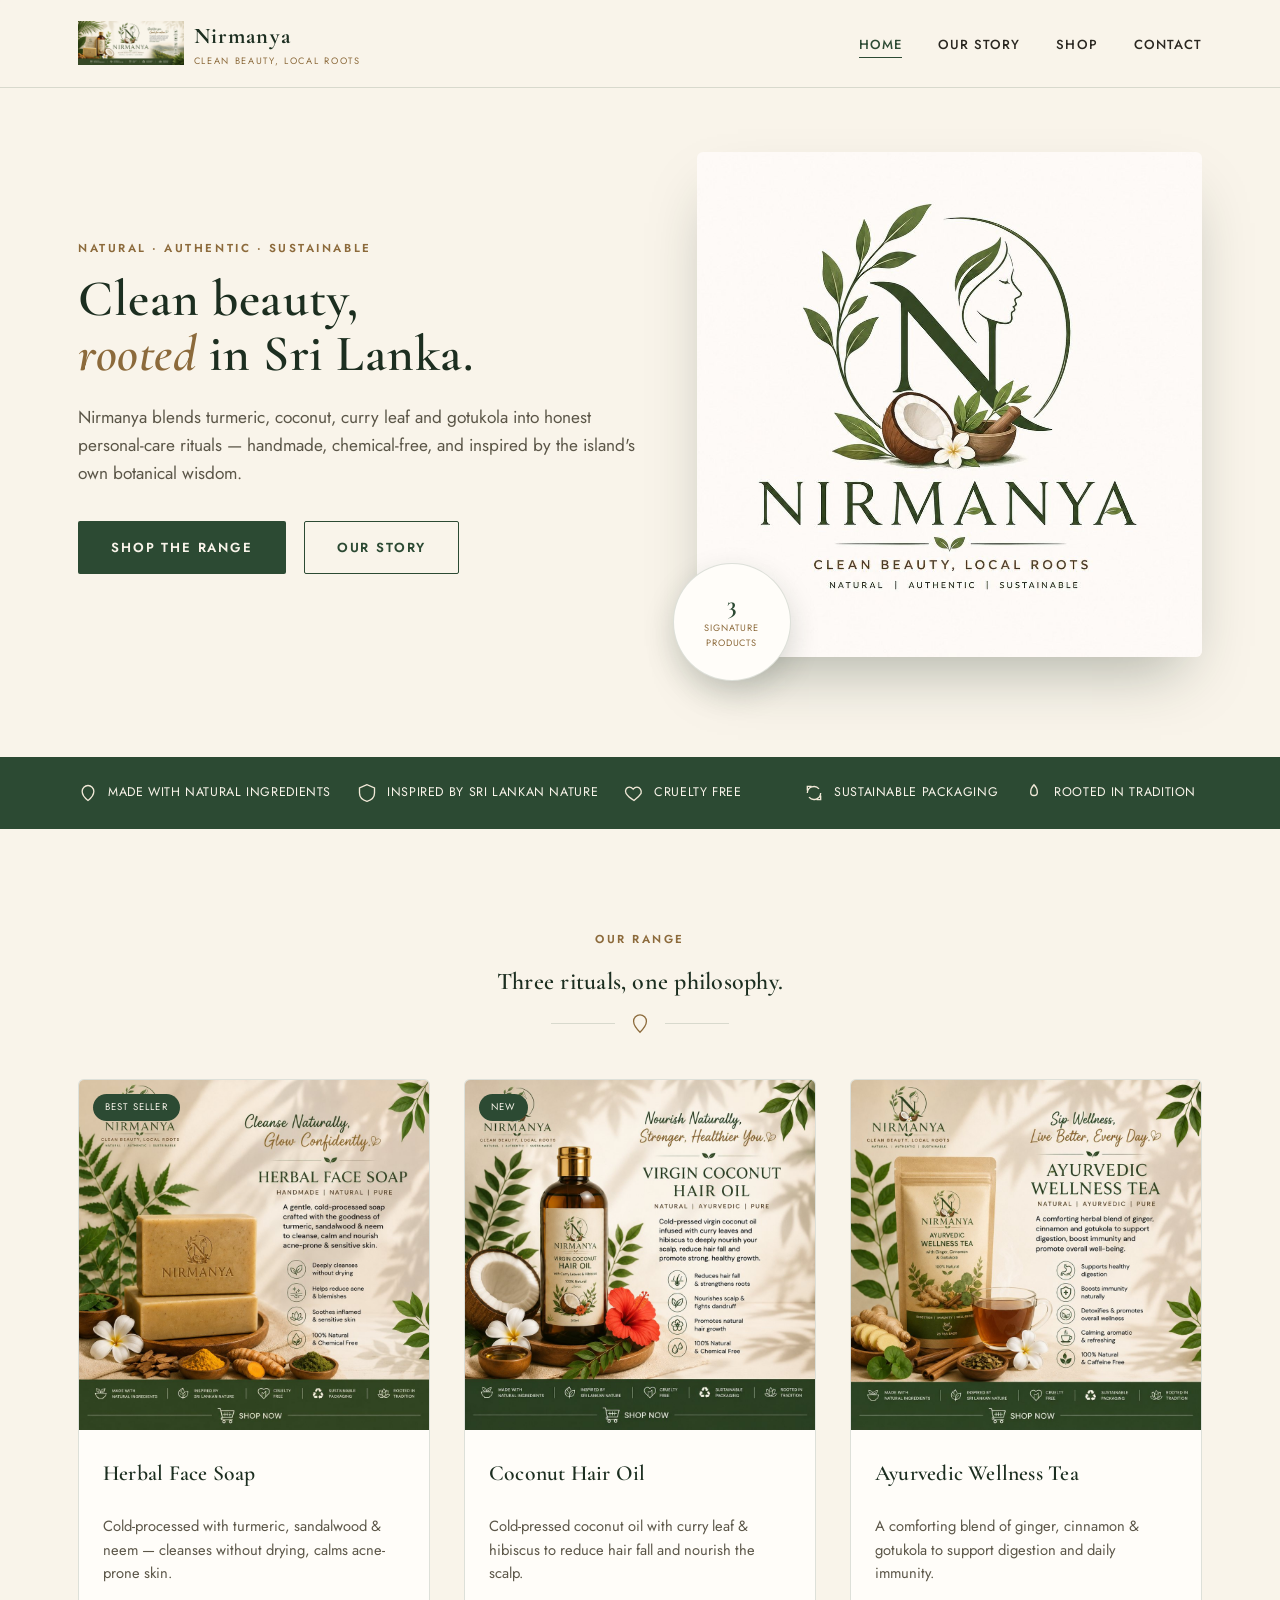
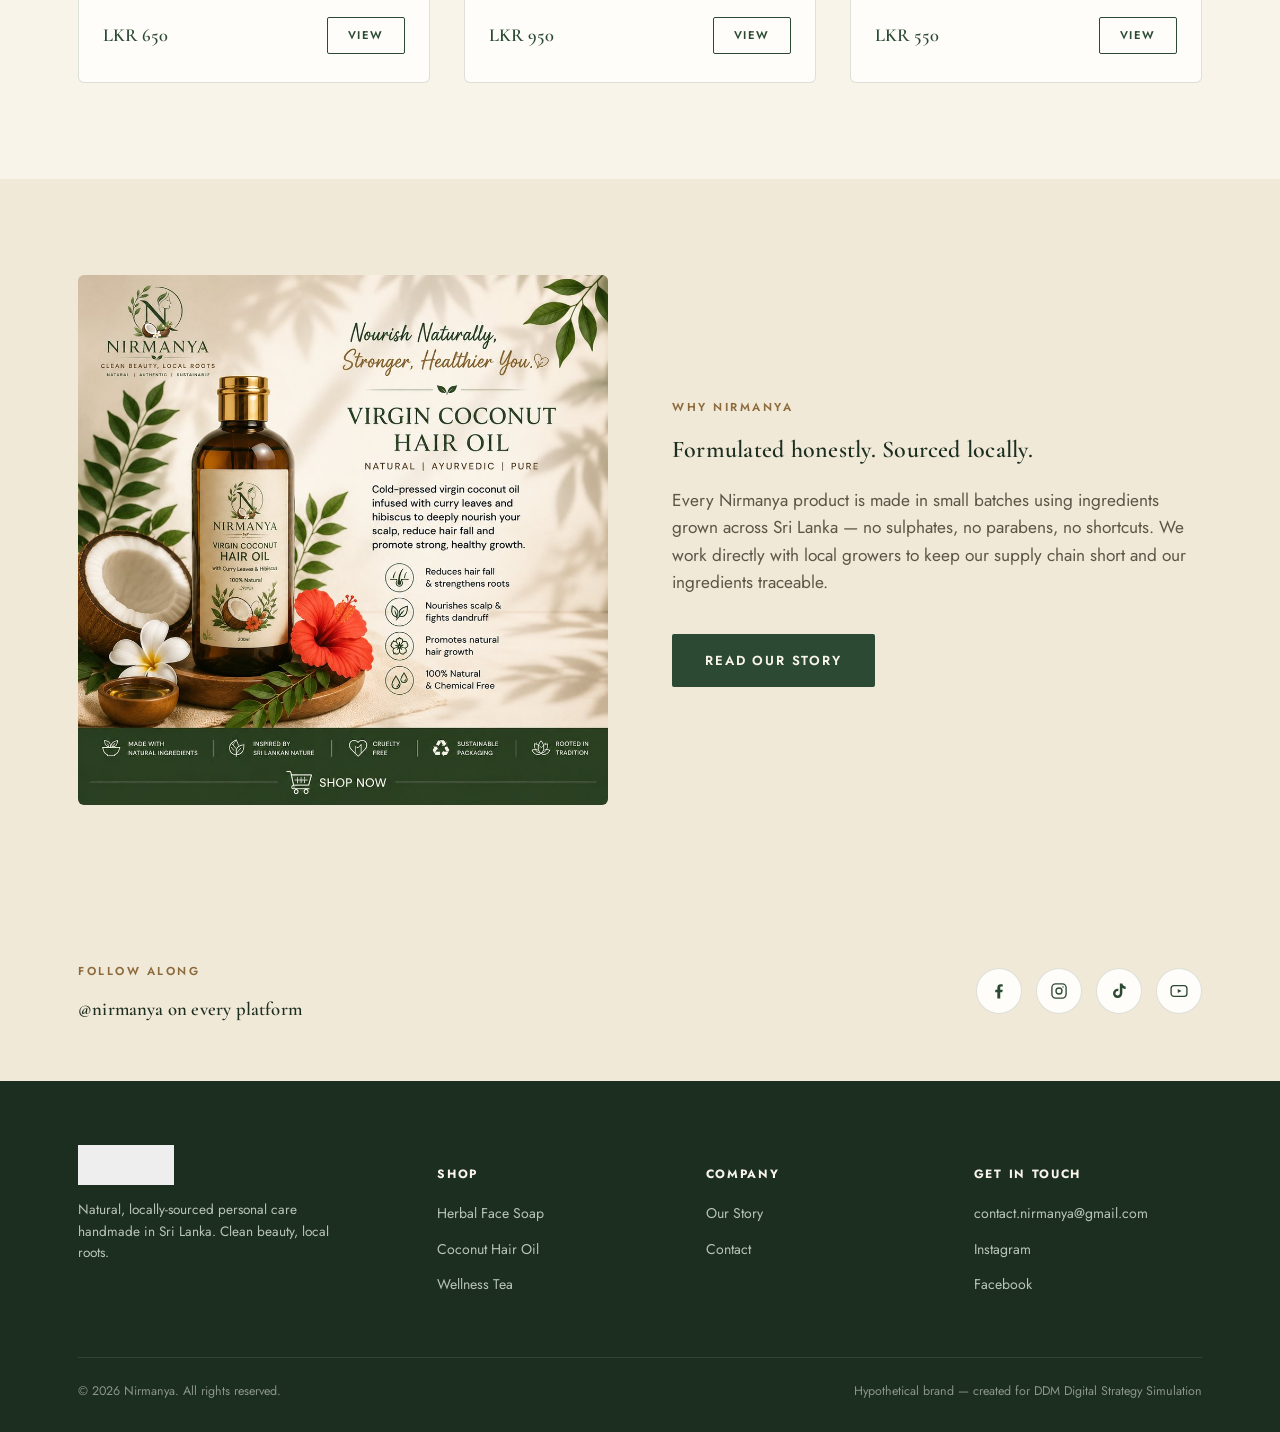
==== index.html @ 74e4efd9 "Add initial Nirmanya website and assets Add a complete starter site for the Nirmanya brand: new page" ====
<!DOCTYPE html>
<html lang="en">
<head>
<meta charset="UTF-8">
<meta name="viewport" content="width=device-width, initial-scale=1.0">
<title>Nirmanya — Clean Beauty, Local Roots</title>
<meta name="description" content="Nirmanya crafts natural, locally-sourced skincare and wellness products — herbal soap, coconut hair oil and ayurvedic wellness tea — made in Sri Lanka.">
<link rel="preconnect" href="https://fonts.googleapis.com">
<link href="https://fonts.googleapis.com/css2?family=Cormorant+Garamond:wght@500;600;700&family=Jost:wght@400;500;600&display=swap" rel="stylesheet">
<link rel="stylesheet" href="assets/styles.css">
</head>
<body>

<header class="site-header">
  <div class="header-inner">
    <a href="index.html" class="brand">
      <img src="assets/images/logo.jpg" alt="Nirmanya logo">
      <span>
        <span class="brand-name">Nirmanya</span>
        <span class="brand-tag">Clean Beauty, Local Roots</span>
      </span>
    </a>
    <nav class="main-nav">
      <ul>
        <li><a href="index.html">Home</a></li>
        <li><a href="about.html">Our Story</a></li>
        <li><a href="shop.html">Shop</a></li>
        <li><a href="contact.html">Contact</a></li>
      </ul>
    </nav>
    <button class="nav-toggle" aria-label="Toggle menu" aria-expanded="false">
      <span></span><span></span><span></span>
    </button>
  </div>
</header>

<main>

  <!-- HERO -->
  <section class="hero">
    <div class="container hero-grid">
      <div class="hero-copy" data-reveal>
        <span class="eyebrow">Natural · Authentic · Sustainable</span>
        <h1>Clean beauty,<br><em>rooted</em> in Sri Lanka.</h1>
        <p class="lede">Nirmanya blends turmeric, coconut, curry leaf and gotukola into honest personal-care rituals — handmade, chemical-free, and inspired by the island's own botanical wisdom.</p>
        <div class="hero-actions">
          <a href="shop.html" class="btn btn-primary">Shop the Range</a>
          <a href="about.html" class="btn btn-outline">Our Story</a>
        </div>
      </div>
      <div class="hero-media" data-reveal>
        <img src="assets/images/hero-banner.jpg" alt="Nirmanya herbal soap, coconut hair oil and wellness tea arranged with tropical leaves">
        <div class="hero-badge"><strong>3</strong><span>Signature<br>Products</span></div>
      </div>
    </div>
  </section>

  <!-- TRUST BAR -->
  <section class="trust-bar">
    <div class="trust-inner">
      <div class="trust-item"><svg viewBox="0 0 24 24" fill="none" stroke="currentColor" stroke-width="1.6"><path d="M12 21c-4-3-7-6.5-7-11a7 7 0 0 1 14 0c0 4.5-3 8-7 11Z"/></svg> Made with natural ingredients</div>
      <div class="trust-item"><svg viewBox="0 0 24 24" fill="none" stroke="currentColor" stroke-width="1.6"><path d="M12 2 3 6v6c0 5 4 8.5 9 10 5-1.5 9-5 9-10V6Z"/></svg> Inspired by Sri Lankan nature</div>
      <div class="trust-item"><svg viewBox="0 0 24 24" fill="none" stroke="currentColor" stroke-width="1.6"><path d="M12 21s-7-4.35-9.5-8.5C.5 8.5 3 5 6.5 5c2 0 3.5 1.2 4.5 2.4C12 6.2 13.5 5 15.5 5 19 5 21.5 8.5 20.5 12.5 18 16.65 12 21 12 21Z"/></svg> Cruelty free</div>
      <div class="trust-item"><svg viewBox="0 0 24 24" fill="none" stroke="currentColor" stroke-width="1.6"><path d="M4 12a8 8 0 0 1 14-5M20 12a8 8 0 0 1-14 5M9 4H4v5M15 20h5v-5"/></svg> Sustainable packaging</div>
      <div class="trust-item"><svg viewBox="0 0 24 24" fill="none" stroke="currentColor" stroke-width="1.6"><path d="M12 2c3 3 4 6 4 9a4 4 0 0 1-8 0c0-3 1-6 4-9Z"/></svg> Rooted in tradition</div>
    </div>
  </section>

  <!-- FEATURED PRODUCTS -->
  <section class="section" id="products">
    <div class="container">
      <div class="center" data-reveal>
        <span class="eyebrow">Our Range</span>
        <h2>Three rituals, one philosophy.</h2>
        <div class="leaf-divider">
          <svg viewBox="0 0 24 24" fill="none" stroke="currentColor" stroke-width="1.4"><path d="M12 21C8 17 5 13 5 9a7 7 0 0 1 14 0c0 4-3 8-7 12Z"/></svg>
        </div>
      </div>

      <div class="product-grid">
        <article class="product-card" data-reveal>
          <div class="product-media"><span class="product-tag">Best seller</span>
            <img src="assets/images/product-soap.jpg" alt="Nirmanya Herbal Face Soap with turmeric, sandalwood and neem"></div>
          <div class="product-body">
            <h3>Herbal Face Soap</h3>
            <p>Cold-processed with turmeric, sandalwood &amp; neem — cleanses without drying, calms acne-prone skin.</p>
            <div class="product-foot"><span class="price">LKR 650</span><a href="shop.html#soap" class="btn btn-outline" style="padding:9px 20px;font-size:.7rem;">View</a></div>
          </div>
        </article>

        <article class="product-card" data-reveal>
          <div class="product-media"><span class="product-tag">New</span>
            <img src="assets/images/product-hairoil.jpg" alt="Nirmanya Virgin Coconut Hair Oil with curry leaves and hibiscus"></div>
          <div class="product-body">
            <h3>Coconut Hair Oil</h3>
            <p>Cold-pressed coconut oil with curry leaf &amp; hibiscus to reduce hair fall and nourish the scalp.</p>
            <div class="product-foot"><span class="price">LKR 950</span><a href="shop.html#hairoil" class="btn btn-outline" style="padding:9px 20px;font-size:.7rem;">View</a></div>
          </div>
        </article>

        <article class="product-card" data-reveal>
          <div class="product-media">
            <img src="assets/images/product-tea.jpg" alt="Nirmanya Ayurvedic Wellness Tea with ginger, cinnamon and gotukola"></div>
          <div class="product-body">
            <h3>Ayurvedic Wellness Tea</h3>
            <p>A comforting blend of ginger, cinnamon &amp; gotukola to support digestion and daily immunity.</p>
            <div class="product-foot"><span class="price">LKR 550</span><a href="shop.html#tea" class="btn btn-outline" style="padding:9px 20px;font-size:.7rem;">View</a></div>
          </div>
        </article>
      </div>
    </div>
  </section>

  <!-- ABOUT TEASER -->
  <section class="section" style="background:var(--cream-2);">
    <div class="container split">
      <div data-reveal>
        <img src="assets/images/product-hairoil.jpg" alt="Nirmanya ingredients — coconut, hibiscus and curry leaf">
      </div>
      <div data-reveal>
        <span class="eyebrow">Why Nirmanya</span>
        <h2>Formulated honestly. Sourced locally.</h2>
        <p class="lede">Every Nirmanya product is made in small batches using ingredients grown across Sri Lanka — no sulphates, no parabens, no shortcuts. We work directly with local growers to keep our supply chain short and our ingredients traceable.</p>
        <a href="about.html" class="btn btn-primary" style="margin-top:20px;">Read Our Story</a>
      </div>
    </div>
  </section>

  <!-- SOCIAL STRIP -->
  <section class="section-tight social-strip">
    <div class="container social-inner">
      <div data-reveal>
        <span class="eyebrow">Follow Along</span>
        <h3 style="margin-bottom:0;">@nirmanya on every platform</h3>
      </div>
      <div class="social-icons" data-reveal>
        <a href="https://www.facebook.com/share/1JqNuU6xGh/?mibextid=wwXIfr" target="_blank" rel="noopener" aria-label="Facebook">
          <svg viewBox="0 0 24 24" fill="currentColor"><path d="M13.5 21v-7.5h2.5l.5-3H13.5V8.2c0-.9.3-1.5 1.6-1.5H16.5V4.1C16.1 4 15 4 13.9 4 11.5 4 10 5.4 10 8v2.5H7.5v3H10V21h3.5Z"/></svg>
        </a>
        <a href="https://www.instagram.com/nirmanya._/" target="_blank" rel="noopener" aria-label="Instagram">
          <svg viewBox="0 0 24 24" fill="none" stroke="currentColor" stroke-width="1.6"><rect x="3.5" y="3.5" width="17" height="17" rx="4.5"/><circle cx="12" cy="12" r="3.6"/><circle cx="16.8" cy="7.2" r="0.9" fill="currentColor" stroke="none"/></svg>
        </a>
        <a href="https://www.tiktok.com/@nirmanya_26?is_from_webapp=1&sender_device=pc" target="_blank" rel="noopener" aria-label="TikTok">
          <svg viewBox="0 0 24 24" fill="currentColor"><path d="M16 3c.4 2 1.9 3.4 4 3.7v2.9c-1.4 0-2.8-.4-4-1.2v6.4a5.6 5.6 0 1 1-4.8-5.5v3a2.6 2.6 0 1 0 1.8 2.5V3H16Z"/></svg>
        </a>
        <a href="https://youtube.com/@nirmanya-26?si=c9C-gRKAN6bcCjfH" target="_blank" rel="noopener" aria-label="YouTube">
          <svg viewBox="0 0 24 24" fill="none" stroke="currentColor" stroke-width="1.6"><rect x="2.5" y="5.5" width="19" height="13" rx="3.5"/><path d="M10.5 9.5v5l4.5-2.5Z" fill="currentColor" stroke="none"/></svg>
        </a>
      </div>
    </div>
  </section>

</main>

<footer class="site-footer">
  <div class="container">
    <div class="footer-grid">
      <div class="footer-brand">
        <img src="assets/images/logo.jpg" alt="Nirmanya logo">
        <p>Natural, locally-sourced personal care handmade in Sri Lanka. Clean beauty, local roots.</p>
      </div>
      <div class="footer-col">
        <h5>Shop</h5>
        <ul>
          <li><a href="shop.html#soap">Herbal Face Soap</a></li>
          <li><a href="shop.html#hairoil">Coconut Hair Oil</a></li>
          <li><a href="shop.html#tea">Wellness Tea</a></li>
        </ul>
      </div>
      <div class="footer-col">
        <h5>Company</h5>
        <ul>
          <li><a href="about.html">Our Story</a></li>
          <li><a href="contact.html">Contact</a></li>
        </ul>
      </div>
      <div class="footer-col">
        <h5>Get in Touch</h5>
        <ul>
          <li><a href="mailto:contact.nirmanya@gmail.com">contact.nirmanya@gmail.com</a></li>
          <li><a href="https://www.instagram.com/nirmanya._/" target="_blank" rel="noopener">Instagram</a></li>
          <li><a href="https://www.facebook.com/share/1JqNuU6xGh/?mibextid=wwXIfr" target="_blank" rel="noopener">Facebook</a></li>
        </ul>
      </div>
    </div>
    <div class="footer-bottom">
      <span>© <span id="year"></span> Nirmanya. All rights reserved.</span>
      <span>Hypothetical brand — created for DDM Digital Strategy Simulation</span>
    </div>
  </div>
</footer>

<script src="assets/script.js"></script>
</body>
</html>
---- assets/styles.css ----
/* =========================================================
   NIRMANYA — Clean Beauty, Local Roots
   Design tokens
   ========================================================= */
:root{
  --cream:      #F9F4EA;
  --cream-2:    #F1E9D8;
  --forest:     #2C4A33;
  --forest-deep:#1C2E20;
  --gold:       #8C6A3B;
  --terracotta: #B85C2E;
  --ink:        #2A2721;
  --paper:      #FFFDF9;
  --line:       rgba(44,74,51,0.16);

  --serif: "Cormorant Garamond", "Playfair Display", Georgia, serif;
  --sans:  "Jost", "Segoe UI", sans-serif;

  --radius: 2px;
  --container: 1180px;
}

*,*::before,*::after{ box-sizing:border-box; }
html{ scroll-behavior:smooth; }
body{
  margin:0;
  font-family:var(--sans);
  color:var(--ink);
  background:var(--cream);
  line-height:1.6;
  -webkit-font-smoothing:antialiased;
}
img{ max-width:100%; display:block; }
a{ color:inherit; text-decoration:none; }
ul{ list-style:none; margin:0; padding:0; }
h1,h2,h3,h4{
  font-family:var(--serif);
  font-weight:600;
  color:var(--forest-deep);
  margin:0 0 .5em;
  letter-spacing:.01em;
}
.container{ max-width:var(--container); margin:0 auto; padding:0 28px; }
.eyebrow{
  font-family:var(--sans);
  font-size:.72rem;
  letter-spacing:.22em;
  text-transform:uppercase;
  color:var(--gold);
  font-weight:600;
  display:inline-block;
  margin-bottom:14px;
}
.section{ padding:96px 0; }
.section-tight{ padding:56px 0; }
.center{ text-align:center; }
.lede{
  font-size:1.08rem;
  color:#5b5648;
  max-width:640px;
}
.center .lede{ margin-left:auto; margin-right:auto; }

/* Leaf-ring divider — signature motif echoing the logo's circular leaf mark */
.leaf-divider{
  display:flex; align-items:center; justify-content:center;
  gap:14px; margin:0 auto 44px; width:100%;
}
.leaf-divider::before, .leaf-divider::after{
  content:""; height:1px; width:64px; background:var(--line);
}
.leaf-divider svg{ width:22px; height:22px; color:var(--gold); }

/* Buttons */
.btn{
  display:inline-flex; align-items:center; gap:10px;
  padding:15px 32px;
  font-family:var(--sans);
  font-size:.82rem;
  letter-spacing:.14em;
  text-transform:uppercase;
  font-weight:600;
  border-radius:var(--radius);
  border:1px solid transparent;
  cursor:pointer;
  transition:transform .25s ease, background .25s ease, color .25s ease, border-color .25s ease;
}
.btn-primary{ background:var(--forest); color:var(--cream); }
.btn-primary:hover{ background:var(--forest-deep); transform:translateY(-2px); }
.btn-outline{ background:transparent; color:var(--forest); border-color:var(--forest); }
.btn-outline:hover{ background:var(--forest); color:var(--cream); transform:translateY(-2px); }
.btn-terracotta{ background:var(--terracotta); color:var(--cream); }
.btn-terracotta:hover{ background:#96471f; transform:translateY(-2px); }
.btn[disabled]{ opacity:.5; cursor:default; transform:none !important; }

/* =========== HEADER =========== */
.site-header{
  position:sticky; top:0; z-index:100;
  background:rgba(249,244,234,.92);
  backdrop-filter:blur(6px);
  border-bottom:1px solid var(--line);
  transition:padding .3s ease;
}
.header-inner{
  display:flex; align-items:center; justify-content:space-between;
  padding:18px 28px;
  max-width:var(--container); margin:0 auto;
}
.brand{ display:flex; align-items:center; gap:10px; }
.brand img{ height:44px; width:auto; }
.brand-name{
  font-family:var(--serif); font-size:1.4rem; font-weight:700;
  letter-spacing:.06em; color:var(--forest-deep);
}
.brand-tag{ display:block; font-family:var(--sans); font-size:.58rem; letter-spacing:.18em; color:var(--gold); text-transform:uppercase; }

.main-nav ul{ display:flex; gap:36px; }
.main-nav a{
  font-size:.82rem; letter-spacing:.08em; text-transform:uppercase;
  font-weight:500; color:var(--ink); position:relative; padding:4px 0;
}
.main-nav a::after{
  content:""; position:absolute; left:0; bottom:0; height:1px; width:0;
  background:var(--forest); transition:width .25s ease;
}
.main-nav a:hover::after, .main-nav a.active::after{ width:100%; }
.main-nav a.active{ color:var(--forest); }

.nav-toggle{
  display:none; flex-direction:column; gap:5px; background:none; border:0; cursor:pointer; padding:6px;
}
.nav-toggle span{ width:24px; height:2px; background:var(--forest-deep); display:block; }

/* =========== HERO =========== */
.hero{
  padding:64px 0 100px;
  position:relative;
  overflow:hidden;
}
.hero-grid{
  display:grid; grid-template-columns:1.05fr .95fr; gap:60px; align-items:center;
}
.hero-copy h1{ font-size:3.2rem; line-height:1.08; margin-bottom:22px; }
.hero-copy h1 em{ font-style:italic; color:var(--gold); }
.hero-actions{ display:flex; gap:18px; margin-top:34px; flex-wrap:wrap; }
.hero-media{ position:relative; }
.hero-media img{
  border-radius:6px;
  box-shadow:0 30px 60px -20px rgba(28,46,32,.35);
}
.hero-badge{
  position:absolute; bottom:-24px; left:-24px;
  background:var(--paper);
  border:1px solid var(--line);
  border-radius:50%;
  width:118px; height:118px;
  display:flex; align-items:center; justify-content:center;
  text-align:center; flex-direction:column;
  box-shadow:0 12px 30px rgba(28,46,32,.18);
}
.hero-badge strong{ font-family:var(--serif); font-size:1.5rem; color:var(--forest); line-height:1; }
.hero-badge span{ font-size:.58rem; letter-spacing:.1em; text-transform:uppercase; color:var(--gold); margin-top:4px; }

/* =========== TRUST BAR =========== */
.trust-bar{ background:var(--forest); color:var(--cream); }
.trust-inner{
  display:flex; flex-wrap:wrap; justify-content:space-between; gap:20px;
  padding:26px 28px; max-width:var(--container); margin:0 auto;
}
.trust-item{ display:flex; align-items:center; gap:10px; font-size:.78rem; letter-spacing:.05em; text-transform:uppercase; flex:1 1 auto; min-width:160px; }
.trust-item svg{ width:20px; height:20px; flex-shrink:0; color:var(--cream-2); }

/* =========== PRODUCT CARDS =========== */
.product-grid{ display:grid; grid-template-columns:repeat(3,1fr); gap:34px; }
.product-card{
  background:var(--paper);
  border:1px solid var(--line);
  border-radius:6px;
  overflow:hidden;
  transition:transform .35s ease, box-shadow .35s ease;
  display:flex; flex-direction:column;
}
.product-card:hover{ transform:translateY(-8px); box-shadow:0 24px 48px -18px rgba(28,46,32,.28); }
.product-media{ position:relative; aspect-ratio:1/1; overflow:hidden; }
.product-media img{ width:100%; height:100%; object-fit:cover; transition:transform .6s ease; }
.product-card:hover .product-media img{ transform:scale(1.06); }
.product-tag{
  position:absolute; top:14px; left:14px;
  background:var(--forest); color:var(--cream);
  font-size:.6rem; letter-spacing:.12em; text-transform:uppercase;
  padding:6px 12px; border-radius:20px;
}
.product-body{ padding:26px 24px 28px; display:flex; flex-direction:column; gap:10px; flex:1; }
.product-body h3{ font-size:1.35rem; margin-bottom:0; }
.product-body p{ font-size:.92rem; color:#5b5648; flex:1; }
.product-foot{ display:flex; align-items:center; justify-content:space-between; margin-top:6px; }
.price{ font-family:var(--serif); font-size:1.15rem; color:var(--forest); font-weight:600; }

/* =========== ABOUT / STORY BLOCKS =========== */
.split{ display:grid; grid-template-columns:1fr 1fr; gap:64px; align-items:center; }
.split img{ border-radius:6px; }
.values-grid{ display:grid; grid-template-columns:repeat(4,1fr); gap:26px; margin-top:20px; }
.value-card{ text-align:center; padding:28px 18px; border:1px solid var(--line); border-radius:6px; background:var(--paper); }
.value-card svg{ width:30px; height:30px; color:var(--terracotta); margin-bottom:14px; }
.value-card h4{ font-size:1.05rem; margin-bottom:6px; }
.value-card p{ font-size:.85rem; color:#5b5648; margin:0; }

/* =========== TIMELINE (about page) =========== */
.timeline{ position:relative; margin-top:50px; padding-left:34px; border-left:1px solid var(--line); }
.timeline-item{ position:relative; padding-bottom:44px; }
.timeline-item:last-child{ padding-bottom:0; }
.timeline-item::before{
  content:""; position:absolute; left:-40px; top:4px;
  width:11px; height:11px; border-radius:50%;
  background:var(--gold); border:3px solid var(--cream);
  box-shadow:0 0 0 1px var(--gold);
}
.timeline-item h4{ margin-bottom:6px; }
.timeline-item span{ font-size:.72rem; letter-spacing:.1em; text-transform:uppercase; color:var(--gold); }

/* =========== SOCIAL STRIP =========== */
.social-strip{ background:var(--cream-2); }
.social-inner{ display:flex; align-items:center; justify-content:space-between; flex-wrap:wrap; gap:24px; }
.social-icons{ display:flex; gap:14px; }
.social-icons a{
  width:46px; height:46px; border-radius:50%;
  display:flex; align-items:center; justify-content:center;
  background:var(--paper); border:1px solid var(--line);
  color:var(--forest); transition:all .25s ease;
}
.social-icons a:hover{ background:var(--forest); color:var(--cream); transform:translateY(-4px); }
.social-icons svg{ width:20px; height:20px; }

/* =========== FOOTER =========== */
.site-footer{ background:var(--forest-deep); color:var(--cream-2); padding:64px 0 30px; }
.footer-grid{ display:grid; grid-template-columns:1.4fr 1fr 1fr 1fr; gap:40px; margin-bottom:50px; }
.footer-brand img{ height:40px; margin-bottom:14px; filter:brightness(0) invert(1); opacity:.92; }
.footer-brand p{ font-size:.85rem; color:#B9C4B9; max-width:280px; }
.footer-col h5{ font-family:var(--sans); font-size:.75rem; letter-spacing:.14em; text-transform:uppercase; color:var(--cream); margin-bottom:16px; }
.footer-col li{ margin-bottom:10px; }
.footer-col a{ font-size:.88rem; color:#B9C4B9; transition:color .2s; }
.footer-col a:hover{ color:var(--cream); }
.footer-bottom{
  border-top:1px solid rgba(255,255,255,.1); padding-top:24px;
  display:flex; justify-content:space-between; flex-wrap:wrap; gap:12px;
  font-size:.78rem; color:#8a9689;
}

/* =========== REVEAL ANIMATION =========== */
[data-reveal]{ opacity:0; transform:translateY(24px); transition:opacity .7s ease, transform .7s ease; }
[data-reveal].is-visible{ opacity:1; transform:none; }
@media (prefers-reduced-motion: reduce){
  [data-reveal]{ opacity:1; transform:none; transition:none; }
  html{ scroll-behavior:auto; }
}

/* =========== PAGE HERO (inner pages) =========== */
.page-hero{ padding:64px 0 40px; text-align:center; border-bottom:1px solid var(--line); }
.page-hero .eyebrow{ margin-bottom:10px; }

/* =========== SHOP PAGE =========== */
.shop-detail{ display:grid; grid-template-columns:.9fr 1.1fr; gap:56px; align-items:center; padding:70px 0; border-bottom:1px solid var(--line); }
.shop-detail:last-of-type{ border-bottom:none; }
.shop-detail.reverse{ direction:rtl; }
.shop-detail.reverse > *{ direction:ltr; }
.benefit-list{ margin:22px 0; }
.benefit-list li{ display:flex; align-items:flex-start; gap:12px; margin-bottom:12px; font-size:.95rem; }
.benefit-list svg{ width:18px; height:18px; color:var(--terracotta); flex-shrink:0; margin-top:3px; }
.qty-row{ display:flex; align-items:center; gap:18px; margin:26px 0; }
.qty-control{ display:flex; align-items:center; border:1px solid var(--line); border-radius:30px; overflow:hidden; }
.qty-control button{ width:38px; height:38px; border:none; background:var(--paper); cursor:pointer; font-size:1.1rem; color:var(--forest); }
.qty-control button:hover{ background:var(--cream-2); }
.qty-control span{ width:36px; text-align:center; font-weight:600; }

/* Toast */
.toast{
  position:fixed; bottom:28px; left:50%; transform:translate(-50%,120%);
  background:var(--forest-deep); color:var(--cream);
  padding:16px 26px; border-radius:30px; font-size:.88rem;
  display:flex; align-items:center; gap:10px;
  box-shadow:0 16px 40px rgba(0,0,0,.28);
  transition:transform .4s cubic-bezier(.2,.9,.3,1.2); z-index:999;
}
.toast.show{ transform:translate(-50%,0); }
.toast svg{ width:18px; height:18px; color:#9FD8A9; }

/* =========== CONTACT PAGE =========== */
.contact-grid{ display:grid; grid-template-columns:1fr 1fr; gap:64px; }
.contact-info-item{ display:flex; gap:16px; margin-bottom:26px; }
.contact-info-item svg{ width:22px; height:22px; color:var(--terracotta); flex-shrink:0; }
.contact-info-item h4{ font-size:1rem; margin-bottom:2px; }
.contact-info-item p, .contact-info-item a{ font-size:.92rem; color:#5b5648; }
.form-group{ margin-bottom:20px; }
.form-group label{ display:block; font-size:.78rem; letter-spacing:.06em; text-transform:uppercase; margin-bottom:8px; color:var(--forest-deep); font-weight:600; }
.form-group input, .form-group textarea, .form-group select{
  width:100%; padding:13px 16px; font-family:var(--sans); font-size:.95rem;
  border:1px solid var(--line); border-radius:4px; background:var(--paper); color:var(--ink);
}
.form-group input:focus, .form-group textarea:focus, .form-group select:focus{
  outline:2px solid var(--forest); outline-offset:1px;
}
.form-error{ font-size:.78rem; color:var(--terracotta); margin-top:6px; display:none; }
.form-group.error input, .form-group.error textarea{ border-color:var(--terracotta); }
.form-group.error .form-error{ display:block; }
.form-success{
  display:none; background:#EAF1E8; border:1px solid #BFDABF; color:var(--forest-deep);
  padding:18px 22px; border-radius:6px; align-items:center; gap:12px; margin-bottom:24px;
}
.form-success.show{ display:flex; }
.form-success svg{ width:22px; height:22px; color:var(--forest); flex-shrink:0; }

/* =========== ABOUT PAGE MAP-ISH SOURCING STRIP =========== */
.sourcing-strip{ display:grid; grid-template-columns:repeat(3,1fr); gap:0; border:1px solid var(--line); border-radius:6px; overflow:hidden; margin-top:40px; }
.sourcing-strip > div{ padding:34px 28px; border-right:1px solid var(--line); }
.sourcing-strip > div:last-child{ border-right:none; }
.sourcing-strip h4{ font-size:1rem; margin-bottom:8px; }
.sourcing-strip p{ font-size:.85rem; color:#5b5648; margin:0; }

/* =========== RESPONSIVE =========== */
@media (max-width:900px){
  .hero-grid{ grid-template-columns:1fr; }
  .hero-copy h1{ font-size:2.4rem; }
  .split{ grid-template-columns:1fr; }
  .product-grid{ grid-template-columns:1fr; }
  .values-grid{ grid-template-columns:repeat(2,1fr); }
  .footer-grid{ grid-template-columns:1fr 1fr; }
  .shop-detail, .shop-detail.reverse{ grid-template-columns:1fr; direction:ltr; }
  .contact-grid{ grid-template-columns:1fr; }
  .sourcing-strip{ grid-template-columns:1fr; }
  .sourcing-strip > div{ border-right:none; border-bottom:1px solid var(--line); }
}
@media (max-width:720px){
  .main-nav{ position:fixed; top:80px; left:0; right:0; bottom:0; background:var(--cream);
    transform:translateX(100%); transition:transform .35s ease; padding:30px 28px; overflow-y:auto; }
  .main-nav.open{ transform:translateX(0); }
  .main-nav ul{ flex-direction:column; gap:22px; }
  .main-nav a{ font-size:1rem; }
  .nav-toggle{ display:flex; }
  .trust-inner{ flex-direction:column; align-items:flex-start; }
  section.hero{ padding-top:30px; }
  .hero-badge{ display:none; }
}
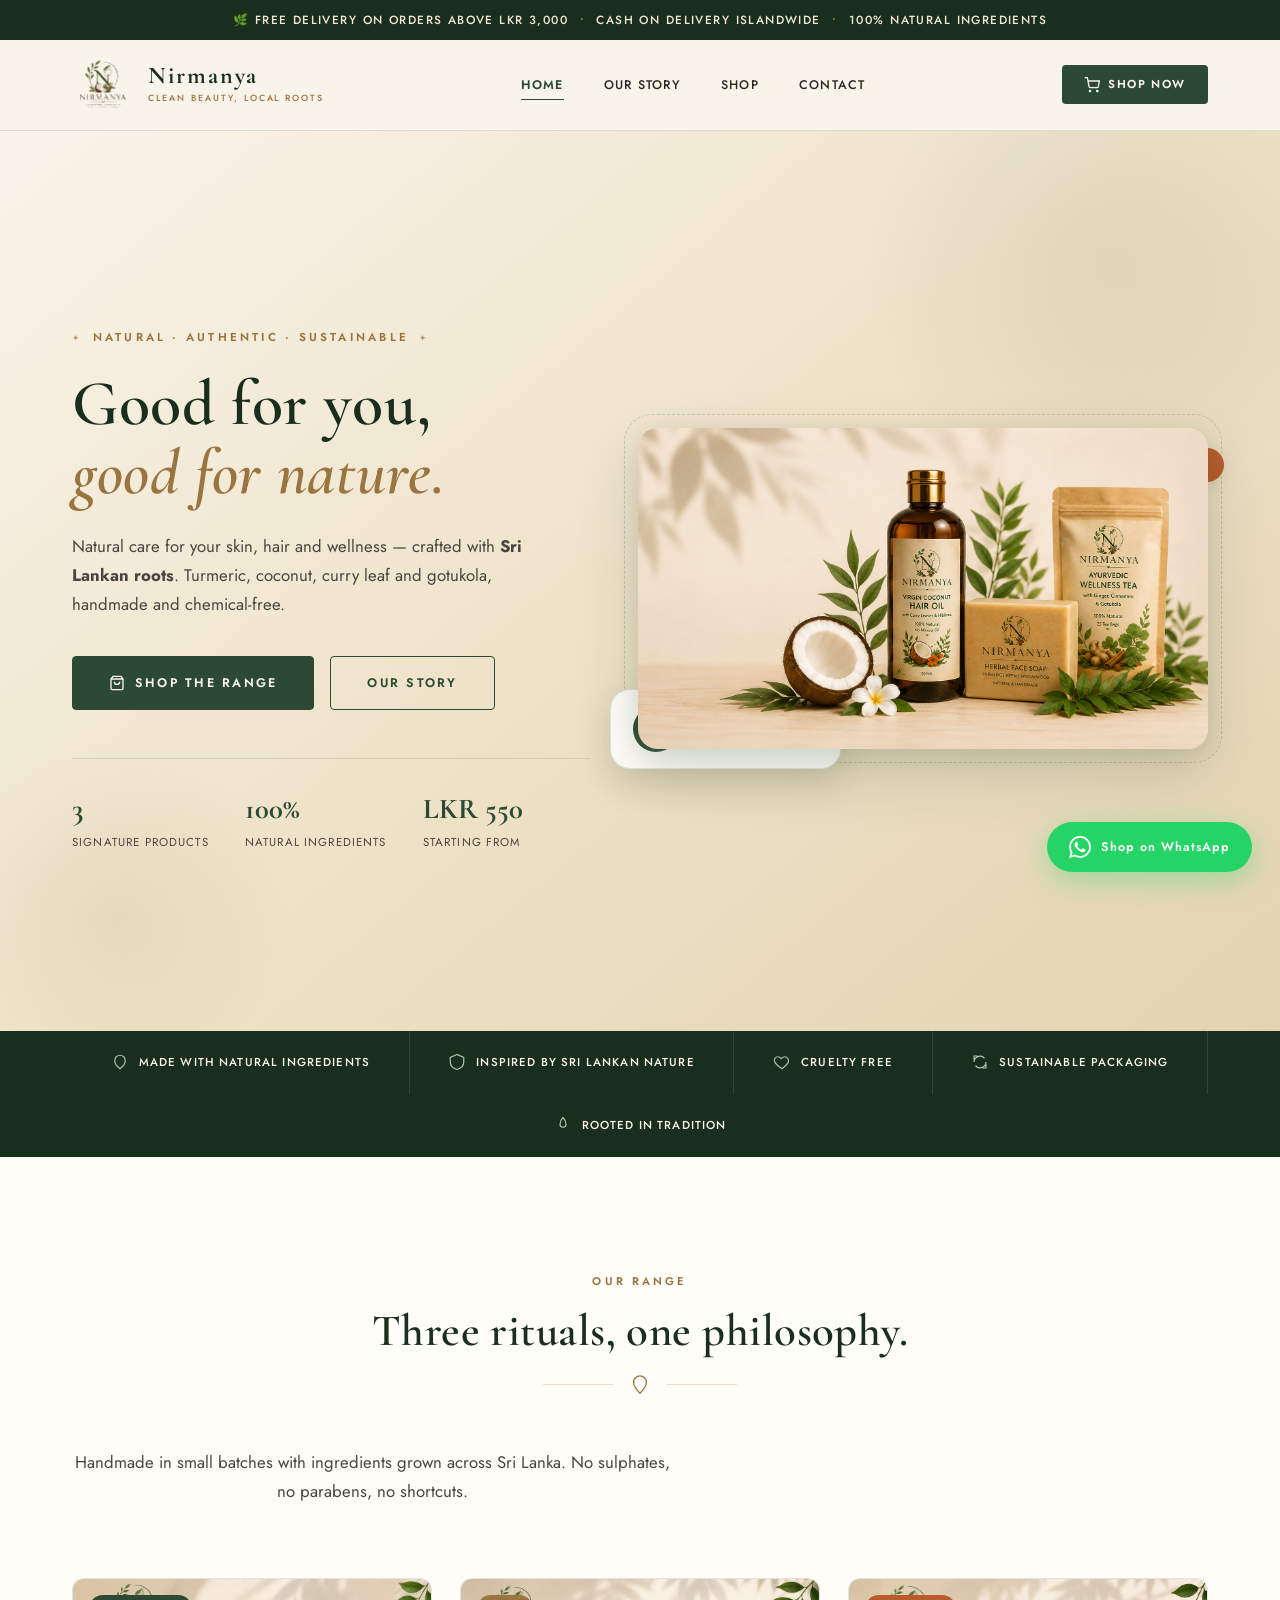
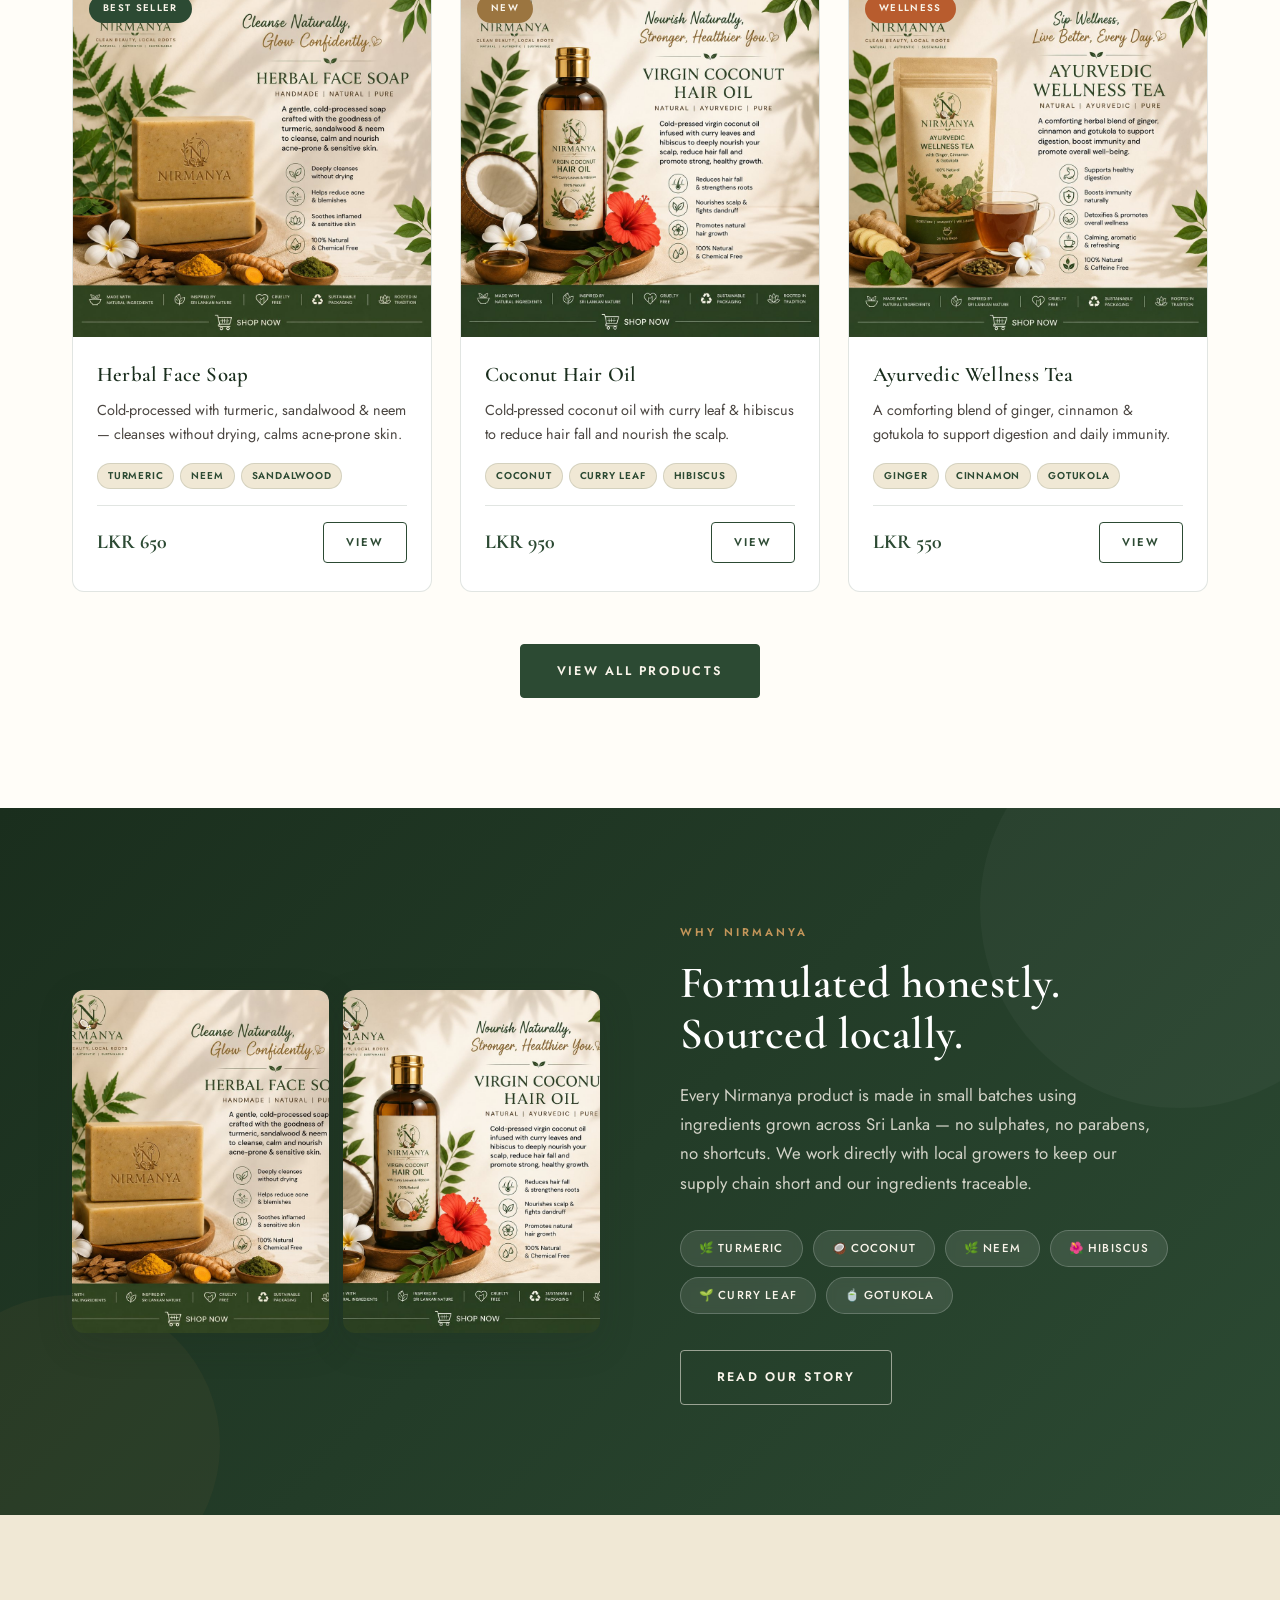
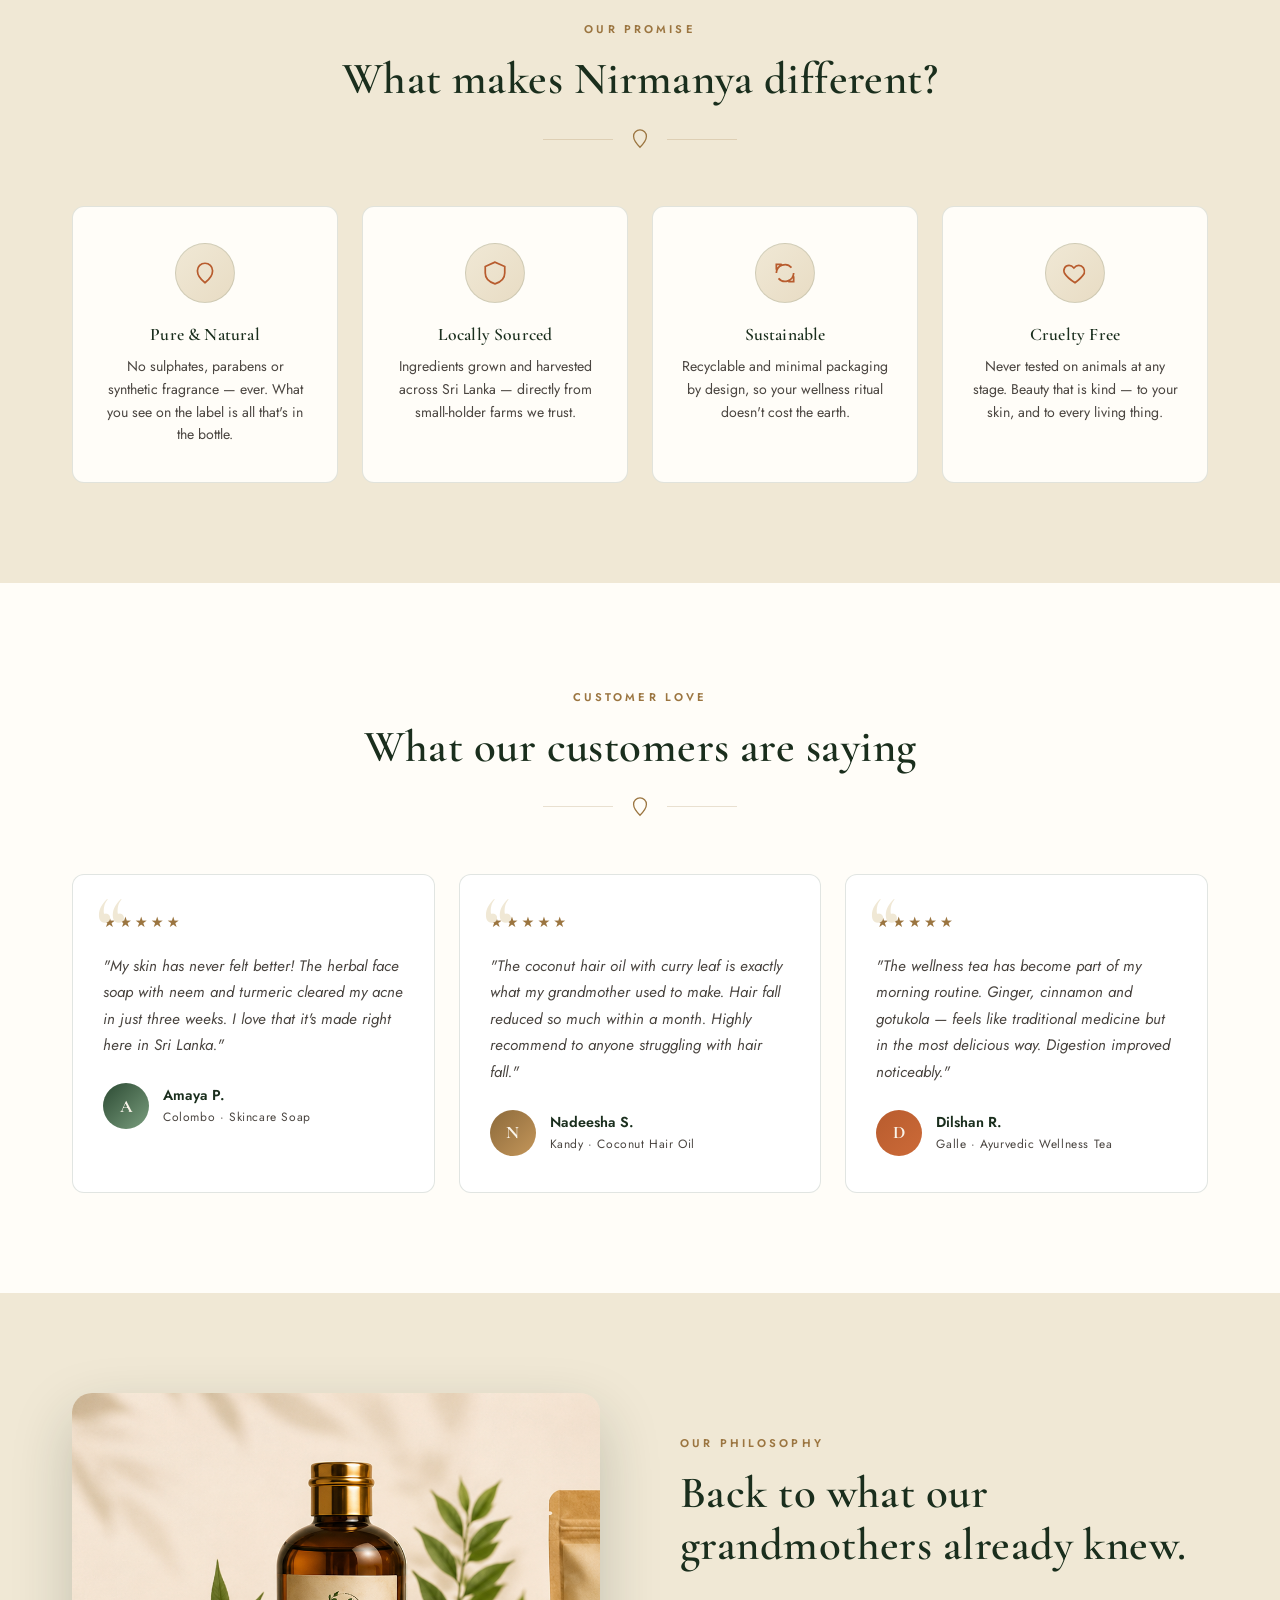
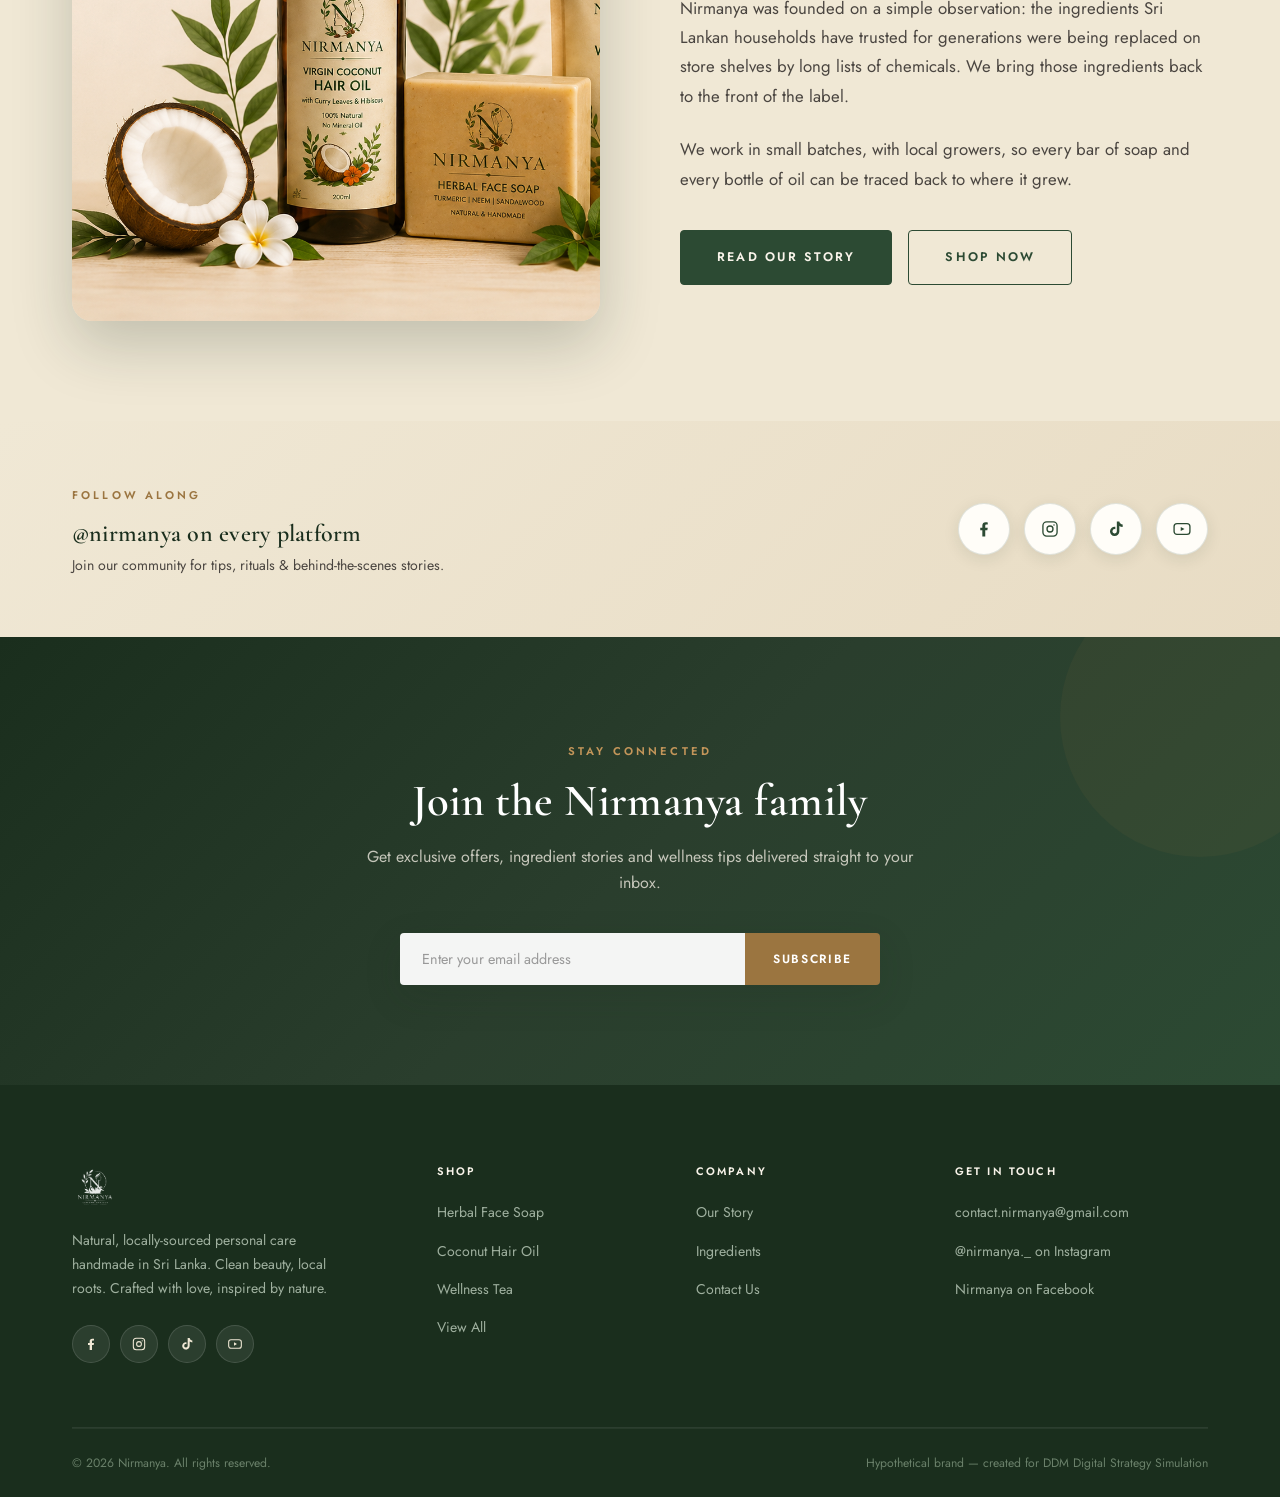
==== commit 2bb1fa13: "Revamp home and shop pages with richer UX Reworked `index.html` and `shop.html` into a fuller market" ====
--- a/index.html
+++ b/index.html
@@ -1,195 +1,611 @@
 <!DOCTYPE html>
 <html lang="en">
+
 <head>
-<meta charset="UTF-8">
-<meta name="viewport" content="width=device-width, initial-scale=1.0">
-<title>Nirmanya — Clean Beauty, Local Roots</title>
-<meta name="description" content="Nirmanya crafts natural, locally-sourced skincare and wellness products — herbal soap, coconut hair oil and ayurvedic wellness tea — made in Sri Lanka.">
-<link rel="preconnect" href="https://fonts.googleapis.com">
-<link href="https://fonts.googleapis.com/css2?family=Cormorant+Garamond:wght@500;600;700&family=Jost:wght@400;500;600&display=swap" rel="stylesheet">
-<link rel="stylesheet" href="assets/styles.css">
+  <meta charset="UTF-8">
+  <meta name="viewport" content="width=device-width, initial-scale=1.0">
+  <title>Nirmanya — Clean Beauty, Local Roots | Natural Skincare Sri Lanka</title>
+  <meta name="description"
+    content="Nirmanya crafts natural, locally-sourced skincare and wellness products — herbal soap, coconut hair oil and ayurvedic wellness tea — handmade in Sri Lanka. Clean beauty, local roots.">
+  <meta name="keywords"
+    content="natural skincare Sri Lanka, organic skincare brand Sri Lanka, herbal face soap, coconut hair oil, ayurvedic wellness tea, clean beauty Sri Lanka">
+  <link rel="preconnect" href="https://fonts.googleapis.com">
+  <link
+    href="https://fonts.googleapis.com/css2?family=Cormorant+Garamond:ital,wght@0,400;0,500;0,600;0,700;1,400;1,600&family=Jost:wght@300;400;500;600;700&display=swap"
+    rel="stylesheet">
+  <link rel="stylesheet" href="assets/styles.css">
 </head>
+
 <body>
 
-<header class="site-header">
-  <div class="header-inner">
-    <a href="index.html" class="brand">
-      <img src="assets/images/logo.jpg" alt="Nirmanya logo">
-      <span>
-        <span class="brand-name">Nirmanya</span>
-        <span class="brand-tag">Clean Beauty, Local Roots</span>
-      </span>
-    </a>
-    <nav class="main-nav">
-      <ul>
-        <li><a href="index.html">Home</a></li>
-        <li><a href="about.html">Our Story</a></li>
-        <li><a href="shop.html">Shop</a></li>
-        <li><a href="contact.html">Contact</a></li>
-      </ul>
-    </nav>
-    <button class="nav-toggle" aria-label="Toggle menu" aria-expanded="false">
-      <span></span><span></span><span></span>
-    </button>
+  <!-- Announcement Bar -->
+  <div class="announce-bar">
+    🌿 Free delivery on orders above LKR 3,000 <span>•</span> Cash on Delivery islandwide <span>•</span> 100% Natural
+    Ingredients
   </div>
-</header>
-
-<main>
-
-  <!-- HERO -->
-  <section class="hero">
-    <div class="container hero-grid">
-      <div class="hero-copy" data-reveal>
-        <span class="eyebrow">Natural · Authentic · Sustainable</span>
-        <h1>Clean beauty,<br><em>rooted</em> in Sri Lanka.</h1>
-        <p class="lede">Nirmanya blends turmeric, coconut, curry leaf and gotukola into honest personal-care rituals — handmade, chemical-free, and inspired by the island's own botanical wisdom.</p>
-        <div class="hero-actions">
-          <a href="shop.html" class="btn btn-primary">Shop the Range</a>
-          <a href="about.html" class="btn btn-outline">Our Story</a>
-        </div>
-      </div>
-      <div class="hero-media" data-reveal>
-        <img src="assets/images/hero-banner.jpg" alt="Nirmanya herbal soap, coconut hair oil and wellness tea arranged with tropical leaves">
-        <div class="hero-badge"><strong>3</strong><span>Signature<br>Products</span></div>
-      </div>
-    </div>
-  </section>
-
-  <!-- TRUST BAR -->
-  <section class="trust-bar">
-    <div class="trust-inner">
-      <div class="trust-item"><svg viewBox="0 0 24 24" fill="none" stroke="currentColor" stroke-width="1.6"><path d="M12 21c-4-3-7-6.5-7-11a7 7 0 0 1 14 0c0 4.5-3 8-7 11Z"/></svg> Made with natural ingredients</div>
-      <div class="trust-item"><svg viewBox="0 0 24 24" fill="none" stroke="currentColor" stroke-width="1.6"><path d="M12 2 3 6v6c0 5 4 8.5 9 10 5-1.5 9-5 9-10V6Z"/></svg> Inspired by Sri Lankan nature</div>
-      <div class="trust-item"><svg viewBox="0 0 24 24" fill="none" stroke="currentColor" stroke-width="1.6"><path d="M12 21s-7-4.35-9.5-8.5C.5 8.5 3 5 6.5 5c2 0 3.5 1.2 4.5 2.4C12 6.2 13.5 5 15.5 5 19 5 21.5 8.5 20.5 12.5 18 16.65 12 21 12 21Z"/></svg> Cruelty free</div>
-      <div class="trust-item"><svg viewBox="0 0 24 24" fill="none" stroke="currentColor" stroke-width="1.6"><path d="M4 12a8 8 0 0 1 14-5M20 12a8 8 0 0 1-14 5M9 4H4v5M15 20h5v-5"/></svg> Sustainable packaging</div>
-      <div class="trust-item"><svg viewBox="0 0 24 24" fill="none" stroke="currentColor" stroke-width="1.6"><path d="M12 2c3 3 4 6 4 9a4 4 0 0 1-8 0c0-3 1-6 4-9Z"/></svg> Rooted in tradition</div>
-    </div>
-  </section>
-
-  <!-- FEATURED PRODUCTS -->
-  <section class="section" id="products">
-    <div class="container">
-      <div class="center" data-reveal>
-        <span class="eyebrow">Our Range</span>
-        <h2>Three rituals, one philosophy.</h2>
-        <div class="leaf-divider">
-          <svg viewBox="0 0 24 24" fill="none" stroke="currentColor" stroke-width="1.4"><path d="M12 21C8 17 5 13 5 9a7 7 0 0 1 14 0c0 4-3 8-7 12Z"/></svg>
-        </div>
-      </div>
-
-      <div class="product-grid">
-        <article class="product-card" data-reveal>
-          <div class="product-media"><span class="product-tag">Best seller</span>
-            <img src="assets/images/product-soap.jpg" alt="Nirmanya Herbal Face Soap with turmeric, sandalwood and neem"></div>
-          <div class="product-body">
-            <h3>Herbal Face Soap</h3>
-            <p>Cold-processed with turmeric, sandalwood &amp; neem — cleanses without drying, calms acne-prone skin.</p>
-            <div class="product-foot"><span class="price">LKR 650</span><a href="shop.html#soap" class="btn btn-outline" style="padding:9px 20px;font-size:.7rem;">View</a></div>
-          </div>
-        </article>
-
-        <article class="product-card" data-reveal>
-          <div class="product-media"><span class="product-tag">New</span>
-            <img src="assets/images/product-hairoil.jpg" alt="Nirmanya Virgin Coconut Hair Oil with curry leaves and hibiscus"></div>
-          <div class="product-body">
-            <h3>Coconut Hair Oil</h3>
-            <p>Cold-pressed coconut oil with curry leaf &amp; hibiscus to reduce hair fall and nourish the scalp.</p>
-            <div class="product-foot"><span class="price">LKR 950</span><a href="shop.html#hairoil" class="btn btn-outline" style="padding:9px 20px;font-size:.7rem;">View</a></div>
-          </div>
-        </article>
-
-        <article class="product-card" data-reveal>
-          <div class="product-media">
-            <img src="assets/images/product-tea.jpg" alt="Nirmanya Ayurvedic Wellness Tea with ginger, cinnamon and gotukola"></div>
-          <div class="product-body">
-            <h3>Ayurvedic Wellness Tea</h3>
-            <p>A comforting blend of ginger, cinnamon &amp; gotukola to support digestion and daily immunity.</p>
-            <div class="product-foot"><span class="price">LKR 550</span><a href="shop.html#tea" class="btn btn-outline" style="padding:9px 20px;font-size:.7rem;">View</a></div>
-          </div>
-        </article>
-      </div>
-    </div>
-  </section>
-
-  <!-- ABOUT TEASER -->
-  <section class="section" style="background:var(--cream-2);">
-    <div class="container split">
-      <div data-reveal>
-        <img src="assets/images/product-hairoil.jpg" alt="Nirmanya ingredients — coconut, hibiscus and curry leaf">
-      </div>
-      <div data-reveal>
-        <span class="eyebrow">Why Nirmanya</span>
-        <h2>Formulated honestly. Sourced locally.</h2>
-        <p class="lede">Every Nirmanya product is made in small batches using ingredients grown across Sri Lanka — no sulphates, no parabens, no shortcuts. We work directly with local growers to keep our supply chain short and our ingredients traceable.</p>
-        <a href="about.html" class="btn btn-primary" style="margin-top:20px;">Read Our Story</a>
-      </div>
-    </div>
-  </section>
-
-  <!-- SOCIAL STRIP -->
-  <section class="section-tight social-strip">
-    <div class="container social-inner">
-      <div data-reveal>
-        <span class="eyebrow">Follow Along</span>
-        <h3 style="margin-bottom:0;">@nirmanya on every platform</h3>
-      </div>
-      <div class="social-icons" data-reveal>
-        <a href="https://www.facebook.com/share/1JqNuU6xGh/?mibextid=wwXIfr" target="_blank" rel="noopener" aria-label="Facebook">
-          <svg viewBox="0 0 24 24" fill="currentColor"><path d="M13.5 21v-7.5h2.5l.5-3H13.5V8.2c0-.9.3-1.5 1.6-1.5H16.5V4.1C16.1 4 15 4 13.9 4 11.5 4 10 5.4 10 8v2.5H7.5v3H10V21h3.5Z"/></svg>
-        </a>
-        <a href="https://www.instagram.com/nirmanya._/" target="_blank" rel="noopener" aria-label="Instagram">
-          <svg viewBox="0 0 24 24" fill="none" stroke="currentColor" stroke-width="1.6"><rect x="3.5" y="3.5" width="17" height="17" rx="4.5"/><circle cx="12" cy="12" r="3.6"/><circle cx="16.8" cy="7.2" r="0.9" fill="currentColor" stroke="none"/></svg>
-        </a>
-        <a href="https://www.tiktok.com/@nirmanya_26?is_from_webapp=1&sender_device=pc" target="_blank" rel="noopener" aria-label="TikTok">
-          <svg viewBox="0 0 24 24" fill="currentColor"><path d="M16 3c.4 2 1.9 3.4 4 3.7v2.9c-1.4 0-2.8-.4-4-1.2v6.4a5.6 5.6 0 1 1-4.8-5.5v3a2.6 2.6 0 1 0 1.8 2.5V3H16Z"/></svg>
-        </a>
-        <a href="https://youtube.com/@nirmanya-26?si=c9C-gRKAN6bcCjfH" target="_blank" rel="noopener" aria-label="YouTube">
-          <svg viewBox="0 0 24 24" fill="none" stroke="currentColor" stroke-width="1.6"><rect x="2.5" y="5.5" width="19" height="13" rx="3.5"/><path d="M10.5 9.5v5l4.5-2.5Z" fill="currentColor" stroke="none"/></svg>
-        </a>
-      </div>
-    </div>
-  </section>
-
-</main>
-
-<footer class="site-footer">
-  <div class="container">
-    <div class="footer-grid">
-      <div class="footer-brand">
-        <img src="assets/images/logo.jpg" alt="Nirmanya logo">
-        <p>Natural, locally-sourced personal care handmade in Sri Lanka. Clean beauty, local roots.</p>
-      </div>
-      <div class="footer-col">
-        <h5>Shop</h5>
+
+  <!-- Header -->
+  <header class="site-header" id="site-header">
+    <div class="header-inner">
+      <a href="index.html" class="brand">
+        <img src="assets/images/logo.jpg" alt="Nirmanya — Natural Skincare Sri Lanka logo">
+        <div class="brand-text">
+          <span class="brand-name">Nirmanya</span>
+          <span class="brand-tag">Clean Beauty, Local Roots</span>
+        </div>
+      </a>
+      <nav class="main-nav" id="main-nav">
         <ul>
-          <li><a href="shop.html#soap">Herbal Face Soap</a></li>
-          <li><a href="shop.html#hairoil">Coconut Hair Oil</a></li>
-          <li><a href="shop.html#tea">Wellness Tea</a></li>
-        </ul>
-      </div>
-      <div class="footer-col">
-        <h5>Company</h5>
-        <ul>
+          <li><a href="index.html" class="active">Home</a></li>
           <li><a href="about.html">Our Story</a></li>
+          <li><a href="shop.html">Shop</a></li>
           <li><a href="contact.html">Contact</a></li>
         </ul>
-      </div>
-      <div class="footer-col">
-        <h5>Get in Touch</h5>
-        <ul>
-          <li><a href="mailto:contact.nirmanya@gmail.com">contact.nirmanya@gmail.com</a></li>
-          <li><a href="https://www.instagram.com/nirmanya._/" target="_blank" rel="noopener">Instagram</a></li>
-          <li><a href="https://www.facebook.com/share/1JqNuU6xGh/?mibextid=wwXIfr" target="_blank" rel="noopener">Facebook</a></li>
-        </ul>
+      </nav>
+      <div class="header-cta">
+        <a href="shop.html" class="header-shop-btn">
+          <svg width="16" height="16" viewBox="0 0 24 24" fill="none" stroke="currentColor" stroke-width="2">
+            <circle cx="9" cy="21" r="1" />
+            <circle cx="20" cy="21" r="1" />
+            <path d="M1 1h4l2.68 13.39a2 2 0 0 0 2 1.61h9.72a2 2 0 0 0 2-1.61L23 6H6" />
+          </svg>
+          Shop Now
+        </a>
+        <button class="nav-toggle" id="nav-toggle" aria-label="Toggle menu" aria-expanded="false">
+          <span></span><span></span><span></span>
+        </button>
       </div>
     </div>
-    <div class="footer-bottom">
-      <span>© <span id="year"></span> Nirmanya. All rights reserved.</span>
-      <span>Hypothetical brand — created for DDM Digital Strategy Simulation</span>
+  </header>
+
+  <main>
+
+    <!-- ══════════════ HERO ══════════════ -->
+    <section class="hero" id="hero">
+      <div class="hero-inner">
+
+        <div class="hero-copy" data-reveal>
+          <div class="hero-eyebrow">Natural · Authentic · Sustainable</div>
+          <h1>
+            Good for you,<br>
+            <em>good for nature.</em>
+          </h1>
+          <p class="hero-desc">
+            Natural care for your skin, hair and wellness — crafted with <strong>Sri Lankan roots</strong>.
+            Turmeric, coconut, curry leaf and gotukola, handmade and chemical-free.
+          </p>
+          <div class="hero-actions">
+            <a href="shop.html" class="btn btn-primary">
+              <svg width="16" height="16" viewBox="0 0 24 24" fill="none" stroke="currentColor" stroke-width="2">
+                <path d="M6 2 3 6v14a2 2 0 0 0 2 2h14a2 2 0 0 0 2-2V6l-3-4z" />
+                <line x1="3" y1="6" x2="21" y2="6" />
+                <path d="M16 10a4 4 0 0 1-8 0" />
+              </svg>
+              Shop the Range
+            </a>
+            <a href="about.html" class="btn btn-outline">Our Story</a>
+          </div>
+
+          <div class="hero-stats">
+            <div class="hero-stat">
+              <strong>3</strong>
+              <span>Signature Products</span>
+            </div>
+            <div class="hero-stat">
+              <strong>100%</strong>
+              <span>Natural Ingredients</span>
+            </div>
+            <div class="hero-stat">
+              <strong>LKR 550</strong>
+              <span>Starting From</span>
+            </div>
+          </div>
+        </div>
+
+        <div class="hero-media" data-reveal data-delay="200">
+          <div class="hero-float-tag">🌿 New Arrivals</div>
+          <div class="hero-img-wrap">
+            <img src="assets/images/products .png"
+              alt="Nirmanya herbal soap, coconut hair oil and ayurvedic wellness tea — natural personal care made in Sri Lanka">
+          </div>
+          <div class="hero-float-badge">
+            <div class="badge-icon">
+              <svg viewBox="0 0 24 24" fill="none" stroke="currentColor" stroke-width="1.8">
+                <path d="M12 21c-4-3-7-6.5-7-11a7 7 0 0 1 14 0c0 4.5-3 8-7 11Z" />
+              </svg>
+            </div>
+            <div class="badge-text">
+              <strong>Purely Natural</strong>
+              <span>No chemicals ever</span>
+            </div>
+          </div>
+        </div>
+
+      </div>
+    </section>
+
+    <!-- ══════════════ TRUST BAR ══════════════ -->
+    <section class="trust-bar">
+      <div class="trust-inner">
+        <div class="trust-item">
+          <svg viewBox="0 0 24 24" fill="none" stroke="currentColor" stroke-width="1.6">
+            <path d="M12 21c-4-3-7-6.5-7-11a7 7 0 0 1 14 0c0 4.5-3 8-7 11Z" />
+          </svg>
+          Made with natural ingredients
+        </div>
+        <div class="trust-item">
+          <svg viewBox="0 0 24 24" fill="none" stroke="currentColor" stroke-width="1.6">
+            <path d="M12 2 3 6v6c0 5 4 8.5 9 10 5-1.5 9-5 9-10V6Z" />
+          </svg>
+          Inspired by Sri Lankan nature
+        </div>
+        <div class="trust-item">
+          <svg viewBox="0 0 24 24" fill="none" stroke="currentColor" stroke-width="1.6">
+            <path
+              d="M12 21s-7-4.35-9.5-8.5C.5 8.5 3 5 6.5 5c2 0 3.5 1.2 4.5 2.4C12 6.2 13.5 5 15.5 5 19 5 21.5 8.5 20.5 12.5 18 16.65 12 21 12 21Z" />
+          </svg>
+          Cruelty free
+        </div>
+        <div class="trust-item">
+          <svg viewBox="0 0 24 24" fill="none" stroke="currentColor" stroke-width="1.6">
+            <path d="M4 12a8 8 0 0 1 14-5M20 12a8 8 0 0 1-14 5M9 4H4v5M15 20h5v-5" />
+          </svg>
+          Sustainable packaging
+        </div>
+        <div class="trust-item">
+          <svg viewBox="0 0 24 24" fill="none" stroke="currentColor" stroke-width="1.6">
+            <path d="M12 2c3 3 4 6 4 9a4 4 0 0 1-8 0c0-3 1-6 4-9Z" />
+          </svg>
+          Rooted in tradition
+        </div>
+      </div>
+    </section>
+
+    <!-- ══════════════ PRODUCTS ══════════════ -->
+    <section class="product-section" id="products">
+      <div class="container">
+        <div class="product-section-header" data-reveal>
+          <span class="eyebrow">Our Range</span>
+          <h2>Three rituals, one philosophy.</h2>
+          <div class="leaf-divider">
+            <svg viewBox="0 0 24 24" fill="none" stroke="currentColor" stroke-width="1.4">
+              <path d="M12 21C8 17 5 13 5 9a7 7 0 0 1 14 0c0 4-3 8-7 12Z" />
+            </svg>
+          </div>
+          <p class="lede">Handmade in small batches with ingredients grown across Sri Lanka. No sulphates, no parabens,
+            no shortcuts.</p>
+        </div>
+
+        <div class="product-grid">
+
+          <!-- Herbal Face Soap -->
+          <article class="product-card" data-reveal data-delay="100">
+            <div class="product-media">
+              <span class="product-tag">Best Seller</span>
+              <img src="assets/images/product-soap.jpg"
+                alt="Nirmanya Herbal Face Soap — turmeric, sandalwood and neem for acne-prone skin">
+              <div class="product-overlay">
+                <div class="product-overlay-actions">
+                  <a href="shop.html#soap" class="btn btn-outline-cream btn-sm">View Details</a>
+                  <button class="btn btn-gold btn-sm" data-add-to-cart="Herbal Face Soap">Add to Bag</button>
+                </div>
+              </div>
+            </div>
+            <div class="product-body">
+              <h3>Herbal Face Soap</h3>
+              <p>Cold-processed with turmeric, sandalwood &amp; neem — cleanses without drying, calms acne-prone skin.
+              </p>
+              <div class="product-ingredients">
+                <span class="ingredient-chip">Turmeric</span>
+                <span class="ingredient-chip">Neem</span>
+                <span class="ingredient-chip">Sandalwood</span>
+              </div>
+              <div class="product-foot">
+                <span class="price">LKR 650</span>
+                <a href="shop.html#soap" class="btn btn-outline btn-sm">View</a>
+              </div>
+            </div>
+          </article>
+
+          <!-- Coconut Hair Oil -->
+          <article class="product-card" data-reveal data-delay="200">
+            <div class="product-media">
+              <span class="product-tag gold">New</span>
+              <img src="assets/images/product-hairoil.jpg"
+                alt="Nirmanya Virgin Coconut Hair Oil — curry leaves and hibiscus for hair growth">
+              <div class="product-overlay">
+                <div class="product-overlay-actions">
+                  <a href="shop.html#hairoil" class="btn btn-outline-cream btn-sm">View Details</a>
+                  <button class="btn btn-gold btn-sm" data-add-to-cart="Coconut Hair Oil">Add to Bag</button>
+                </div>
+              </div>
+            </div>
+            <div class="product-body">
+              <h3>Coconut Hair Oil</h3>
+              <p>Cold-pressed coconut oil with curry leaf &amp; hibiscus to reduce hair fall and nourish the scalp.</p>
+              <div class="product-ingredients">
+                <span class="ingredient-chip">Coconut</span>
+                <span class="ingredient-chip">Curry Leaf</span>
+                <span class="ingredient-chip">Hibiscus</span>
+              </div>
+              <div class="product-foot">
+                <span class="price">LKR 950</span>
+                <a href="shop.html#hairoil" class="btn btn-outline btn-sm">View</a>
+              </div>
+            </div>
+          </article>
+
+          <!-- Wellness Tea -->
+          <article class="product-card" data-reveal data-delay="300">
+            <div class="product-media">
+              <span class="product-tag terracotta">Wellness</span>
+              <img src="assets/images/product-tea.jpg"
+                alt="Nirmanya Ayurvedic Wellness Tea — ginger, cinnamon and gotukola for immunity">
+              <div class="product-overlay">
+                <div class="product-overlay-actions">
+                  <a href="shop.html#tea" class="btn btn-outline-cream btn-sm">View Details</a>
+                  <button class="btn btn-gold btn-sm" data-add-to-cart="Ayurvedic Wellness Tea">Add to Bag</button>
+                </div>
+              </div>
+            </div>
+            <div class="product-body">
+              <h3>Ayurvedic Wellness Tea</h3>
+              <p>A comforting blend of ginger, cinnamon &amp; gotukola to support digestion and daily immunity.</p>
+              <div class="product-ingredients">
+                <span class="ingredient-chip">Ginger</span>
+                <span class="ingredient-chip">Cinnamon</span>
+                <span class="ingredient-chip">Gotukola</span>
+              </div>
+              <div class="product-foot">
+                <span class="price">LKR 550</span>
+                <a href="shop.html#tea" class="btn btn-outline btn-sm">View</a>
+              </div>
+            </div>
+          </article>
+
+        </div>
+
+        <div class="center" style="margin-top: 52px;" data-reveal data-delay="400">
+          <a href="shop.html" class="btn btn-primary">View All Products</a>
+        </div>
+      </div>
+    </section>
+
+    <!-- ══════════════ STORY FEATURE ══════════════ -->
+    <section class="story-feature">
+      <div class="container">
+        <div class="story-inner">
+
+          <div class="story-img-grid" data-reveal>
+            <img src="assets/images/product-soap.jpg" alt="Nirmanya Herbal Face Soap — natural ingredients">
+            <img src="assets/images/product-hairoil.jpg" alt="Nirmanya Coconut Hair Oil — natural care">
+          </div>
+
+          <div class="story-copy" data-reveal data-delay="200">
+            <span class="eyebrow">Why Nirmanya</span>
+            <h2>Formulated honestly. Sourced locally.</h2>
+            <p class="lede">Every Nirmanya product is made in small batches using ingredients grown across Sri Lanka —
+              no sulphates, no parabens, no shortcuts. We work directly with local growers to keep our supply chain
+              short and our ingredients traceable.</p>
+
+            <div class="ingredient-tags">
+              <span class="ingredient-tag">🌿 Turmeric</span>
+              <span class="ingredient-tag">🥥 Coconut</span>
+              <span class="ingredient-tag">🌿 Neem</span>
+              <span class="ingredient-tag">🌺 Hibiscus</span>
+              <span class="ingredient-tag">🌱 Curry Leaf</span>
+              <span class="ingredient-tag">🍵 Gotukola</span>
+            </div>
+
+            <a href="about.html" class="btn btn-outline-cream" style="margin-top: 8px;">Read Our Story</a>
+          </div>
+
+        </div>
+      </div>
+    </section>
+
+    <!-- ══════════════ VALUES ══════════════ -->
+    <section class="values-section">
+      <div class="container">
+        <div class="center" data-reveal>
+          <span class="eyebrow">Our Promise</span>
+          <h2>What makes Nirmanya different?</h2>
+          <div class="leaf-divider">
+            <svg viewBox="0 0 24 24" fill="none" stroke="currentColor" stroke-width="1.4">
+              <path d="M12 21C8 17 5 13 5 9a7 7 0 0 1 14 0c0 4-3 8-7 12Z" />
+            </svg>
+          </div>
+        </div>
+
+        <div class="values-grid">
+          <div class="value-card" data-reveal data-delay="100">
+            <div class="value-icon">
+              <svg viewBox="0 0 24 24" fill="none" stroke="currentColor" stroke-width="1.6">
+                <path d="M12 21c-4-3-7-6.5-7-11a7 7 0 0 1 14 0c0 4.5-3 8-7 11Z" />
+              </svg>
+            </div>
+            <h4>Pure &amp; Natural</h4>
+            <p>No sulphates, parabens or synthetic fragrance — ever. What you see on the label is all that's in the
+              bottle.</p>
+          </div>
+          <div class="value-card" data-reveal data-delay="200">
+            <div class="value-icon">
+              <svg viewBox="0 0 24 24" fill="none" stroke="currentColor" stroke-width="1.6">
+                <path d="M12 2 3 6v6c0 5 4 8.5 9 10 5-1.5 9-5 9-10V6Z" />
+              </svg>
+            </div>
+            <h4>Locally Sourced</h4>
+            <p>Ingredients grown and harvested across Sri Lanka — directly from small-holder farms we trust.</p>
+          </div>
+          <div class="value-card" data-reveal data-delay="300">
+            <div class="value-icon">
+              <svg viewBox="0 0 24 24" fill="none" stroke="currentColor" stroke-width="1.6">
+                <path d="M4 12a8 8 0 0 1 14-5M20 12a8 8 0 0 1-14 5M9 4H4v5M15 20h5v-5" />
+              </svg>
+            </div>
+            <h4>Sustainable</h4>
+            <p>Recyclable and minimal packaging by design, so your wellness ritual doesn't cost the earth.</p>
+          </div>
+          <div class="value-card" data-reveal data-delay="400">
+            <div class="value-icon">
+              <svg viewBox="0 0 24 24" fill="none" stroke="currentColor" stroke-width="1.6">
+                <path
+                  d="M12 21s-7-4.35-9.5-8.5C.5 8.5 3 5 6.5 5c2 0 3.5 1.2 4.5 2.4C12 6.2 13.5 5 15.5 5 19 5 21.5 8.5 20.5 12.5 18 16.65 12 21 12 21Z" />
+              </svg>
+            </div>
+            <h4>Cruelty Free</h4>
+            <p>Never tested on animals at any stage. Beauty that is kind — to your skin, and to every living thing.</p>
+          </div>
+        </div>
+      </div>
+    </section>
+
+    <!-- ══════════════ TESTIMONIALS ══════════════ -->
+    <section class="testimonials-section">
+      <div class="container">
+        <div class="center" data-reveal>
+          <span class="eyebrow">Customer Love</span>
+          <h2>What our customers are saying</h2>
+          <div class="leaf-divider">
+            <svg viewBox="0 0 24 24" fill="none" stroke="currentColor" stroke-width="1.4">
+              <path d="M12 21C8 17 5 13 5 9a7 7 0 0 1 14 0c0 4-3 8-7 12Z" />
+            </svg>
+          </div>
+        </div>
+        <div class="testimonials-grid">
+          <div class="testimonial-card" data-reveal data-delay="100">
+            <div class="testimonial-stars">
+              <span class="star">★</span><span class="star">★</span><span class="star">★</span><span
+                class="star">★</span><span class="star">★</span>
+            </div>
+            <p class="testimonial-text">"My skin has never felt better! The herbal face soap with neem and turmeric
+              cleared my acne in just three weeks. I love that it's made right here in Sri Lanka."</p>
+            <div class="testimonial-author">
+              <div class="testimonial-avatar">A</div>
+              <div>
+                <div class="testimonial-name">Amaya P.</div>
+                <div class="testimonial-role">Colombo · Skincare Soap</div>
+              </div>
+            </div>
+          </div>
+          <div class="testimonial-card" data-reveal data-delay="200">
+            <div class="testimonial-stars">
+              <span class="star">★</span><span class="star">★</span><span class="star">★</span><span
+                class="star">★</span><span class="star">★</span>
+            </div>
+            <p class="testimonial-text">"The coconut hair oil with curry leaf is exactly what my grandmother used to
+              make. Hair fall reduced so much within a month. Highly recommend to anyone struggling with hair fall."</p>
+            <div class="testimonial-author">
+              <div class="testimonial-avatar" style="background: linear-gradient(135deg, #8C6A3B, #C4965A);">N</div>
+              <div>
+                <div class="testimonial-name">Nadeesha S.</div>
+                <div class="testimonial-role">Kandy · Coconut Hair Oil</div>
+              </div>
+            </div>
+          </div>
+          <div class="testimonial-card" data-reveal data-delay="300">
+            <div class="testimonial-stars">
+              <span class="star">★</span><span class="star">★</span><span class="star">★</span><span
+                class="star">★</span><span class="star">★</span>
+            </div>
+            <p class="testimonial-text">"The wellness tea has become part of my morning routine. Ginger, cinnamon and
+              gotukola — feels like traditional medicine but in the most delicious way. Digestion improved noticeably."
+            </p>
+            <div class="testimonial-author">
+              <div class="testimonial-avatar" style="background: linear-gradient(135deg, #B85C2E, #CC6A38);">D</div>
+              <div>
+                <div class="testimonial-name">Dilshan R.</div>
+                <div class="testimonial-role">Galle · Ayurvedic Wellness Tea</div>
+              </div>
+            </div>
+          </div>
+        </div>
+      </div>
+    </section>
+
+    <!-- ══════════════ ABOUT TEASER ══════════════ -->
+    <section class="section" style="background: var(--cream-2);">
+      <div class="container">
+        <div class="split">
+          <div class="split-img-wrap" data-reveal>
+            <img src="assets/images/products .png"
+              alt="Nirmanya natural products — coconut hair oil, herbal soap and wellness tea made in Sri Lanka">
+
+          </div>
+          <div data-reveal data-delay="200">
+            <span class="eyebrow">Our Philosophy</span>
+            <h2>Back to what our grandmothers already knew.</h2>
+            <p class="lede" style="margin-bottom: 24px;">Nirmanya was founded on a simple observation: the ingredients
+              Sri Lankan households have trusted for generations were being replaced on store shelves by long lists of
+              chemicals. We bring those ingredients back to the front of the label.</p>
+            <p class="lede" style="margin-bottom: 36px;">We work in small batches, with local growers, so every bar of
+              soap and every bottle of oil can be traced back to where it grew.</p>
+            <div style="display: flex; gap: 16px; flex-wrap: wrap;">
+              <a href="about.html" class="btn btn-primary">Read Our Story</a>
+              <a href="shop.html" class="btn btn-outline">Shop Now</a>
+            </div>
+          </div>
+        </div>
+      </div>
+    </section>
+
+    <!-- ══════════════ SOCIAL STRIP ══════════════ -->
+    <section class="social-strip">
+      <div class="container">
+        <div class="social-inner">
+          <div class="social-copy" data-reveal>
+            <span class="eyebrow">Follow Along</span>
+            <h3>@nirmanya on every platform</h3>
+            <p>Join our community for tips, rituals &amp; behind-the-scenes stories.</p>
+          </div>
+          <div class="social-icons" data-reveal data-delay="200">
+            <a href="https://www.facebook.com/share/1JqNuU6xGh/?mibextid=wwXIfr" target="_blank" rel="noopener"
+              aria-label="Facebook — Nirmanya">
+              <svg viewBox="0 0 24 24" fill="currentColor">
+                <path
+                  d="M13.5 21v-7.5h2.5l.5-3H13.5V8.2c0-.9.3-1.5 1.6-1.5H16.5V4.1C16.1 4 15 4 13.9 4 11.5 4 10 5.4 10 8v2.5H7.5v3H10V21h3.5Z" />
+              </svg>
+            </a>
+            <a href="https://www.instagram.com/nirmanya._/" target="_blank" rel="noopener"
+              aria-label="Instagram — @nirmanya._">
+              <svg viewBox="0 0 24 24" fill="none" stroke="currentColor" stroke-width="1.6">
+                <rect x="3.5" y="3.5" width="17" height="17" rx="4.5" />
+                <circle cx="12" cy="12" r="3.6" />
+                <circle cx="16.8" cy="7.2" r="0.9" fill="currentColor" stroke="none" />
+              </svg>
+            </a>
+            <a href="https://www.tiktok.com/@nirmanya_26?is_from_webapp=1&sender_device=pc" target="_blank"
+              rel="noopener" aria-label="TikTok — @nirmanya_26">
+              <svg viewBox="0 0 24 24" fill="currentColor">
+                <path
+                  d="M16 3c.4 2 1.9 3.4 4 3.7v2.9c-1.4 0-2.8-.4-4-1.2v6.4a5.6 5.6 0 1 1-4.8-5.5v3a2.6 2.6 0 1 0 1.8 2.5V3H16Z" />
+              </svg>
+            </a>
+            <a href="https://youtube.com/@nirmanya-26?si=c9C-gRKAN6bcCjfH" target="_blank" rel="noopener"
+              aria-label="YouTube — Nirmanya">
+              <svg viewBox="0 0 24 24" fill="none" stroke="currentColor" stroke-width="1.6">
+                <rect x="2.5" y="5.5" width="19" height="13" rx="3.5" />
+                <path d="M10.5 9.5v5l4.5-2.5Z" fill="currentColor" stroke="none" />
+              </svg>
+            </a>
+          </div>
+        </div>
+      </div>
+    </section>
+
+    <!-- ══════════════ NEWSLETTER ══════════════ -->
+    <section class="newsletter-section">
+      <div class="container">
+        <div class="newsletter-inner" data-reveal>
+          <span class="eyebrow">Stay Connected</span>
+          <h2>Join the Nirmanya family</h2>
+          <p>Get exclusive offers, ingredient stories and wellness tips delivered straight to your inbox.</p>
+          <form class="newsletter-form" id="newsletter-form" onsubmit="handleNewsletter(event)">
+            <input type="email" placeholder="Enter your email address" aria-label="Email address" required>
+            <button type="submit">Subscribe</button>
+          </form>
+        </div>
+      </div>
+    </section>
+
+  </main>
+
+  <!-- Footer -->
+  <footer class="site-footer">
+    <div class="container">
+      <div class="footer-top">
+        <div class="footer-brand">
+          <img src="assets/images/logo.jpg" alt="Nirmanya logo">
+          <p>Natural, locally-sourced personal care handmade in Sri Lanka. Clean beauty, local roots. Crafted with love,
+            inspired by nature.</p>
+          <div class="footer-social">
+            <a href="https://www.facebook.com/share/1JqNuU6xGh/?mibextid=wwXIfr" target="_blank" rel="noopener"
+              aria-label="Facebook">
+              <svg viewBox="0 0 24 24" fill="currentColor" width="16" height="16">
+                <path
+                  d="M13.5 21v-7.5h2.5l.5-3H13.5V8.2c0-.9.3-1.5 1.6-1.5H16.5V4.1C16.1 4 15 4 13.9 4 11.5 4 10 5.4 10 8v2.5H7.5v3H10V21h3.5Z" />
+              </svg>
+            </a>
+            <a href="https://www.instagram.com/nirmanya._/" target="_blank" rel="noopener" aria-label="Instagram">
+              <svg viewBox="0 0 24 24" fill="none" stroke="currentColor" stroke-width="1.6" width="16" height="16">
+                <rect x="3.5" y="3.5" width="17" height="17" rx="4.5" />
+                <circle cx="12" cy="12" r="3.6" />
+                <circle cx="16.8" cy="7.2" r="0.9" fill="currentColor" stroke="none" />
+              </svg>
+            </a>
+            <a href="https://www.tiktok.com/@nirmanya_26" target="_blank" rel="noopener" aria-label="TikTok">
+              <svg viewBox="0 0 24 24" fill="currentColor" width="16" height="16">
+                <path
+                  d="M16 3c.4 2 1.9 3.4 4 3.7v2.9c-1.4 0-2.8-.4-4-1.2v6.4a5.6 5.6 0 1 1-4.8-5.5v3a2.6 2.6 0 1 0 1.8 2.5V3H16Z" />
+              </svg>
+            </a>
+            <a href="https://youtube.com/@nirmanya-26" target="_blank" rel="noopener" aria-label="YouTube">
+              <svg viewBox="0 0 24 24" fill="none" stroke="currentColor" stroke-width="1.6" width="16" height="16">
+                <rect x="2.5" y="5.5" width="19" height="13" rx="3.5" />
+                <path d="M10.5 9.5v5l4.5-2.5Z" fill="currentColor" stroke="none" />
+              </svg>
+            </a>
+          </div>
+        </div>
+        <div class="footer-col">
+          <h5>Shop</h5>
+          <ul>
+            <li><a href="shop.html#soap">Herbal Face Soap</a></li>
+            <li><a href="shop.html#hairoil">Coconut Hair Oil</a></li>
+            <li><a href="shop.html#tea">Wellness Tea</a></li>
+            <li><a href="shop.html">View All</a></li>
+          </ul>
+        </div>
+        <div class="footer-col">
+          <h5>Company</h5>
+          <ul>
+            <li><a href="about.html">Our Story</a></li>
+            <li><a href="about.html#ingredients">Ingredients</a></li>
+            <li><a href="contact.html">Contact Us</a></li>
+          </ul>
+        </div>
+        <div class="footer-col footer-newsletter-col">
+          <h5>Get in Touch</h5>
+          <ul>
+            <li><a href="mailto:contact.nirmanya@gmail.com">contact.nirmanya@gmail.com</a></li>
+            <li><a href="https://www.instagram.com/nirmanya._/" target="_blank" rel="noopener">@nirmanya._ on
+                Instagram</a></li>
+            <li><a href="https://www.facebook.com/share/1JqNuU6xGh/" target="_blank" rel="noopener">Nirmanya on
+                Facebook</a></li>
+          </ul>
+        </div>
+      </div>
+      <div class="footer-bottom">
+        <span>© <span id="year"></span> Nirmanya. All rights reserved.</span>
+        <span>Hypothetical brand — created for DDM Digital Strategy Simulation</span>
+      </div>
     </div>
-  </div>
-</footer>
-
-<script src="assets/script.js"></script>
+  </footer>
+
+  <!-- WhatsApp Sticky Button -->
+  <a href="https://wa.me/94000000000?text=Hi%20Nirmanya!%20I%27d%20like%20to%20order%20a%20product."
+    class="whatsapp-btn" target="_blank" rel="noopener" aria-label="Chat on WhatsApp">
+    <svg viewBox="0 0 24 24" fill="currentColor">
+      <path
+        d="M17.472 14.382c-.297-.149-1.758-.867-2.03-.967-.273-.099-.471-.148-.67.15-.197.297-.767.966-.94 1.164-.173.199-.347.223-.644.075-.297-.15-1.255-.463-2.39-1.475-.883-.788-1.48-1.761-1.653-2.059-.173-.297-.018-.458.13-.606.134-.133.298-.347.446-.52.149-.174.198-.298.298-.497.099-.198.05-.371-.025-.52-.075-.149-.669-1.612-.916-2.207-.242-.579-.487-.5-.669-.51-.173-.008-.371-.01-.57-.01-.198 0-.52.074-.792.372-.272.297-1.04 1.016-1.04 2.479 0 1.462 1.065 2.875 1.213 3.074.149.198 2.096 3.2 5.077 4.487.709.306 1.262.489 1.694.625.712.227 1.36.195 1.871.118.571-.085 1.758-.719 2.006-1.413.248-.694.248-1.289.173-1.413-.074-.124-.272-.198-.57-.347m-5.421 7.403h-.004a9.87 9.87 0 0 1-5.031-1.378l-.361-.214-3.741.982.998-3.648-.235-.374a9.86 9.86 0 0 1-1.51-5.26c.001-5.45 4.436-9.884 9.888-9.884 2.64 0 5.122 1.03 6.988 2.898a9.825 9.825 0 0 1 2.893 6.994c-.003 5.45-4.437 9.884-9.885 9.884m8.413-18.297A11.815 11.815 0 0 0 12.05 0C5.495 0 .16 5.335.157 11.892c0 2.096.547 4.142 1.588 5.945L.057 24l6.305-1.654a11.882 11.882 0 0 0 5.683 1.448h.005c6.554 0 11.89-5.335 11.893-11.893a11.821 11.821 0 0 0-3.48-8.413Z" />
+    </svg>
+    <span class="wa-text">Shop on WhatsApp</span>
+  </a>
+
+  <script src="assets/script.js"></script>
+  <script>
+    function handleNewsletter(e) {
+      e.preventDefault();
+      const btn = e.target.querySelector('button');
+      btn.textContent = '✓ Subscribed!';
+      btn.style.background = '#4D7A58';
+      setTimeout(() => {
+        btn.textContent = 'Subscribe';
+        btn.style.background = '';
+        e.target.reset();
+      }, 3000);
+    }
+  </script>
 </body>
-</html>
+
+</html>
--- a/assets/styles.css
+++ b/assets/styles.css
@@ -1,342 +1,1864 @@
 /* =========================================================
    NIRMANYA — Clean Beauty, Local Roots
-   Design tokens
-   ========================================================= */
-:root{
-  --cream:      #F9F4EA;
-  --cream-2:    #F1E9D8;
-  --forest:     #2C4A33;
-  --forest-deep:#1C2E20;
-  --gold:       #8C6A3B;
-  --terracotta: #B85C2E;
-  --ink:        #2A2721;
-  --paper:      #FFFDF9;
-  --line:       rgba(44,74,51,0.16);
-
+   Premium Redesign v2.0
+   ========================================================= */
+
+/* ---------- Google Fonts ---------- */
+@import url('https://fonts.googleapis.com/css2?family=Cormorant+Garamond:ital,wght@0,400;0,500;0,600;0,700;1,400;1,600&family=Jost:wght@300;400;500;600;700&display=swap');
+
+/* ---------- Design Tokens ---------- */
+:root {
+  /* Palette — earthy, warm, premium */
+  --cream:        #F9F4EA;
+  --cream-2:      #F0E8D5;
+  --cream-3:      #E8DCC4;
+  --forest:       #2C4A33;
+  --forest-mid:   #3A5E42;
+  --forest-light: #4D7A58;
+  --forest-deep:  #1A2E1D;
+  --gold:         #9B7540;
+  --gold-light:   #C4965A;
+  --terracotta:   #B85C2E;
+  --terracotta-2: #CC6A38;
+  --sage:         #7A9E7E;
+  --sage-light:   #A8C5AB;
+  --ink:          #2A2721;
+  --ink-mid:      #4A4540;
+  --paper:        #FFFDF8;
+  --white:        #FFFFFF;
+  --line:         rgba(44, 74, 51, 0.14);
+  --line-gold:    rgba(155, 117, 64, 0.22);
+
+  /* Typography */
   --serif: "Cormorant Garamond", "Playfair Display", Georgia, serif;
-  --sans:  "Jost", "Segoe UI", sans-serif;
-
-  --radius: 2px;
-  --container: 1180px;
-}
-
-*,*::before,*::after{ box-sizing:border-box; }
-html{ scroll-behavior:smooth; }
-body{
-  margin:0;
-  font-family:var(--sans);
-  color:var(--ink);
-  background:var(--cream);
-  line-height:1.6;
-  -webkit-font-smoothing:antialiased;
-}
-img{ max-width:100%; display:block; }
-a{ color:inherit; text-decoration:none; }
-ul{ list-style:none; margin:0; padding:0; }
-h1,h2,h3,h4{
-  font-family:var(--serif);
-  font-weight:600;
-  color:var(--forest-deep);
-  margin:0 0 .5em;
-  letter-spacing:.01em;
-}
-.container{ max-width:var(--container); margin:0 auto; padding:0 28px; }
-.eyebrow{
-  font-family:var(--sans);
-  font-size:.72rem;
-  letter-spacing:.22em;
-  text-transform:uppercase;
-  color:var(--gold);
-  font-weight:600;
-  display:inline-block;
-  margin-bottom:14px;
-}
-.section{ padding:96px 0; }
-.section-tight{ padding:56px 0; }
-.center{ text-align:center; }
-.lede{
-  font-size:1.08rem;
-  color:#5b5648;
-  max-width:640px;
-}
-.center .lede{ margin-left:auto; margin-right:auto; }
-
-/* Leaf-ring divider — signature motif echoing the logo's circular leaf mark */
-.leaf-divider{
-  display:flex; align-items:center; justify-content:center;
-  gap:14px; margin:0 auto 44px; width:100%;
-}
-.leaf-divider::before, .leaf-divider::after{
-  content:""; height:1px; width:64px; background:var(--line);
-}
-.leaf-divider svg{ width:22px; height:22px; color:var(--gold); }
-
-/* Buttons */
-.btn{
-  display:inline-flex; align-items:center; gap:10px;
-  padding:15px 32px;
-  font-family:var(--sans);
-  font-size:.82rem;
-  letter-spacing:.14em;
-  text-transform:uppercase;
-  font-weight:600;
-  border-radius:var(--radius);
-  border:1px solid transparent;
-  cursor:pointer;
-  transition:transform .25s ease, background .25s ease, color .25s ease, border-color .25s ease;
-}
-.btn-primary{ background:var(--forest); color:var(--cream); }
-.btn-primary:hover{ background:var(--forest-deep); transform:translateY(-2px); }
-.btn-outline{ background:transparent; color:var(--forest); border-color:var(--forest); }
-.btn-outline:hover{ background:var(--forest); color:var(--cream); transform:translateY(-2px); }
-.btn-terracotta{ background:var(--terracotta); color:var(--cream); }
-.btn-terracotta:hover{ background:#96471f; transform:translateY(-2px); }
-.btn[disabled]{ opacity:.5; cursor:default; transform:none !important; }
-
-/* =========== HEADER =========== */
-.site-header{
-  position:sticky; top:0; z-index:100;
-  background:rgba(249,244,234,.92);
-  backdrop-filter:blur(6px);
-  border-bottom:1px solid var(--line);
-  transition:padding .3s ease;
-}
-.header-inner{
-  display:flex; align-items:center; justify-content:space-between;
-  padding:18px 28px;
-  max-width:var(--container); margin:0 auto;
-}
-.brand{ display:flex; align-items:center; gap:10px; }
-.brand img{ height:44px; width:auto; }
-.brand-name{
-  font-family:var(--serif); font-size:1.4rem; font-weight:700;
-  letter-spacing:.06em; color:var(--forest-deep);
-}
-.brand-tag{ display:block; font-family:var(--sans); font-size:.58rem; letter-spacing:.18em; color:var(--gold); text-transform:uppercase; }
-
-.main-nav ul{ display:flex; gap:36px; }
-.main-nav a{
-  font-size:.82rem; letter-spacing:.08em; text-transform:uppercase;
-  font-weight:500; color:var(--ink); position:relative; padding:4px 0;
-}
-.main-nav a::after{
-  content:""; position:absolute; left:0; bottom:0; height:1px; width:0;
-  background:var(--forest); transition:width .25s ease;
-}
-.main-nav a:hover::after, .main-nav a.active::after{ width:100%; }
-.main-nav a.active{ color:var(--forest); }
-
-.nav-toggle{
-  display:none; flex-direction:column; gap:5px; background:none; border:0; cursor:pointer; padding:6px;
-}
-.nav-toggle span{ width:24px; height:2px; background:var(--forest-deep); display:block; }
-
-/* =========== HERO =========== */
-.hero{
-  padding:64px 0 100px;
-  position:relative;
-  overflow:hidden;
-}
-.hero-grid{
-  display:grid; grid-template-columns:1.05fr .95fr; gap:60px; align-items:center;
-}
-.hero-copy h1{ font-size:3.2rem; line-height:1.08; margin-bottom:22px; }
-.hero-copy h1 em{ font-style:italic; color:var(--gold); }
-.hero-actions{ display:flex; gap:18px; margin-top:34px; flex-wrap:wrap; }
-.hero-media{ position:relative; }
-.hero-media img{
-  border-radius:6px;
-  box-shadow:0 30px 60px -20px rgba(28,46,32,.35);
-}
-.hero-badge{
-  position:absolute; bottom:-24px; left:-24px;
-  background:var(--paper);
-  border:1px solid var(--line);
-  border-radius:50%;
-  width:118px; height:118px;
-  display:flex; align-items:center; justify-content:center;
-  text-align:center; flex-direction:column;
-  box-shadow:0 12px 30px rgba(28,46,32,.18);
-}
-.hero-badge strong{ font-family:var(--serif); font-size:1.5rem; color:var(--forest); line-height:1; }
-.hero-badge span{ font-size:.58rem; letter-spacing:.1em; text-transform:uppercase; color:var(--gold); margin-top:4px; }
-
-/* =========== TRUST BAR =========== */
-.trust-bar{ background:var(--forest); color:var(--cream); }
-.trust-inner{
-  display:flex; flex-wrap:wrap; justify-content:space-between; gap:20px;
-  padding:26px 28px; max-width:var(--container); margin:0 auto;
-}
-.trust-item{ display:flex; align-items:center; gap:10px; font-size:.78rem; letter-spacing:.05em; text-transform:uppercase; flex:1 1 auto; min-width:160px; }
-.trust-item svg{ width:20px; height:20px; flex-shrink:0; color:var(--cream-2); }
-
-/* =========== PRODUCT CARDS =========== */
-.product-grid{ display:grid; grid-template-columns:repeat(3,1fr); gap:34px; }
-.product-card{
-  background:var(--paper);
-  border:1px solid var(--line);
-  border-radius:6px;
-  overflow:hidden;
-  transition:transform .35s ease, box-shadow .35s ease;
-  display:flex; flex-direction:column;
-}
-.product-card:hover{ transform:translateY(-8px); box-shadow:0 24px 48px -18px rgba(28,46,32,.28); }
-.product-media{ position:relative; aspect-ratio:1/1; overflow:hidden; }
-.product-media img{ width:100%; height:100%; object-fit:cover; transition:transform .6s ease; }
-.product-card:hover .product-media img{ transform:scale(1.06); }
-.product-tag{
-  position:absolute; top:14px; left:14px;
-  background:var(--forest); color:var(--cream);
-  font-size:.6rem; letter-spacing:.12em; text-transform:uppercase;
-  padding:6px 12px; border-radius:20px;
-}
-.product-body{ padding:26px 24px 28px; display:flex; flex-direction:column; gap:10px; flex:1; }
-.product-body h3{ font-size:1.35rem; margin-bottom:0; }
-.product-body p{ font-size:.92rem; color:#5b5648; flex:1; }
-.product-foot{ display:flex; align-items:center; justify-content:space-between; margin-top:6px; }
-.price{ font-family:var(--serif); font-size:1.15rem; color:var(--forest); font-weight:600; }
-
-/* =========== ABOUT / STORY BLOCKS =========== */
-.split{ display:grid; grid-template-columns:1fr 1fr; gap:64px; align-items:center; }
-.split img{ border-radius:6px; }
-.values-grid{ display:grid; grid-template-columns:repeat(4,1fr); gap:26px; margin-top:20px; }
-.value-card{ text-align:center; padding:28px 18px; border:1px solid var(--line); border-radius:6px; background:var(--paper); }
-.value-card svg{ width:30px; height:30px; color:var(--terracotta); margin-bottom:14px; }
-.value-card h4{ font-size:1.05rem; margin-bottom:6px; }
-.value-card p{ font-size:.85rem; color:#5b5648; margin:0; }
-
-/* =========== TIMELINE (about page) =========== */
-.timeline{ position:relative; margin-top:50px; padding-left:34px; border-left:1px solid var(--line); }
-.timeline-item{ position:relative; padding-bottom:44px; }
-.timeline-item:last-child{ padding-bottom:0; }
-.timeline-item::before{
-  content:""; position:absolute; left:-40px; top:4px;
-  width:11px; height:11px; border-radius:50%;
-  background:var(--gold); border:3px solid var(--cream);
-  box-shadow:0 0 0 1px var(--gold);
-}
-.timeline-item h4{ margin-bottom:6px; }
-.timeline-item span{ font-size:.72rem; letter-spacing:.1em; text-transform:uppercase; color:var(--gold); }
-
-/* =========== SOCIAL STRIP =========== */
-.social-strip{ background:var(--cream-2); }
-.social-inner{ display:flex; align-items:center; justify-content:space-between; flex-wrap:wrap; gap:24px; }
-.social-icons{ display:flex; gap:14px; }
-.social-icons a{
-  width:46px; height:46px; border-radius:50%;
-  display:flex; align-items:center; justify-content:center;
-  background:var(--paper); border:1px solid var(--line);
-  color:var(--forest); transition:all .25s ease;
-}
-.social-icons a:hover{ background:var(--forest); color:var(--cream); transform:translateY(-4px); }
-.social-icons svg{ width:20px; height:20px; }
-
-/* =========== FOOTER =========== */
-.site-footer{ background:var(--forest-deep); color:var(--cream-2); padding:64px 0 30px; }
-.footer-grid{ display:grid; grid-template-columns:1.4fr 1fr 1fr 1fr; gap:40px; margin-bottom:50px; }
-.footer-brand img{ height:40px; margin-bottom:14px; filter:brightness(0) invert(1); opacity:.92; }
-.footer-brand p{ font-size:.85rem; color:#B9C4B9; max-width:280px; }
-.footer-col h5{ font-family:var(--sans); font-size:.75rem; letter-spacing:.14em; text-transform:uppercase; color:var(--cream); margin-bottom:16px; }
-.footer-col li{ margin-bottom:10px; }
-.footer-col a{ font-size:.88rem; color:#B9C4B9; transition:color .2s; }
-.footer-col a:hover{ color:var(--cream); }
-.footer-bottom{
-  border-top:1px solid rgba(255,255,255,.1); padding-top:24px;
-  display:flex; justify-content:space-between; flex-wrap:wrap; gap:12px;
-  font-size:.78rem; color:#8a9689;
-}
-
-/* =========== REVEAL ANIMATION =========== */
-[data-reveal]{ opacity:0; transform:translateY(24px); transition:opacity .7s ease, transform .7s ease; }
-[data-reveal].is-visible{ opacity:1; transform:none; }
-@media (prefers-reduced-motion: reduce){
-  [data-reveal]{ opacity:1; transform:none; transition:none; }
-  html{ scroll-behavior:auto; }
-}
-
-/* =========== PAGE HERO (inner pages) =========== */
-.page-hero{ padding:64px 0 40px; text-align:center; border-bottom:1px solid var(--line); }
-.page-hero .eyebrow{ margin-bottom:10px; }
-
-/* =========== SHOP PAGE =========== */
-.shop-detail{ display:grid; grid-template-columns:.9fr 1.1fr; gap:56px; align-items:center; padding:70px 0; border-bottom:1px solid var(--line); }
-.shop-detail:last-of-type{ border-bottom:none; }
-.shop-detail.reverse{ direction:rtl; }
-.shop-detail.reverse > *{ direction:ltr; }
-.benefit-list{ margin:22px 0; }
-.benefit-list li{ display:flex; align-items:flex-start; gap:12px; margin-bottom:12px; font-size:.95rem; }
-.benefit-list svg{ width:18px; height:18px; color:var(--terracotta); flex-shrink:0; margin-top:3px; }
-.qty-row{ display:flex; align-items:center; gap:18px; margin:26px 0; }
-.qty-control{ display:flex; align-items:center; border:1px solid var(--line); border-radius:30px; overflow:hidden; }
-.qty-control button{ width:38px; height:38px; border:none; background:var(--paper); cursor:pointer; font-size:1.1rem; color:var(--forest); }
-.qty-control button:hover{ background:var(--cream-2); }
-.qty-control span{ width:36px; text-align:center; font-weight:600; }
-
-/* Toast */
-.toast{
-  position:fixed; bottom:28px; left:50%; transform:translate(-50%,120%);
-  background:var(--forest-deep); color:var(--cream);
-  padding:16px 26px; border-radius:30px; font-size:.88rem;
-  display:flex; align-items:center; gap:10px;
-  box-shadow:0 16px 40px rgba(0,0,0,.28);
-  transition:transform .4s cubic-bezier(.2,.9,.3,1.2); z-index:999;
-}
-.toast.show{ transform:translate(-50%,0); }
-.toast svg{ width:18px; height:18px; color:#9FD8A9; }
-
-/* =========== CONTACT PAGE =========== */
-.contact-grid{ display:grid; grid-template-columns:1fr 1fr; gap:64px; }
-.contact-info-item{ display:flex; gap:16px; margin-bottom:26px; }
-.contact-info-item svg{ width:22px; height:22px; color:var(--terracotta); flex-shrink:0; }
-.contact-info-item h4{ font-size:1rem; margin-bottom:2px; }
-.contact-info-item p, .contact-info-item a{ font-size:.92rem; color:#5b5648; }
-.form-group{ margin-bottom:20px; }
-.form-group label{ display:block; font-size:.78rem; letter-spacing:.06em; text-transform:uppercase; margin-bottom:8px; color:var(--forest-deep); font-weight:600; }
-.form-group input, .form-group textarea, .form-group select{
-  width:100%; padding:13px 16px; font-family:var(--sans); font-size:.95rem;
-  border:1px solid var(--line); border-radius:4px; background:var(--paper); color:var(--ink);
-}
-.form-group input:focus, .form-group textarea:focus, .form-group select:focus{
-  outline:2px solid var(--forest); outline-offset:1px;
-}
-.form-error{ font-size:.78rem; color:var(--terracotta); margin-top:6px; display:none; }
-.form-group.error input, .form-group.error textarea{ border-color:var(--terracotta); }
-.form-group.error .form-error{ display:block; }
-.form-success{
-  display:none; background:#EAF1E8; border:1px solid #BFDABF; color:var(--forest-deep);
-  padding:18px 22px; border-radius:6px; align-items:center; gap:12px; margin-bottom:24px;
-}
-.form-success.show{ display:flex; }
-.form-success svg{ width:22px; height:22px; color:var(--forest); flex-shrink:0; }
-
-/* =========== ABOUT PAGE MAP-ISH SOURCING STRIP =========== */
-.sourcing-strip{ display:grid; grid-template-columns:repeat(3,1fr); gap:0; border:1px solid var(--line); border-radius:6px; overflow:hidden; margin-top:40px; }
-.sourcing-strip > div{ padding:34px 28px; border-right:1px solid var(--line); }
-.sourcing-strip > div:last-child{ border-right:none; }
-.sourcing-strip h4{ font-size:1rem; margin-bottom:8px; }
-.sourcing-strip p{ font-size:.85rem; color:#5b5648; margin:0; }
-
-/* =========== RESPONSIVE =========== */
-@media (max-width:900px){
-  .hero-grid{ grid-template-columns:1fr; }
-  .hero-copy h1{ font-size:2.4rem; }
-  .split{ grid-template-columns:1fr; }
-  .product-grid{ grid-template-columns:1fr; }
-  .values-grid{ grid-template-columns:repeat(2,1fr); }
-  .footer-grid{ grid-template-columns:1fr 1fr; }
-  .shop-detail, .shop-detail.reverse{ grid-template-columns:1fr; direction:ltr; }
-  .contact-grid{ grid-template-columns:1fr; }
-  .sourcing-strip{ grid-template-columns:1fr; }
-  .sourcing-strip > div{ border-right:none; border-bottom:1px solid var(--line); }
-}
-@media (max-width:720px){
-  .main-nav{ position:fixed; top:80px; left:0; right:0; bottom:0; background:var(--cream);
-    transform:translateX(100%); transition:transform .35s ease; padding:30px 28px; overflow-y:auto; }
-  .main-nav.open{ transform:translateX(0); }
-  .main-nav ul{ flex-direction:column; gap:22px; }
-  .main-nav a{ font-size:1rem; }
-  .nav-toggle{ display:flex; }
-  .trust-inner{ flex-direction:column; align-items:flex-start; }
-  section.hero{ padding-top:30px; }
-  .hero-badge{ display:none; }
-}
+  --sans:  "Jost", "Segoe UI", system-ui, sans-serif;
+
+  /* Layout */
+  --radius:    4px;
+  --radius-lg: 12px;
+  --radius-xl: 20px;
+  --container: 1200px;
+
+  /* Shadows */
+  --shadow-sm:  0 4px 16px rgba(28, 46, 32, 0.10);
+  --shadow-md:  0 12px 36px rgba(28, 46, 32, 0.16);
+  --shadow-lg:  0 24px 60px rgba(28, 46, 32, 0.22);
+  --shadow-xl:  0 40px 80px rgba(28, 46, 32, 0.28);
+
+  /* Transitions */
+  --ease: cubic-bezier(0.22, 1, 0.36, 1);
+}
+
+/* ---------- Reset ---------- */
+*, *::before, *::after { box-sizing: border-box; margin: 0; padding: 0; }
+html { scroll-behavior: smooth; font-size: 16px; }
+body {
+  font-family: var(--sans);
+  color: var(--ink);
+  background: var(--cream);
+  line-height: 1.65;
+  -webkit-font-smoothing: antialiased;
+  -moz-osx-font-smoothing: grayscale;
+  overflow-x: hidden;
+}
+img { max-width: 100%; display: block; }
+a { color: inherit; text-decoration: none; }
+ul { list-style: none; }
+button { font-family: var(--sans); }
+
+/* ---------- Typography ---------- */
+h1, h2, h3, h4, h5 {
+  font-family: var(--serif);
+  font-weight: 600;
+  color: var(--forest-deep);
+  line-height: 1.15;
+  letter-spacing: 0.01em;
+}
+h1 { font-size: clamp(2.4rem, 5vw, 3.8rem); margin-bottom: 0.5em; }
+h2 { font-size: clamp(1.8rem, 3.5vw, 2.8rem); margin-bottom: 0.5em; }
+h3 { font-size: clamp(1.3rem, 2.5vw, 1.7rem); margin-bottom: 0.4em; }
+h4 { font-size: 1.1rem; margin-bottom: 0.35em; }
+
+/* ---------- Layout ---------- */
+.container {
+  max-width: var(--container);
+  margin: 0 auto;
+  padding: 0 32px;
+}
+.section        { padding: 100px 0; }
+.section-tight  { padding: 60px 0; }
+.section-slim   { padding: 40px 0; }
+.center         { text-align: center; }
+.flex           { display: flex; }
+.grid           { display: grid; }
+
+/* ---------- Eyebrow / Label ---------- */
+.eyebrow {
+  font-family: var(--sans);
+  font-size: 0.7rem;
+  letter-spacing: 0.28em;
+  text-transform: uppercase;
+  color: var(--gold);
+  font-weight: 600;
+  display: inline-block;
+  margin-bottom: 16px;
+}
+.eyebrow-forest { color: var(--forest-light); }
+
+/* ---------- Lead paragraph ---------- */
+.lede {
+  font-size: 1.05rem;
+  color: var(--ink-mid);
+  line-height: 1.75;
+  max-width: 600px;
+}
+.center .lede { margin-left: auto; margin-right: auto; }
+
+/* ---------- Divider ---------- */
+.leaf-divider {
+  display: flex;
+  align-items: center;
+  justify-content: center;
+  gap: 16px;
+  margin: 0 auto 52px;
+}
+.leaf-divider::before,
+.leaf-divider::after {
+  content: "";
+  height: 1px;
+  width: 70px;
+  background: var(--line-gold);
+}
+.leaf-divider svg { width: 22px; height: 22px; color: var(--gold); }
+
+/* =========================================================
+   BUTTONS
+   ========================================================= */
+.btn {
+  display: inline-flex;
+  align-items: center;
+  justify-content: center;
+  gap: 10px;
+  padding: 16px 36px;
+  font-family: var(--sans);
+  font-size: 0.78rem;
+  letter-spacing: 0.18em;
+  text-transform: uppercase;
+  font-weight: 600;
+  border-radius: var(--radius);
+  border: 1.5px solid transparent;
+  cursor: pointer;
+  transition: all 0.3s var(--ease);
+  position: relative;
+  overflow: hidden;
+}
+.btn::before {
+  content: "";
+  position: absolute;
+  inset: 0;
+  background: rgba(255,255,255,0.08);
+  opacity: 0;
+  transition: opacity 0.2s;
+}
+.btn:hover::before { opacity: 1; }
+
+.btn-primary {
+  background: var(--forest);
+  color: var(--cream);
+  border-color: var(--forest);
+}
+.btn-primary:hover {
+  background: var(--forest-mid);
+  transform: translateY(-3px);
+  box-shadow: var(--shadow-md);
+}
+
+.btn-outline {
+  background: transparent;
+  color: var(--forest);
+  border-color: var(--forest);
+}
+.btn-outline:hover {
+  background: var(--forest);
+  color: var(--cream);
+  transform: translateY(-3px);
+  box-shadow: var(--shadow-sm);
+}
+
+.btn-gold {
+  background: var(--gold);
+  color: var(--white);
+  border-color: var(--gold);
+}
+.btn-gold:hover {
+  background: var(--gold-light);
+  transform: translateY(-3px);
+  box-shadow: var(--shadow-md);
+}
+
+.btn-terracotta {
+  background: var(--terracotta);
+  color: var(--white);
+  border-color: var(--terracotta);
+}
+.btn-terracotta:hover {
+  background: var(--terracotta-2);
+  transform: translateY(-3px);
+  box-shadow: var(--shadow-md);
+}
+
+.btn-outline-cream {
+  background: transparent;
+  color: var(--cream);
+  border-color: rgba(249, 244, 234, 0.55);
+}
+.btn-outline-cream:hover {
+  background: rgba(249, 244, 234, 0.15);
+  border-color: var(--cream);
+  transform: translateY(-3px);
+}
+
+.btn-sm { padding: 10px 22px; font-size: 0.7rem; }
+
+/* =========================================================
+   ANNOUNCEMENT BAR
+   ========================================================= */
+.announce-bar {
+  background: var(--forest-deep);
+  color: var(--cream-2);
+  text-align: center;
+  padding: 10px 20px;
+  font-size: 0.74rem;
+  letter-spacing: 0.12em;
+  text-transform: uppercase;
+  font-weight: 500;
+  position: relative;
+  z-index: 200;
+}
+.announce-bar span { color: var(--gold-light); margin: 0 6px; }
+
+/* =========================================================
+   HEADER / NAV
+   ========================================================= */
+.site-header {
+  position: sticky;
+  top: 0;
+  z-index: 100;
+  background: rgba(249, 244, 234, 0.94);
+  backdrop-filter: blur(12px);
+  -webkit-backdrop-filter: blur(12px);
+  border-bottom: 1px solid var(--line);
+  transition: all 0.3s ease;
+}
+.site-header.scrolled {
+  box-shadow: var(--shadow-sm);
+}
+.header-inner {
+  display: flex;
+  align-items: center;
+  justify-content: space-between;
+  padding: 14px 32px;
+  max-width: var(--container);
+  margin: 0 auto;
+}
+
+/* Brand */
+.brand { display: flex; align-items: center; gap: 14px; }
+.brand img { height: 62px; width: auto; border-radius: 2px; }
+.brand-text { display: flex; flex-direction: column; }
+.brand-name {
+  font-family: var(--serif);
+  font-size: 1.5rem;
+  font-weight: 700;
+  letter-spacing: 0.08em;
+  color: var(--forest-deep);
+  line-height: 1;
+}
+.brand-tag {
+  font-family: var(--sans);
+  font-size: 0.56rem;
+  letter-spacing: 0.22em;
+  color: var(--gold);
+  text-transform: uppercase;
+  font-weight: 500;
+  margin-top: 3px;
+}
+
+/* Nav */
+.main-nav ul {
+  display: flex;
+  gap: 40px;
+  align-items: center;
+}
+.main-nav a {
+  font-size: 0.78rem;
+  letter-spacing: 0.1em;
+  text-transform: uppercase;
+  font-weight: 500;
+  color: var(--ink);
+  position: relative;
+  padding: 4px 0;
+  transition: color 0.2s;
+}
+.main-nav a::after {
+  content: "";
+  position: absolute;
+  left: 0;
+  bottom: -2px;
+  height: 1.5px;
+  width: 0;
+  background: var(--forest);
+  transition: width 0.3s var(--ease);
+}
+.main-nav a:hover { color: var(--forest); }
+.main-nav a:hover::after,
+.main-nav a.active::after { width: 100%; }
+.main-nav a.active { color: var(--forest); font-weight: 600; }
+
+/* Header CTA */
+.header-cta {
+  display: flex;
+  align-items: center;
+  gap: 16px;
+}
+.header-shop-btn {
+  background: var(--forest);
+  color: var(--cream);
+  border: none;
+  border-radius: var(--radius);
+  padding: 10px 22px;
+  font-family: var(--sans);
+  font-size: 0.72rem;
+  font-weight: 600;
+  letter-spacing: 0.14em;
+  text-transform: uppercase;
+  cursor: pointer;
+  text-decoration: none;
+  display: inline-flex;
+  align-items: center;
+  gap: 8px;
+  transition: all 0.25s ease;
+}
+.header-shop-btn:hover {
+  background: var(--forest-mid);
+  transform: translateY(-2px);
+  box-shadow: var(--shadow-sm);
+}
+
+/* Hamburger */
+.nav-toggle {
+  display: none;
+  flex-direction: column;
+  gap: 5px;
+  background: none;
+  border: 0;
+  cursor: pointer;
+  padding: 6px;
+  border-radius: var(--radius);
+}
+.nav-toggle span {
+  width: 24px;
+  height: 2px;
+  background: var(--forest-deep);
+  display: block;
+  transition: all 0.3s ease;
+  border-radius: 2px;
+}
+
+/* =========================================================
+   HERO
+   ========================================================= */
+.hero {
+  position: relative;
+  overflow: hidden;
+  background: linear-gradient(140deg, #F9F4EA 0%, #EEE2C8 50%, #E4D3B0 100%);
+  min-height: 100vh;
+  display: flex;
+  align-items: center;
+}
+
+/* Organic blob background shapes */
+.hero::before {
+  content: "";
+  position: absolute;
+  top: -120px;
+  right: -80px;
+  width: 500px;
+  height: 500px;
+  background: radial-gradient(circle, rgba(44,74,51,0.08) 0%, transparent 70%);
+  border-radius: 50%;
+  pointer-events: none;
+}
+.hero::after {
+  content: "";
+  position: absolute;
+  bottom: -60px;
+  left: -60px;
+  width: 350px;
+  height: 350px;
+  background: radial-gradient(circle, rgba(155,117,64,0.1) 0%, transparent 70%);
+  border-radius: 50%;
+  pointer-events: none;
+}
+
+.hero-inner {
+  display: grid;
+  grid-template-columns: 1fr 1.1fr;
+  gap: 48px;
+  align-items: center;
+  padding: 88px 32px 72px;
+  max-width: var(--container);
+  margin: 0 auto;
+  width: 100%;
+  position: relative;
+  z-index: 1;
+}
+
+.hero-copy { max-width: 540px; }
+
+.hero-eyebrow {
+  display: inline-flex;
+  align-items: center;
+  gap: 10px;
+  font-size: 0.72rem;
+  letter-spacing: 0.28em;
+  text-transform: uppercase;
+  color: var(--gold);
+  font-weight: 600;
+  margin-bottom: 22px;
+}
+.hero-eyebrow::before,
+.hero-eyebrow::after {
+  content: "✦";
+  font-size: 0.55rem;
+  opacity: 0.7;
+}
+
+.hero-copy h1 {
+  font-size: clamp(2.6rem, 5vw, 4.2rem);
+  line-height: 1.08;
+  margin-bottom: 24px;
+  color: var(--forest-deep);
+}
+.hero-copy h1 em {
+  font-style: italic;
+  color: var(--gold);
+  display: block;
+}
+.hero-copy h1 .line-accent {
+  position: relative;
+  display: inline-block;
+}
+.hero-copy h1 .line-accent::after {
+  content: "";
+  position: absolute;
+  left: 0;
+  bottom: 4px;
+  width: 100%;
+  height: 3px;
+  background: var(--gold-light);
+  opacity: 0.4;
+  border-radius: 2px;
+}
+
+.hero-desc {
+  font-size: 1.05rem;
+  color: var(--ink-mid);
+  line-height: 1.75;
+  margin-bottom: 36px;
+  max-width: 500px;
+}
+
+.hero-actions {
+  display: flex;
+  gap: 16px;
+  flex-wrap: wrap;
+  margin-bottom: 48px;
+}
+
+.hero-stats {
+  display: flex;
+  gap: 36px;
+  padding-top: 36px;
+  border-top: 1px solid var(--line);
+}
+.hero-stat strong {
+  display: block;
+  font-family: var(--serif);
+  font-size: 1.8rem;
+  color: var(--forest);
+  line-height: 1;
+  margin-bottom: 4px;
+}
+.hero-stat span {
+  font-size: 0.72rem;
+  letter-spacing: 0.1em;
+  text-transform: uppercase;
+  color: var(--ink-mid);
+}
+
+/* Hero media */
+.hero-media {
+  position: relative;
+  display: flex;
+  align-items: center;
+  justify-content: center;
+  width: 100%;
+  max-width: 620px;
+  margin: 0 auto;
+}
+/* Decorative frame glow behind the landscape card */
+.hero-media::before {
+  content: "";
+  position: absolute;
+  inset: -14px;
+  border-radius: calc(var(--radius-xl) + 8px);
+  border: 1.5px dashed rgba(44,74,51,0.2);
+  z-index: 0;
+  pointer-events: none;
+}
+
+.hero-img-wrap {
+  position: relative;
+  border-radius: var(--radius-xl);
+  overflow: hidden;
+  box-shadow: 0 24px 60px rgba(44,74,51,0.18), 0 6px 24px rgba(44,74,51,0.1);
+  width: 100%;
+  aspect-ratio: 16 / 9;
+  z-index: 1;
+}
+.hero-img-wrap img {
+  width: 100%;
+  height: 100%;
+  object-fit: cover;
+  object-position: center;
+  display: block;
+  transition: transform 0.6s var(--ease);
+}
+.hero-img-wrap:hover img { transform: scale(1.03); }
+
+.hero-float-badge {
+  position: absolute;
+  bottom: -20px;
+  left: -28px;
+  background: var(--paper);
+  border: 1px solid var(--line);
+  border-radius: var(--radius-xl);
+  padding: 16px 22px;
+  box-shadow: var(--shadow-md);
+  display: flex;
+  align-items: center;
+  gap: 14px;
+  backdrop-filter: blur(8px);
+  min-width: 200px;
+}
+.hero-float-badge .badge-icon {
+  width: 46px;
+  height: 46px;
+  background: linear-gradient(135deg, var(--forest), var(--forest-mid));
+  border-radius: 50%;
+  display: flex;
+  align-items: center;
+  justify-content: center;
+  flex-shrink: 0;
+}
+.hero-float-badge .badge-icon svg { width: 22px; height: 22px; color: var(--cream); }
+.hero-float-badge .badge-text strong {
+  display: block;
+  font-family: var(--serif);
+  font-size: 1rem;
+  color: var(--forest-deep);
+  line-height: 1.2;
+}
+.hero-float-badge .badge-text span {
+  font-size: 0.68rem;
+  letter-spacing: 0.1em;
+  text-transform: uppercase;
+  color: var(--gold);
+}
+
+.hero-float-tag {
+  position: absolute;
+  top: 20px;
+  right: -16px;
+  background: var(--terracotta);
+  color: var(--white);
+  border-radius: 30px;
+  padding: 8px 18px;
+  font-size: 0.68rem;
+  font-weight: 600;
+  letter-spacing: 0.12em;
+  text-transform: uppercase;
+  box-shadow: var(--shadow-sm);
+  animation: float 3s ease-in-out infinite;
+}
+
+@keyframes float {
+  0%, 100% { transform: translateY(0); }
+  50% { transform: translateY(-8px); }
+}
+
+/* =========================================================
+   TRUST BAR
+   ========================================================= */
+.trust-bar {
+  background: var(--forest-deep);
+  color: var(--cream);
+  overflow: hidden;
+}
+.trust-inner {
+  display: flex;
+  flex-wrap: wrap;
+  justify-content: center;
+  gap: 0;
+  padding: 0 32px;
+  max-width: var(--container);
+  margin: 0 auto;
+}
+.trust-item {
+  display: flex;
+  align-items: center;
+  gap: 10px;
+  font-size: 0.72rem;
+  letter-spacing: 0.1em;
+  text-transform: uppercase;
+  font-weight: 500;
+  padding: 22px 32px;
+  border-right: 1px solid rgba(255,255,255,0.1);
+  flex: 1 1 auto;
+  min-width: 160px;
+  justify-content: center;
+  transition: background 0.2s;
+}
+.trust-item:last-child { border-right: none; }
+.trust-item:hover { background: rgba(255,255,255,0.05); }
+.trust-item svg {
+  width: 18px;
+  height: 18px;
+  flex-shrink: 0;
+  color: var(--sage-light);
+}
+
+/* =========================================================
+   PRODUCT SHOWCASE SECTION
+   ========================================================= */
+.product-section {
+  background: var(--paper);
+  padding: 110px 0;
+}
+.product-section-header {
+  text-align: center;
+  margin-bottom: 72px;
+}
+.product-section-header h2 { margin-bottom: 16px; }
+
+/* Product grid */
+.product-grid {
+  display: grid;
+  grid-template-columns: repeat(3, 1fr);
+  gap: 28px;
+}
+
+.product-card {
+  background: var(--white);
+  border: 1px solid var(--line);
+  border-radius: var(--radius-lg);
+  overflow: hidden;
+  display: flex;
+  flex-direction: column;
+  transition: all 0.4s var(--ease);
+  position: relative;
+}
+.product-card::before {
+  content: "";
+  position: absolute;
+  inset: 0;
+  border-radius: var(--radius-lg);
+  border: 2px solid transparent;
+  transition: border-color 0.3s ease;
+  pointer-events: none;
+  z-index: 1;
+}
+.product-card:hover {
+  transform: translateY(-10px);
+  box-shadow: var(--shadow-lg);
+}
+.product-card:hover::before { border-color: rgba(44,74,51,0.15); }
+
+.product-media {
+  position: relative;
+  aspect-ratio: 1 / 1;
+  overflow: hidden;
+  background: var(--cream-2);
+}
+.product-media img {
+  width: 100%;
+  height: 100%;
+  object-fit: cover;
+  transition: transform 0.7s var(--ease);
+}
+.product-card:hover .product-media img { transform: scale(1.08); }
+
+.product-tag {
+  position: absolute;
+  top: 16px;
+  left: 16px;
+  background: var(--forest);
+  color: var(--cream);
+  font-size: 0.6rem;
+  letter-spacing: 0.14em;
+  text-transform: uppercase;
+  font-weight: 600;
+  padding: 6px 14px;
+  border-radius: 30px;
+  z-index: 2;
+}
+.product-tag.gold { background: var(--gold); }
+.product-tag.terracotta { background: var(--terracotta); }
+
+.product-overlay {
+  position: absolute;
+  inset: 0;
+  background: linear-gradient(to top, rgba(26,46,29,0.7) 0%, transparent 55%);
+  opacity: 0;
+  transition: opacity 0.4s ease;
+  display: flex;
+  align-items: flex-end;
+  padding: 22px;
+  z-index: 2;
+}
+.product-card:hover .product-overlay { opacity: 1; }
+.product-overlay-actions {
+  display: flex;
+  gap: 10px;
+  width: 100%;
+  transform: translateY(10px);
+  transition: transform 0.4s var(--ease);
+}
+.product-card:hover .product-overlay-actions { transform: translateY(0); }
+
+.product-body {
+  padding: 26px 24px 28px;
+  display: flex;
+  flex-direction: column;
+  gap: 12px;
+  flex: 1;
+}
+.product-body h3 {
+  font-size: 1.3rem;
+  margin-bottom: 0;
+  color: var(--forest-deep);
+}
+.product-body p {
+  font-size: 0.9rem;
+  color: var(--ink-mid);
+  line-height: 1.65;
+  flex: 1;
+}
+.product-ingredients {
+  display: flex;
+  flex-wrap: wrap;
+  gap: 6px;
+  margin-top: 4px;
+}
+.ingredient-chip {
+  background: var(--cream-2);
+  color: var(--forest);
+  font-size: 0.62rem;
+  font-weight: 600;
+  letter-spacing: 0.08em;
+  text-transform: uppercase;
+  padding: 4px 10px;
+  border-radius: 20px;
+  border: 1px solid var(--line);
+}
+.product-foot {
+  display: flex;
+  align-items: center;
+  justify-content: space-between;
+  margin-top: 4px;
+  padding-top: 16px;
+  border-top: 1px solid var(--line);
+}
+.price {
+  font-family: var(--serif);
+  font-size: 1.25rem;
+  color: var(--forest);
+  font-weight: 700;
+}
+
+/* =========================================================
+   INGREDIENTS / STORY FEATURE
+   ========================================================= */
+.story-feature {
+  background: linear-gradient(135deg, var(--forest-deep) 0%, var(--forest) 100%);
+  padding: 110px 0;
+  position: relative;
+  overflow: hidden;
+}
+.story-feature::before {
+  content: "";
+  position: absolute;
+  top: -100px;
+  right: -100px;
+  width: 400px;
+  height: 400px;
+  border-radius: 50%;
+  background: rgba(255,255,255,0.03);
+}
+.story-feature::after {
+  content: "";
+  position: absolute;
+  bottom: -80px;
+  left: -80px;
+  width: 300px;
+  height: 300px;
+  border-radius: 50%;
+  background: rgba(155,117,64,0.08);
+}
+.story-inner {
+  display: grid;
+  grid-template-columns: 1fr 1fr;
+  gap: 80px;
+  align-items: center;
+  position: relative;
+  z-index: 1;
+}
+.story-img-grid {
+  display: grid;
+  grid-template-columns: 1fr 1fr;
+  gap: 14px;
+  align-items: start;
+}
+.story-img-grid img {
+  border-radius: var(--radius-lg);
+  object-fit: cover;
+  object-position: center top;
+  width: 100%;
+  box-shadow: var(--shadow-md);
+  aspect-ratio: 3 / 4;
+}
+.story-img-grid img:nth-child(2) { margin-top: 0; }
+
+.story-copy { color: var(--cream); }
+.story-copy .eyebrow { color: var(--gold-light); }
+.story-copy h2 { color: var(--white); margin-bottom: 20px; }
+.story-copy .lede { color: rgba(249,244,234,0.82); max-width: 480px; margin-bottom: 32px; }
+
+.ingredient-tags {
+  display: flex;
+  flex-wrap: wrap;
+  gap: 10px;
+  margin: 28px 0;
+}
+.ingredient-tag {
+  background: rgba(255,255,255,0.1);
+  border: 1px solid rgba(255,255,255,0.2);
+  color: var(--cream);
+  font-size: 0.72rem;
+  font-weight: 500;
+  letter-spacing: 0.1em;
+  text-transform: uppercase;
+  padding: 8px 18px;
+  border-radius: 30px;
+  backdrop-filter: blur(4px);
+  transition: all 0.25s ease;
+}
+.ingredient-tag:hover {
+  background: rgba(255,255,255,0.18);
+  transform: translateY(-2px);
+}
+
+/* =========================================================
+   VALUES / FEATURES GRID
+   ========================================================= */
+.values-section {
+  background: var(--cream-2);
+  padding: 100px 0;
+}
+.values-grid {
+  display: grid;
+  grid-template-columns: repeat(4, 1fr);
+  gap: 24px;
+  margin-top: 56px;
+}
+.value-card {
+  background: var(--paper);
+  border: 1px solid var(--line);
+  border-radius: var(--radius-lg);
+  padding: 36px 28px;
+  text-align: center;
+  transition: all 0.35s var(--ease);
+  position: relative;
+  overflow: hidden;
+}
+.value-card::before {
+  content: "";
+  position: absolute;
+  bottom: 0;
+  left: 0;
+  right: 0;
+  height: 3px;
+  background: linear-gradient(90deg, var(--forest), var(--gold));
+  transform: scaleX(0);
+  transition: transform 0.35s var(--ease);
+}
+.value-card:hover {
+  transform: translateY(-8px);
+  box-shadow: var(--shadow-md);
+  border-color: rgba(44,74,51,0.2);
+}
+.value-card:hover::before { transform: scaleX(1); }
+
+.value-icon {
+  width: 60px;
+  height: 60px;
+  background: linear-gradient(135deg, var(--cream-2), var(--cream-3));
+  border-radius: 50%;
+  display: flex;
+  align-items: center;
+  justify-content: center;
+  margin: 0 auto 22px;
+  border: 1px solid var(--line);
+}
+.value-icon svg { width: 26px; height: 26px; color: var(--terracotta); }
+
+.value-card h4 { font-size: 1.1rem; margin-bottom: 10px; color: var(--forest-deep); }
+.value-card p { font-size: 0.88rem; color: var(--ink-mid); line-height: 1.6; margin: 0; }
+
+/* =========================================================
+   TESTIMONIALS
+   ========================================================= */
+.testimonials-section {
+  background: var(--paper);
+  padding: 100px 0;
+}
+.testimonials-grid {
+  display: grid;
+  grid-template-columns: repeat(3, 1fr);
+  gap: 24px;
+  margin-top: 56px;
+}
+.testimonial-card {
+  background: var(--white);
+  border: 1px solid var(--line);
+  border-radius: var(--radius-lg);
+  padding: 36px 30px;
+  transition: all 0.3s var(--ease);
+  position: relative;
+}
+.testimonial-card:hover {
+  transform: translateY(-6px);
+  box-shadow: var(--shadow-md);
+}
+.testimonial-card::before {
+  content: "\201C";
+  font-family: var(--serif);
+  font-size: 5rem;
+  color: var(--cream-2);
+  position: absolute;
+  top: 10px;
+  left: 24px;
+  line-height: 1;
+  font-weight: 700;
+}
+.testimonial-stars {
+  display: flex;
+  gap: 3px;
+  margin-bottom: 18px;
+}
+.star { color: var(--gold); font-size: 0.9rem; }
+.testimonial-text {
+  font-size: 0.95rem;
+  color: var(--ink-mid);
+  line-height: 1.75;
+  margin-bottom: 24px;
+  font-style: italic;
+}
+.testimonial-author {
+  display: flex;
+  align-items: center;
+  gap: 14px;
+}
+.testimonial-avatar {
+  width: 46px;
+  height: 46px;
+  border-radius: 50%;
+  background: linear-gradient(135deg, var(--forest), var(--sage));
+  display: flex;
+  align-items: center;
+  justify-content: center;
+  color: var(--cream);
+  font-family: var(--serif);
+  font-size: 1.1rem;
+  font-weight: 700;
+  flex-shrink: 0;
+}
+.testimonial-name { font-weight: 600; font-size: 0.9rem; color: var(--forest-deep); }
+.testimonial-role { font-size: 0.75rem; color: var(--ink-mid); letter-spacing: 0.05em; }
+
+/* =========================================================
+   ABOUT TEASER (split)
+   ========================================================= */
+.split {
+  display: grid;
+  grid-template-columns: 1fr 1fr;
+  gap: 80px;
+  align-items: center;
+}
+.split.reverse > :first-child { order: 2; }
+.split.reverse > :last-child  { order: 1; }
+
+.split-img-wrap {
+  position: relative;
+  border-radius: var(--radius-xl);
+  overflow: visible;
+  box-shadow: var(--shadow-lg);
+}
+.split-img-wrap > img {
+  border-radius: var(--radius-xl);
+  overflow: hidden;
+}
+.split-img-wrap img {
+  width: 100%;
+  aspect-ratio: 1 / 1;
+  object-fit: cover;
+  object-position: center top;
+  display: block;
+  transition: transform 0.6s var(--ease);
+}
+.split-img-badge {
+  position: absolute;
+  bottom: 24px;
+  right: -20px;
+  background: var(--paper);
+  border: 1px solid var(--line);
+  border-radius: var(--radius-lg);
+  padding: 16px 22px;
+  box-shadow: var(--shadow-md);
+  text-align: center;
+}
+.split-img-badge strong {
+  display: block;
+  font-family: var(--serif);
+  font-size: 1.6rem;
+  color: var(--forest);
+  line-height: 1;
+}
+.split-img-badge span {
+  font-size: 0.65rem;
+  letter-spacing: 0.12em;
+  text-transform: uppercase;
+  color: var(--gold);
+  font-weight: 600;
+}
+
+/* =========================================================
+   PROCESS TIMELINE
+   ========================================================= */
+.timeline { position: relative; margin-top: 50px; }
+.timeline::before {
+  content: "";
+  position: absolute;
+  left: 22px;
+  top: 0;
+  bottom: 0;
+  width: 1px;
+  background: var(--line);
+}
+.timeline-item {
+  display: flex;
+  gap: 28px;
+  padding-bottom: 44px;
+  position: relative;
+}
+.timeline-item:last-child { padding-bottom: 0; }
+.timeline-dot {
+  width: 46px;
+  height: 46px;
+  background: var(--paper);
+  border: 2px solid var(--gold);
+  border-radius: 50%;
+  display: flex;
+  align-items: center;
+  justify-content: center;
+  font-family: var(--serif);
+  font-size: 0.95rem;
+  font-weight: 700;
+  color: var(--gold);
+  flex-shrink: 0;
+  position: relative;
+  z-index: 1;
+  transition: all 0.3s ease;
+}
+.timeline-item:hover .timeline-dot {
+  background: var(--gold);
+  color: var(--white);
+}
+.timeline-content { padding-top: 10px; }
+.timeline-content h4 { margin-bottom: 8px; color: var(--forest-deep); }
+.timeline-content p { font-size: 0.92rem; color: var(--ink-mid); max-width: 440px; line-height: 1.65; }
+
+/* =========================================================
+   SOURCING STRIP
+   ========================================================= */
+.sourcing-strip {
+  display: grid;
+  grid-template-columns: repeat(3, 1fr);
+  gap: 0;
+  border: 1px solid var(--line);
+  border-radius: var(--radius-lg);
+  overflow: hidden;
+  margin-top: 48px;
+}
+.sourcing-item {
+  padding: 36px 30px;
+  border-right: 1px solid var(--line);
+  background: var(--paper);
+  transition: background 0.25s ease;
+}
+.sourcing-item:last-child { border-right: none; }
+.sourcing-item:hover { background: var(--cream-2); }
+.sourcing-item .sourcing-icon {
+  width: 44px;
+  height: 44px;
+  background: var(--cream-2);
+  border-radius: 50%;
+  display: flex;
+  align-items: center;
+  justify-content: center;
+  margin-bottom: 16px;
+}
+.sourcing-item .sourcing-icon svg { width: 20px; height: 20px; color: var(--forest); }
+.sourcing-item h4 { font-size: 1rem; margin-bottom: 8px; color: var(--forest-deep); }
+.sourcing-item p { font-size: 0.85rem; color: var(--ink-mid); margin: 0; line-height: 1.6; }
+
+/* =========================================================
+   SOCIAL STRIP
+   ========================================================= */
+.social-strip {
+  background: linear-gradient(135deg, var(--cream-2) 0%, var(--cream-3) 100%);
+  padding: 60px 0;
+}
+.social-inner {
+  display: flex;
+  align-items: center;
+  justify-content: space-between;
+  flex-wrap: wrap;
+  gap: 32px;
+}
+.social-copy h3 {
+  font-size: 1.5rem;
+  margin-bottom: 6px;
+  color: var(--forest-deep);
+}
+.social-copy p {
+  font-size: 0.88rem;
+  color: var(--ink-mid);
+  margin: 0;
+}
+.social-icons { display: flex; gap: 14px; }
+.social-icons a {
+  width: 52px;
+  height: 52px;
+  border-radius: 50%;
+  display: flex;
+  align-items: center;
+  justify-content: center;
+  background: var(--paper);
+  border: 1px solid var(--line);
+  color: var(--forest);
+  transition: all 0.3s var(--ease);
+  box-shadow: var(--shadow-sm);
+}
+.social-icons a:hover {
+  background: var(--forest);
+  color: var(--cream);
+  transform: translateY(-5px);
+  box-shadow: var(--shadow-md);
+  border-color: var(--forest);
+}
+.social-icons svg { width: 20px; height: 20px; }
+
+/* =========================================================
+   NEWSLETTER SECTION
+   ========================================================= */
+.newsletter-section {
+  background: linear-gradient(135deg, var(--forest-deep) 0%, #2A3E2D 50%, var(--forest) 100%);
+  padding: 100px 0;
+  text-align: center;
+  position: relative;
+  overflow: hidden;
+}
+.newsletter-section::before {
+  content: "";
+  position: absolute;
+  top: -60px;
+  right: -60px;
+  width: 280px;
+  height: 280px;
+  background: rgba(155,117,64,0.08);
+  border-radius: 50%;
+}
+.newsletter-inner { position: relative; z-index: 1; max-width: 580px; margin: 0 auto; }
+.newsletter-inner .eyebrow { color: var(--gold-light); }
+.newsletter-inner h2 { color: var(--white); margin-bottom: 16px; }
+.newsletter-inner p { color: rgba(249,244,234,0.75); margin-bottom: 36px; font-size: 1rem; }
+
+.newsletter-form {
+  display: flex;
+  gap: 0;
+  max-width: 480px;
+  margin: 0 auto;
+  border-radius: var(--radius);
+  overflow: hidden;
+  box-shadow: var(--shadow-md);
+}
+.newsletter-form input {
+  flex: 1;
+  padding: 16px 22px;
+  font-family: var(--sans);
+  font-size: 0.9rem;
+  border: none;
+  background: rgba(255,255,255,0.95);
+  color: var(--ink);
+  outline: none;
+}
+.newsletter-form input::placeholder { color: #999; }
+.newsletter-form button {
+  background: var(--gold);
+  color: var(--white);
+  border: none;
+  padding: 16px 28px;
+  font-family: var(--sans);
+  font-size: 0.75rem;
+  font-weight: 600;
+  letter-spacing: 0.14em;
+  text-transform: uppercase;
+  cursor: pointer;
+  transition: background 0.25s;
+  white-space: nowrap;
+}
+.newsletter-form button:hover { background: var(--gold-light); }
+
+/* =========================================================
+   CTA BANNER
+   ========================================================= */
+.cta-banner {
+  background: var(--terracotta);
+  color: var(--white);
+  text-align: center;
+  padding: 72px 0;
+}
+.cta-banner h2 { color: var(--white); margin-bottom: 14px; }
+.cta-banner p { color: rgba(255,255,255,0.85); margin-bottom: 32px; font-size: 1.05rem; }
+
+/* =========================================================
+   SHOP DETAIL (shop page)
+   ========================================================= */
+.shop-detail {
+  display: grid;
+  grid-template-columns: 0.9fr 1.1fr;
+  gap: 72px;
+  align-items: center;
+  padding: 88px 0;
+  border-bottom: 1px solid var(--line);
+}
+.shop-detail:last-of-type { border-bottom: none; }
+.shop-detail.reverse { direction: rtl; }
+.shop-detail.reverse > * { direction: ltr; }
+
+.shop-img-wrap {
+  position: relative;
+  border-radius: var(--radius-xl);
+  overflow: hidden;
+  box-shadow: var(--shadow-lg);
+}
+.shop-img-wrap img {
+  width: 100%;
+  aspect-ratio: 1 / 1;
+  object-fit: cover;
+  object-position: center top;
+  display: block;
+  transition: transform 0.6s var(--ease);
+}
+.shop-img-wrap:hover img { transform: scale(1.04); }
+
+.benefit-list { margin: 24px 0; }
+.benefit-list li {
+  display: flex;
+  align-items: flex-start;
+  gap: 14px;
+  margin-bottom: 14px;
+  font-size: 0.95rem;
+  color: var(--ink-mid);
+}
+.benefit-list .check-icon {
+  width: 22px;
+  height: 22px;
+  background: linear-gradient(135deg, var(--forest), var(--forest-mid));
+  border-radius: 50%;
+  display: flex;
+  align-items: center;
+  justify-content: center;
+  flex-shrink: 0;
+  margin-top: 1px;
+}
+.benefit-list .check-icon svg { width: 12px; height: 12px; color: var(--cream); }
+
+.qty-row {
+  display: flex;
+  align-items: center;
+  gap: 22px;
+  margin: 28px 0;
+}
+.qty-control {
+  display: flex;
+  align-items: center;
+  border: 1.5px solid var(--line);
+  border-radius: 40px;
+  overflow: hidden;
+  background: var(--paper);
+}
+.qty-control button {
+  width: 42px;
+  height: 42px;
+  border: none;
+  background: transparent;
+  cursor: pointer;
+  font-size: 1.1rem;
+  color: var(--forest);
+  transition: background 0.2s;
+}
+.qty-control button:hover { background: var(--cream-2); }
+.qty-control span {
+  width: 40px;
+  text-align: center;
+  font-weight: 600;
+  font-size: 0.95rem;
+}
+
+/* =========================================================
+   CONTACT PAGE
+   ========================================================= */
+.contact-grid {
+  display: grid;
+  grid-template-columns: 1fr 1fr;
+  gap: 72px;
+  align-items: start;
+}
+.contact-info-item {
+  display: flex;
+  gap: 18px;
+  margin-bottom: 30px;
+}
+.contact-icon-wrap {
+  width: 48px;
+  height: 48px;
+  background: linear-gradient(135deg, var(--cream-2), var(--cream-3));
+  border-radius: 50%;
+  display: flex;
+  align-items: center;
+  justify-content: center;
+  flex-shrink: 0;
+  border: 1px solid var(--line);
+}
+.contact-icon-wrap svg { width: 20px; height: 20px; color: var(--terracotta); }
+.contact-info-item h4 { font-size: 0.95rem; margin-bottom: 4px; color: var(--forest-deep); }
+.contact-info-item p,
+.contact-info-item a { font-size: 0.9rem; color: var(--ink-mid); }
+
+/* Form */
+.form-group { margin-bottom: 22px; }
+.form-group label {
+  display: block;
+  font-size: 0.72rem;
+  letter-spacing: 0.1em;
+  text-transform: uppercase;
+  margin-bottom: 10px;
+  color: var(--forest-deep);
+  font-weight: 600;
+}
+.form-group input,
+.form-group textarea,
+.form-group select {
+  width: 100%;
+  padding: 14px 18px;
+  font-family: var(--sans);
+  font-size: 0.95rem;
+  border: 1.5px solid var(--line);
+  border-radius: var(--radius);
+  background: var(--paper);
+  color: var(--ink);
+  transition: border-color 0.2s;
+}
+.form-group input:focus,
+.form-group textarea:focus,
+.form-group select:focus {
+  outline: none;
+  border-color: var(--forest);
+  box-shadow: 0 0 0 3px rgba(44,74,51,0.08);
+}
+.form-error { font-size: 0.76rem; color: var(--terracotta); margin-top: 6px; display: none; }
+.form-group.error input,
+.form-group.error textarea { border-color: var(--terracotta); }
+.form-group.error .form-error { display: block; }
+.form-success {
+  display: none;
+  background: #EAF1E8;
+  border: 1px solid #BFDABF;
+  color: var(--forest-deep);
+  padding: 18px 22px;
+  border-radius: var(--radius);
+  align-items: center;
+  gap: 12px;
+  margin-bottom: 24px;
+}
+.form-success.show { display: flex; }
+
+/* =========================================================
+   PAGE HERO (inner pages)
+   ========================================================= */
+.page-hero {
+  background: linear-gradient(135deg, var(--forest-deep) 0%, var(--forest) 100%);
+  color: var(--cream);
+  padding: 90px 0 72px;
+  text-align: center;
+  position: relative;
+  overflow: hidden;
+}
+.page-hero::before {
+  content: "";
+  position: absolute;
+  top: -50px;
+  right: -50px;
+  width: 250px;
+  height: 250px;
+  background: rgba(255,255,255,0.03);
+  border-radius: 50%;
+}
+.page-hero .eyebrow { color: var(--gold-light); }
+.page-hero h1 { color: var(--white); margin-bottom: 14px; }
+.page-hero p { color: rgba(249,244,234,0.78); max-width: 520px; margin: 0 auto; }
+
+/* =========================================================
+   FOOTER
+   ========================================================= */
+.site-footer {
+  background: var(--forest-deep);
+  color: var(--cream-2);
+  padding: 80px 0 0;
+}
+.footer-top {
+  display: grid;
+  grid-template-columns: 1.5fr 1fr 1fr 1.2fr;
+  gap: 48px;
+  padding-bottom: 64px;
+  border-bottom: 1px solid rgba(255,255,255,0.08);
+}
+.footer-brand img {
+  height: 46px;
+  margin-bottom: 18px;
+  filter: brightness(0) invert(1);
+  opacity: 0.9;
+}
+.footer-brand p {
+  font-size: 0.88rem;
+  color: #9FB09F;
+  max-width: 280px;
+  line-height: 1.7;
+  margin-bottom: 24px;
+}
+.footer-social { display: flex; gap: 10px; }
+.footer-social a {
+  width: 38px;
+  height: 38px;
+  border-radius: 50%;
+  background: rgba(255,255,255,0.08);
+  border: 1px solid rgba(255,255,255,0.12);
+  display: flex;
+  align-items: center;
+  justify-content: center;
+  color: var(--cream-2);
+  transition: all 0.25s ease;
+}
+.footer-social a:hover {
+  background: var(--gold);
+  border-color: var(--gold);
+  transform: translateY(-3px);
+}
+.footer-social svg { width: 16px; height: 16px; }
+
+.footer-col h5 {
+  font-family: var(--sans);
+  font-size: 0.68rem;
+  letter-spacing: 0.2em;
+  text-transform: uppercase;
+  color: var(--cream);
+  font-weight: 600;
+  margin-bottom: 22px;
+}
+.footer-col ul li { margin-bottom: 12px; }
+.footer-col a {
+  font-size: 0.88rem;
+  color: #9FB09F;
+  transition: color 0.2s;
+  display: inline-flex;
+  align-items: center;
+  gap: 6px;
+}
+.footer-col a:hover { color: var(--cream); }
+
+.footer-newsletter p {
+  font-size: 0.85rem;
+  color: #9FB09F;
+  margin-bottom: 16px;
+  line-height: 1.6;
+}
+.footer-newsletter-form {
+  display: flex;
+  border-radius: var(--radius);
+  overflow: hidden;
+  border: 1px solid rgba(255,255,255,0.14);
+}
+.footer-newsletter-form input {
+  flex: 1;
+  background: rgba(255,255,255,0.06);
+  border: none;
+  padding: 12px 16px;
+  font-family: var(--sans);
+  font-size: 0.85rem;
+  color: var(--cream);
+  outline: none;
+}
+.footer-newsletter-form input::placeholder { color: #6A806A; }
+.footer-newsletter-form button {
+  background: var(--gold);
+  border: none;
+  padding: 12px 18px;
+  color: var(--white);
+  font-family: var(--sans);
+  font-size: 0.7rem;
+  font-weight: 600;
+  letter-spacing: 0.1em;
+  text-transform: uppercase;
+  cursor: pointer;
+  transition: background 0.2s;
+  white-space: nowrap;
+}
+.footer-newsletter-form button:hover { background: var(--gold-light); }
+
+.footer-bottom {
+  display: flex;
+  justify-content: space-between;
+  flex-wrap: wrap;
+  gap: 12px;
+  padding: 24px 0;
+  font-size: 0.76rem;
+  color: #6A806A;
+  border-top: 1px solid rgba(255,255,255,0.06);
+  margin-top: 0;
+}
+
+/* =========================================================
+   WHATSAPP STICKY BUTTON
+   ========================================================= */
+.whatsapp-btn {
+  position: fixed;
+  bottom: 28px;
+  right: 28px;
+  z-index: 500;
+  background: #25D366;
+  color: var(--white);
+  border-radius: 50px;
+  padding: 14px 22px;
+  display: flex;
+  align-items: center;
+  gap: 10px;
+  font-size: 0.78rem;
+  font-weight: 600;
+  letter-spacing: 0.08em;
+  box-shadow: 0 8px 30px rgba(37,211,102,0.38);
+  text-decoration: none;
+  transition: all 0.3s var(--ease);
+}
+.whatsapp-btn svg { width: 22px; height: 22px; flex-shrink: 0; }
+.whatsapp-btn:hover {
+  transform: translateY(-4px) scale(1.04);
+  box-shadow: 0 14px 40px rgba(37,211,102,0.5);
+}
+.whatsapp-btn .wa-text { display: inline; }
+@media (max-width: 480px) {
+  .whatsapp-btn { padding: 14px; border-radius: 50%; }
+  .whatsapp-btn .wa-text { display: none; }
+}
+
+/* =========================================================
+   TOAST
+   ========================================================= */
+.toast {
+  position: fixed;
+  bottom: 32px;
+  left: 50%;
+  transform: translate(-50%, 130%);
+  background: var(--forest-deep);
+  color: var(--cream);
+  padding: 16px 28px;
+  border-radius: 50px;
+  font-size: 0.88rem;
+  display: flex;
+  align-items: center;
+  gap: 12px;
+  box-shadow: var(--shadow-lg);
+  transition: transform 0.45s cubic-bezier(0.2, 0.9, 0.3, 1.2);
+  z-index: 600;
+  white-space: nowrap;
+}
+.toast.show { transform: translate(-50%, 0); }
+.toast svg { width: 18px; height: 18px; color: var(--sage-light); }
+
+/* =========================================================
+   SCROLL REVEAL
+   ========================================================= */
+[data-reveal] {
+  opacity: 0;
+  transform: translateY(28px);
+  transition: opacity 0.75s var(--ease), transform 0.75s var(--ease);
+}
+[data-reveal].is-visible { opacity: 1; transform: none; }
+[data-reveal][data-delay="100"] { transition-delay: 0.1s; }
+[data-reveal][data-delay="200"] { transition-delay: 0.2s; }
+[data-reveal][data-delay="300"] { transition-delay: 0.3s; }
+[data-reveal][data-delay="400"] { transition-delay: 0.4s; }
+[data-reveal][data-delay="500"] { transition-delay: 0.5s; }
+
+@media (prefers-reduced-motion: reduce) {
+  [data-reveal] { opacity: 1; transform: none; transition: none; }
+  html { scroll-behavior: auto; }
+  @keyframes float { from, to { transform: none; } }
+}
+
+/* =========================================================
+   RESPONSIVE
+   ========================================================= */
+/* =========================================================
+   RESPONSIVE — 1100px (Tablet landscape)
+   ========================================================= */
+@media (max-width: 1100px) {
+  .hero-inner { gap: 40px; padding: 80px 32px; }
+  .story-inner { gap: 48px; }
+  .values-grid { grid-template-columns: repeat(2, 1fr); }
+  .footer-top { grid-template-columns: 1fr 1fr; }
+  .shop-detail, .shop-detail.reverse { gap: 48px; }
+  .split { gap: 48px; }
+}
+
+/* =========================================================
+   RESPONSIVE — 900px (Tablet portrait)
+   ========================================================= */
+@media (max-width: 900px) {
+  /* Hero — show image stacked below text */
+  .hero-inner {
+    grid-template-columns: 1fr;
+    padding: 60px 32px 48px;
+    gap: 40px;
+  }
+  .hero-media {
+    display: flex;
+    max-width: 520px;
+    margin: 0 auto;
+    width: 100%;
+  }
+  .hero-media::before { display: none; }
+  .hero-img-wrap { aspect-ratio: 16 / 9; }
+  .hero-img-wrap img { width: 100%; height: 100%; object-fit: cover; object-position: center; }
+  .hero-copy { max-width: 100%; }
+  .hero-copy h1 { font-size: 2.8rem; }
+  .hero-float-tag { display: none; }
+
+  /* Splits */
+  .split { grid-template-columns: 1fr; gap: 40px; }
+  .split.reverse > :first-child { order: 2; }
+  .split.reverse > :last-child  { order: 1; }
+
+  /* Story feature */
+  .story-inner { grid-template-columns: 1fr; gap: 40px; }
+  .story-img-grid { display: none; }
+
+  /* Products */
+  .product-grid { grid-template-columns: repeat(2, 1fr); }
+
+  /* Testimonials */
+  .testimonials-grid { grid-template-columns: 1fr; max-width: 540px; margin: 0 auto; }
+
+  /* Shop detail */
+  .shop-detail,
+  .shop-detail.reverse {
+    grid-template-columns: 1fr;
+    direction: ltr;
+    gap: 36px;
+  }
+  .shop-img-wrap img { aspect-ratio: 4/3; }
+
+  /* Contact */
+  .contact-grid { grid-template-columns: 1fr; }
+
+  /* About sourcing */
+  .sourcing-strip { grid-template-columns: 1fr; }
+  .sourcing-item { border-right: none; border-bottom: 1px solid var(--line); padding: 28px 0; }
+  .sourcing-item:last-child { border-bottom: none; }
+
+  /* About values */
+  .values-grid { grid-template-columns: repeat(2, 1fr); }
+
+  /* Page hero */
+  .page-hero { padding: 80px 32px 60px; }
+  .page-hero h1 { font-size: clamp(2rem, 6vw, 3rem); }
+}
+
+/* =========================================================
+   RESPONSIVE — 720px (Mobile)
+   ========================================================= */
+@media (max-width: 720px) {
+  /* Navigation */
+  .main-nav {
+    position: fixed;
+    top: 92px;
+    left: 0;
+    right: 0;
+    bottom: 0;
+    background: var(--cream);
+    transform: translateX(100%);
+    transition: transform 0.35s var(--ease);
+    padding: 36px 24px;
+    overflow-y: auto;
+    border-top: 1px solid var(--line);
+    z-index: 99;
+    box-shadow: -8px 0 32px rgba(44,74,51,0.08);
+  }
+  .main-nav.open { transform: translateX(0); }
+  .main-nav ul {
+    flex-direction: column;
+    gap: 0;
+    align-items: flex-start;
+  }
+  .main-nav ul li { width: 100%; border-bottom: 1px solid var(--line); }
+  .main-nav a {
+    font-size: 1.1rem;
+    padding: 18px 0;
+    display: block;
+    letter-spacing: 0.06em;
+  }
+  .nav-toggle { display: flex; }
+  .header-shop-btn { display: none; }
+  .header-inner { padding: 12px 20px; }
+  .brand img { height: 52px; }
+
+  /* Layout */
+  .container { padding: 0 20px; }
+  .section { padding: 60px 0; }
+  .section-tight { padding: 36px 0; }
+  .section-slim { padding: 16px 0; }
+
+  /* Announcement bar */
+  .announce-bar {
+    font-size: 0.68rem;
+    padding: 8px 16px;
+    letter-spacing: 0.06em;
+  }
+  .announce-bar span { display: none; }
+
+  /* Hero */
+  .hero { min-height: auto; }
+  .hero-inner { padding: 40px 20px 36px; gap: 32px; }
+  .hero-copy h1 { font-size: 2.1rem; line-height: 1.1; }
+  .hero-desc { font-size: 0.96rem; }
+  .hero-actions { gap: 12px; }
+  .hero-stats { gap: 20px; flex-wrap: wrap; padding-top: 24px; }
+  .hero-stat strong { font-size: 1.5rem; }
+  .hero-float-badge { display: none; }
+  .hero-float-tag { display: none; }
+  .hero-media { max-width: 100%; display: flex; }
+  .hero-img-wrap { aspect-ratio: 16 / 9; }
+  .hero-img-wrap img { width: 100%; height: 100%; object-fit: cover; object-position: center; }
+
+  /* Trust bar */
+  .trust-inner { flex-direction: column; }
+  .trust-item {
+    width: 100%;
+    border-right: none;
+    border-bottom: 1px solid rgba(255,255,255,0.1);
+    justify-content: flex-start;
+    padding: 14px 20px;
+    font-size: 0.78rem;
+  }
+  .trust-item:last-child { border-bottom: none; }
+
+  /* Products */
+  .product-grid { grid-template-columns: 1fr; max-width: 380px; margin: 0 auto; }
+  .product-section-header { text-align: center; }
+
+  /* Values */
+  .values-grid { grid-template-columns: 1fr; }
+
+  /* Story feature */
+  .story-feature .container { padding: 0 20px; }
+
+  /* Page hero (inner pages) */
+  .page-hero { padding: 64px 20px 48px; }
+  .page-hero h1 { font-size: 1.9rem; }
+  .page-hero p { font-size: 0.96rem; }
+
+  /* Shop page */
+  .shop-img-wrap img { aspect-ratio: 1/1; }
+  .qty-row { flex-wrap: wrap; gap: 16px; }
+  .section-slim .container > * { justify-content: center; }
+
+  /* About page */
+  .timeline-item { gap: 16px; }
+  .timeline-dot { width: 36px; height: 36px; font-size: 0.82rem; flex-shrink: 0; }
+  .sourcing-icon { width: 52px; height: 52px; }
+
+  /* Contact page */
+  .quick-contact-grid { grid-template-columns: 1fr !important; }
+  .contact-grid { gap: 40px; }
+
+  /* Footer */
+  .footer-top { grid-template-columns: 1fr; gap: 36px; }
+  .footer-bottom { flex-direction: column; gap: 8px; text-align: center; font-size: 0.72rem; }
+  .footer-brand img { height: 52px; }
+
+  /* Newsletter */
+  .newsletter-form { flex-direction: column; border-radius: var(--radius); }
+  .newsletter-form input { border-radius: var(--radius) var(--radius) 0 0 !important; }
+  .newsletter-form button { border-radius: 0 0 var(--radius) var(--radius) !important; padding: 14px; }
+
+  /* Social strip */
+  .social-inner { flex-direction: column; text-align: center; gap: 28px; }
+  .social-icons { justify-content: center; }
+
+  /* Whatsapp btn */
+  .whatsapp-btn .wa-text { display: none; }
+  .whatsapp-btn { width: 56px; height: 56px; padding: 0; justify-content: center; border-radius: 50%; }
+  .whatsapp-btn svg { width: 26px; height: 26px; }
+
+  /* CTA banner */
+  .cta-banner { padding: 64px 20px; }
+  .cta-banner h2 { font-size: 1.8rem; }
+}
+
+/* =========================================================
+   RESPONSIVE — 480px (Small mobile)
+   ========================================================= */
+@media (max-width: 480px) {
+  .hero-copy h1 { font-size: 1.8rem; }
+  .btn { padding: 13px 22px; font-size: 0.72rem; }
+  .hero-actions { flex-direction: column; }
+  .hero-actions .btn { width: 100%; justify-content: center; }
+  .brand-name { font-size: 1.2rem; }
+  .brand-tag { font-size: 0.56rem; }
+  .split-img-wrap img { aspect-ratio: 4/3; }
+  .sourcing-strip { gap: 0; }
+  .values-grid { gap: 16px; }
+  .testimonials-grid { gap: 16px; }
+}
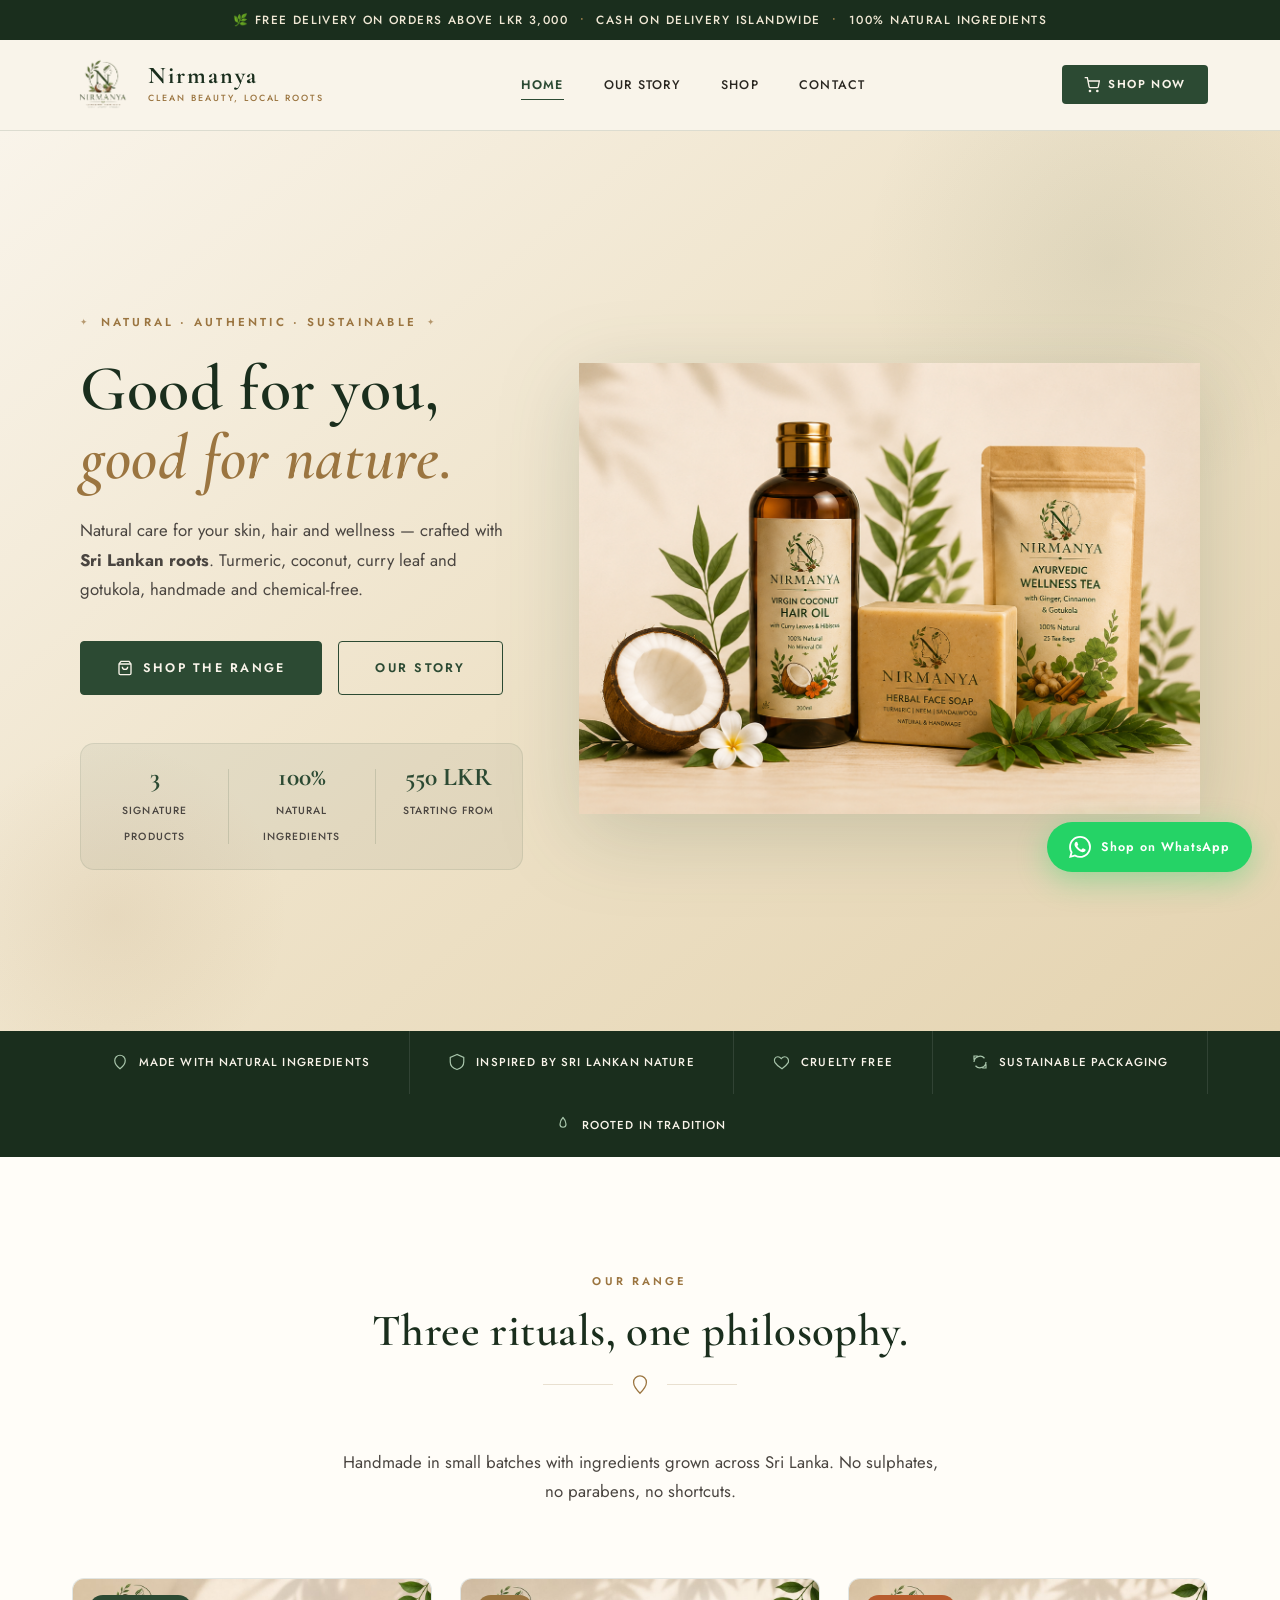
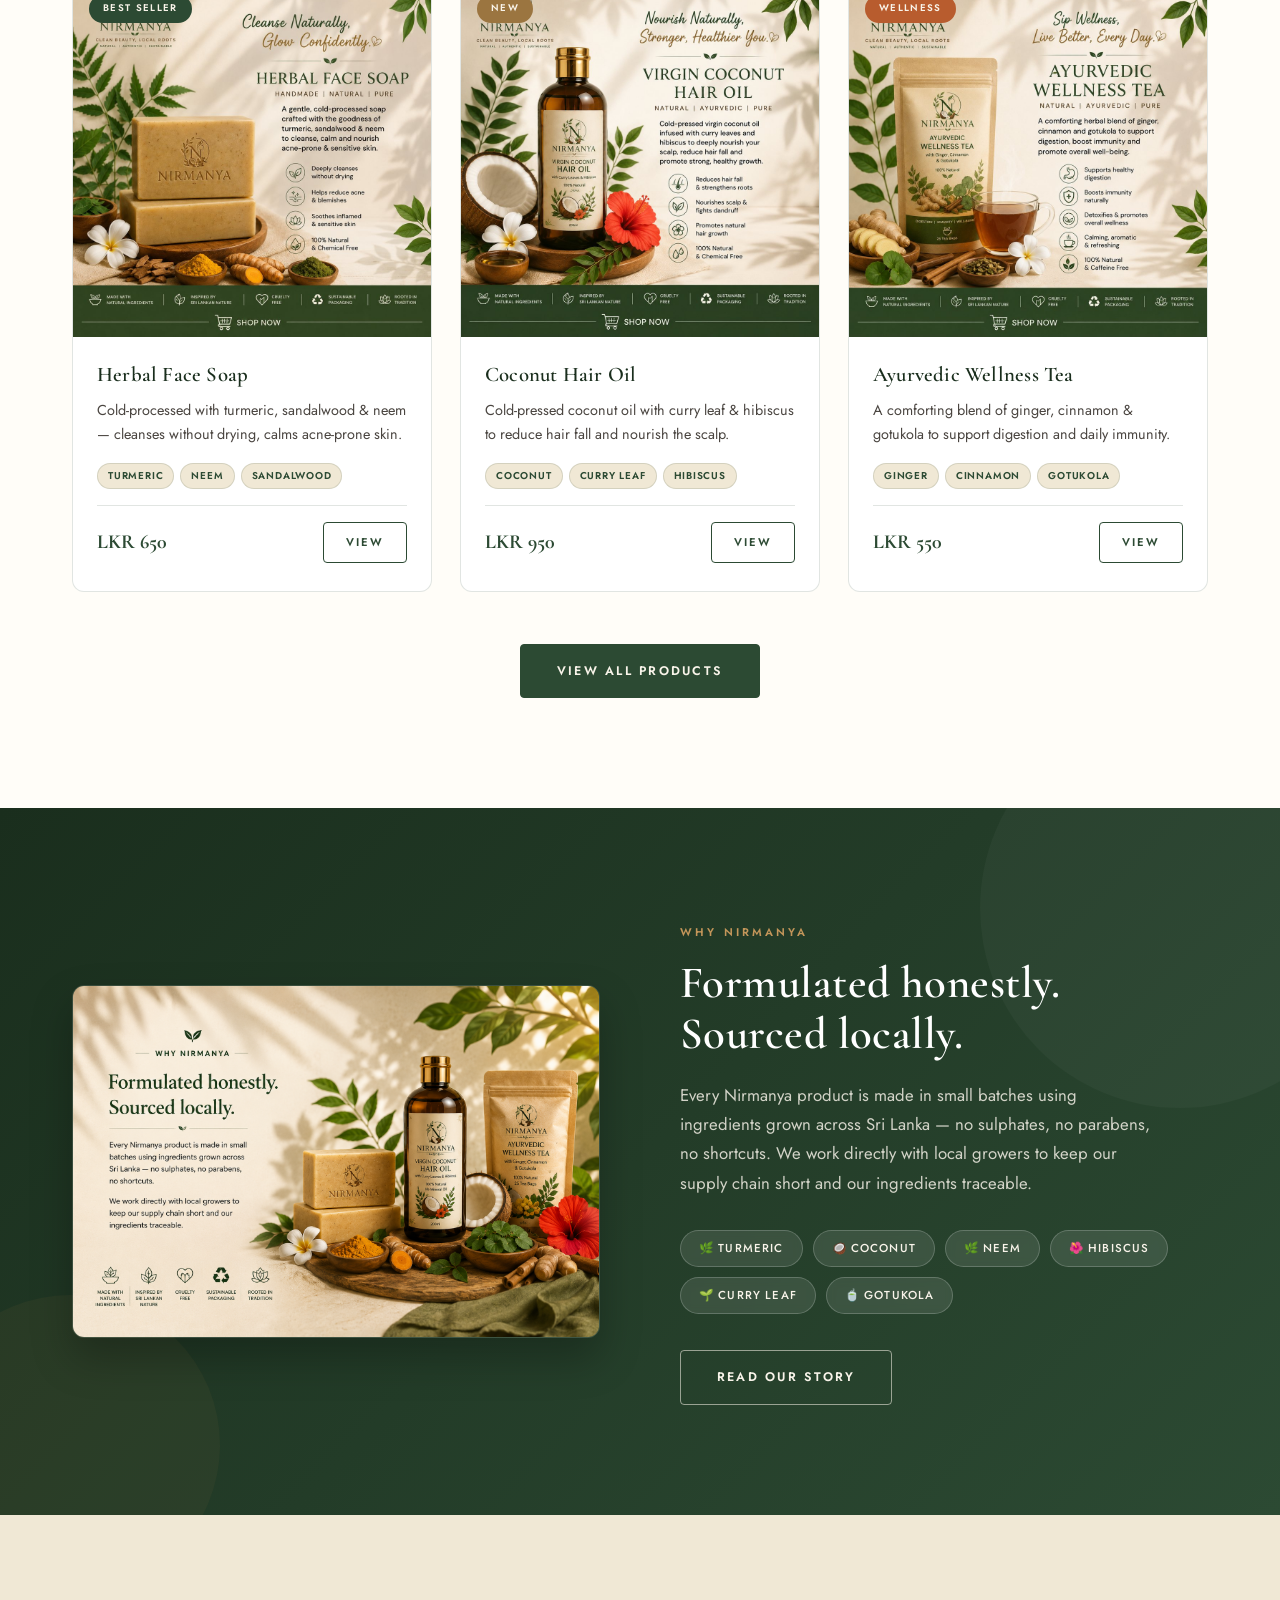
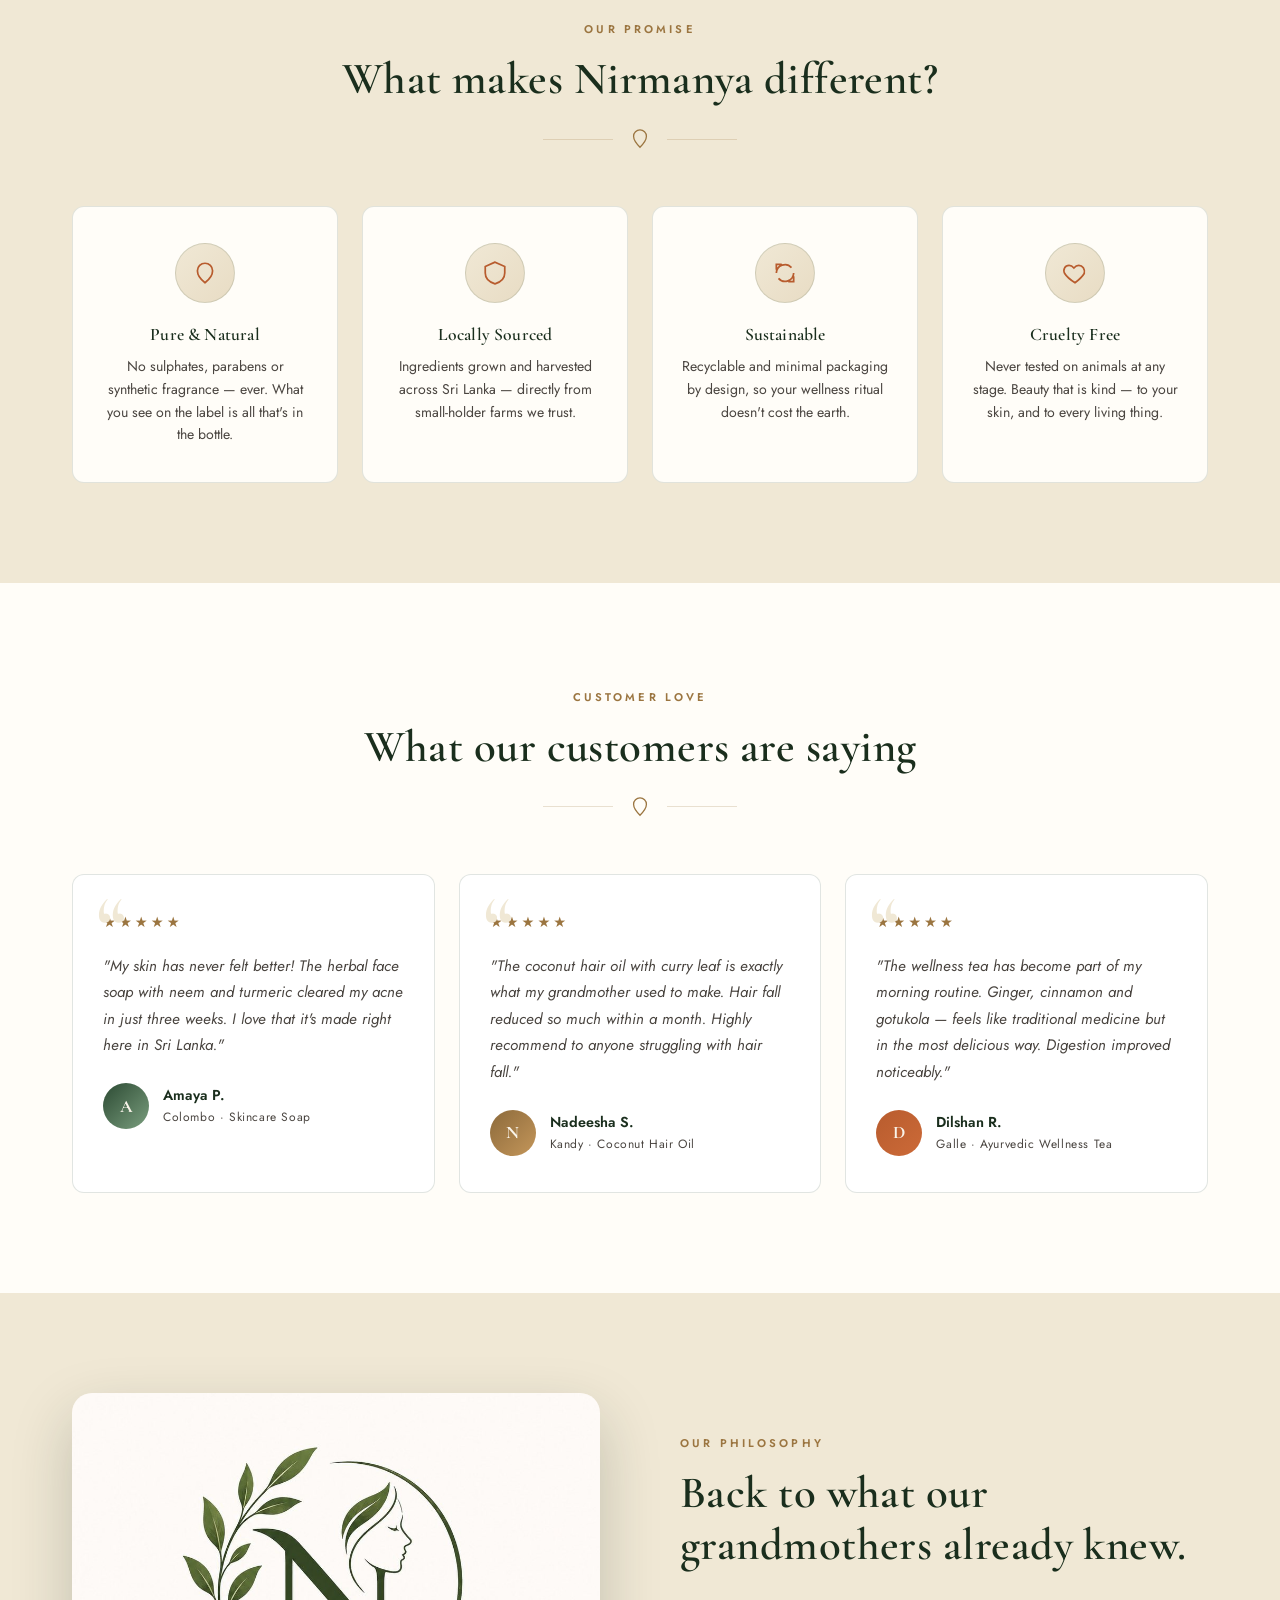
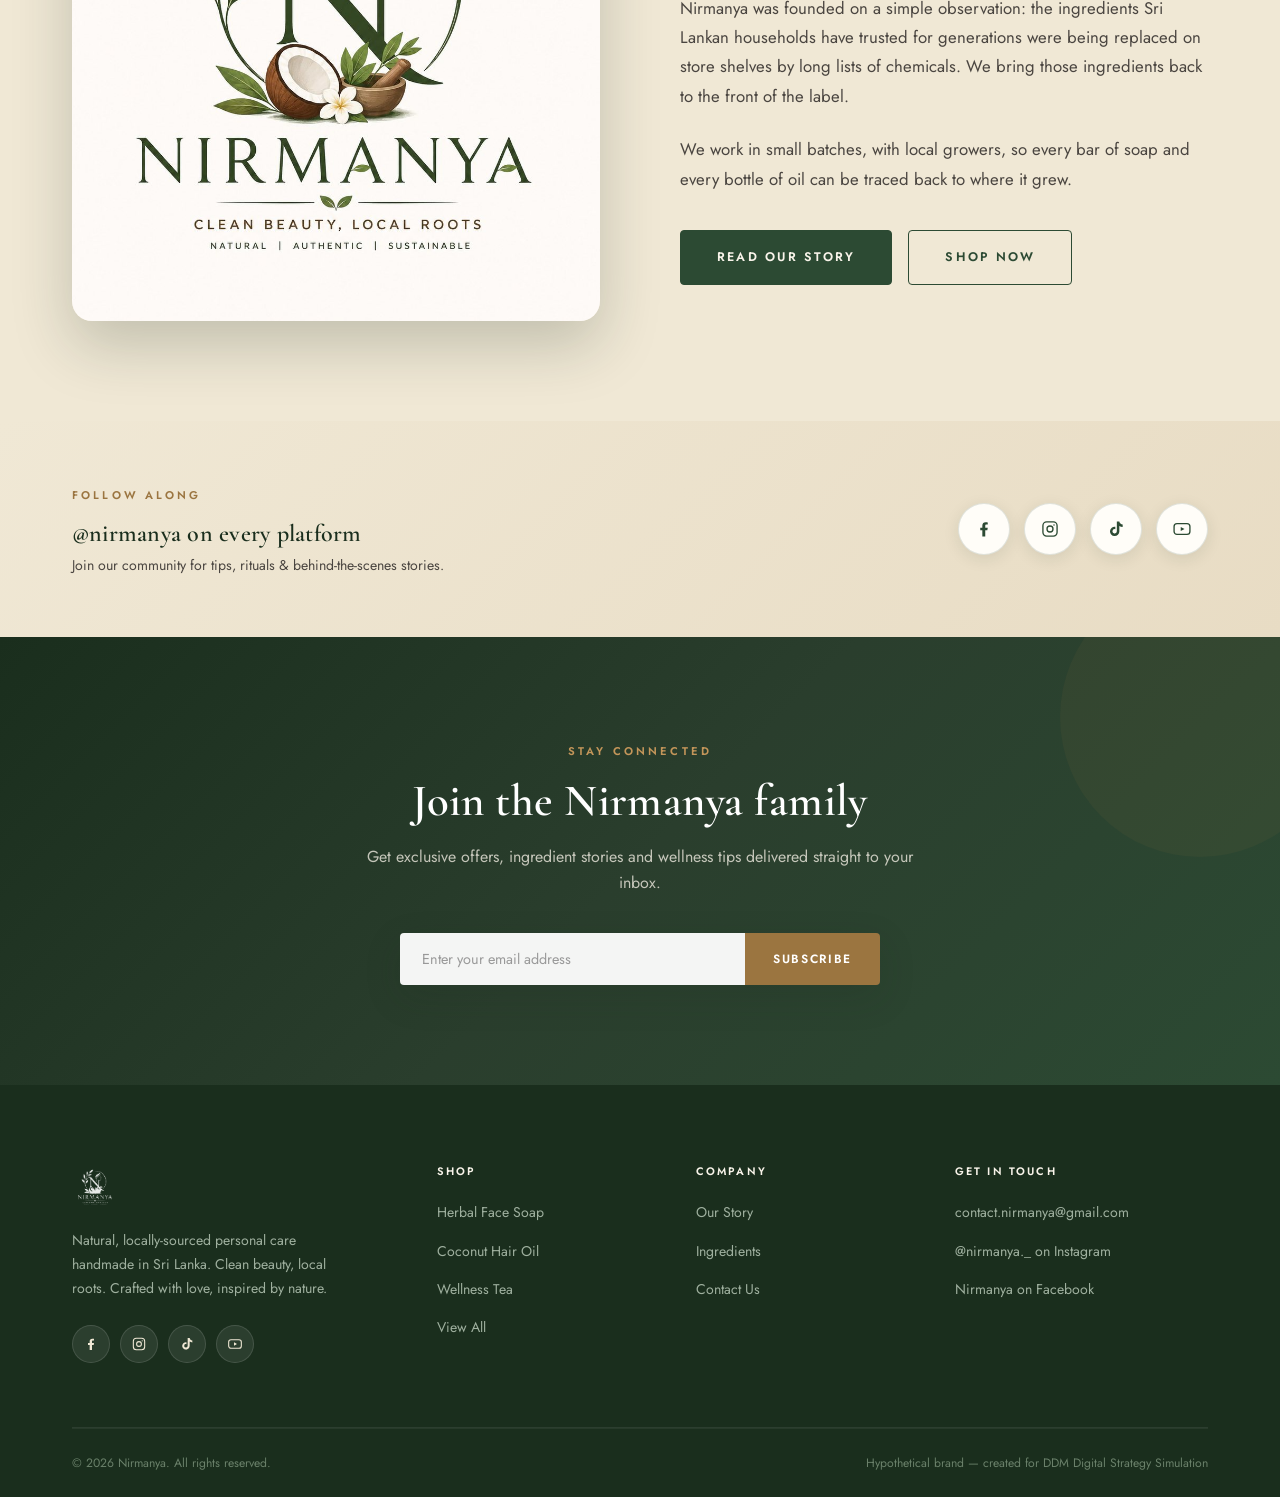
==== commit 892b2ee5: "Refresh homepage hero and story imagery Simplifies the landing page visuals by removing decorative h" ====
--- a/index.html
+++ b/index.html
@@ -96,28 +96,16 @@
               <span>Natural Ingredients</span>
             </div>
             <div class="hero-stat">
-              <strong>LKR 550</strong>
+              <strong>550 LKR</strong>
               <span>Starting From</span>
             </div>
           </div>
         </div>
 
         <div class="hero-media" data-reveal data-delay="200">
-          <div class="hero-float-tag">🌿 New Arrivals</div>
           <div class="hero-img-wrap">
             <img src="assets/images/products .png"
               alt="Nirmanya herbal soap, coconut hair oil and ayurvedic wellness tea — natural personal care made in Sri Lanka">
-          </div>
-          <div class="hero-float-badge">
-            <div class="badge-icon">
-              <svg viewBox="0 0 24 24" fill="none" stroke="currentColor" stroke-width="1.8">
-                <path d="M12 21c-4-3-7-6.5-7-11a7 7 0 0 1 14 0c0 4.5-3 8-7 11Z" />
-              </svg>
-            </div>
-            <div class="badge-text">
-              <strong>Purely Natural</strong>
-              <span>No chemicals ever</span>
-            </div>
           </div>
         </div>
 
@@ -276,9 +264,8 @@
       <div class="container">
         <div class="story-inner">
 
-          <div class="story-img-grid" data-reveal>
-            <img src="assets/images/product-soap.jpg" alt="Nirmanya Herbal Face Soap — natural ingredients">
-            <img src="assets/images/product-hairoil.jpg" alt="Nirmanya Coconut Hair Oil — natural care">
+          <div class="story-img-wrap" data-reveal>
+            <img src="assets/images/why nirmanya.png" alt="Why Nirmanya — Natural ingredients and products">
           </div>
 
           <div class="story-copy" data-reveal data-delay="200">
@@ -428,7 +415,7 @@
       <div class="container">
         <div class="split">
           <div class="split-img-wrap" data-reveal>
-            <img src="assets/images/products .png"
+            <img src="assets/images/hero-banner.jpg"
               alt="Nirmanya natural products — coconut hair oil, herbal soap and wellness tea made in Sri Lanka">
 
           </div>
--- a/assets/styles.css
+++ b/assets/styles.css
@@ -112,7 +112,8 @@
   line-height: 1.75;
   max-width: 600px;
 }
-.center .lede { margin-left: auto; margin-right: auto; }
+.center .lede { margin-left: auto; margin-right: auto; text-align: center; }
+.product-section-header .lede { text-align: center; margin-left: auto; margin-right: auto; }
 
 /* ---------- Divider ---------- */
 .leaf-divider {
@@ -233,7 +234,7 @@
   text-transform: uppercase;
   font-weight: 500;
   position: relative;
-  z-index: 200;
+  z-index: 10001;
 }
 .announce-bar span { color: var(--gold-light); margin: 0 6px; }
 
@@ -243,7 +244,7 @@
 .site-header {
   position: sticky;
   top: 0;
-  z-index: 100;
+  z-index: 10000;
   background: rgba(249, 244, 234, 0.94);
   backdrop-filter: blur(12px);
   -webkit-backdrop-filter: blur(12px);
@@ -403,10 +404,10 @@
 
 .hero-inner {
   display: grid;
-  grid-template-columns: 1fr 1.1fr;
-  gap: 48px;
-  align-items: center;
-  padding: 88px 32px 72px;
+  grid-template-columns: 1fr 1.4fr;
+  gap: 56px;
+  align-items: center;
+  padding: 80px 40px 64px;
   max-width: var(--container);
   margin: 0 auto;
   width: 100%;
@@ -478,23 +479,43 @@
 
 .hero-stats {
   display: flex;
-  gap: 36px;
-  padding-top: 36px;
-  border-top: 1px solid var(--line);
+  gap: 0;
+  padding: 0;
+  border-top: none;
+  background: rgba(44,74,51,0.06);
+  border: 1px solid rgba(44,74,51,0.1);
+  border-radius: 14px;
+  overflow: hidden;
+}
+.hero-stat {
+  flex: 1;
+  padding: 20px 24px;
+  text-align: center;
+  position: relative;
+}
+.hero-stat + .hero-stat::before {
+  content: "";
+  position: absolute;
+  left: 0;
+  top: 20%;
+  height: 60%;
+  width: 1px;
+  background: rgba(44,74,51,0.15);
 }
 .hero-stat strong {
   display: block;
   font-family: var(--serif);
-  font-size: 1.8rem;
+  font-size: 1.6rem;
   color: var(--forest);
   line-height: 1;
-  margin-bottom: 4px;
+  margin-bottom: 6px;
 }
 .hero-stat span {
-  font-size: 0.72rem;
+  font-size: 0.65rem;
   letter-spacing: 0.1em;
   text-transform: uppercase;
   color: var(--ink-mid);
+  font-weight: 500;
 }
 
 /* Hero media */
@@ -504,36 +525,32 @@
   align-items: center;
   justify-content: center;
   width: 100%;
-  max-width: 620px;
+  max-width: 100%;
   margin: 0 auto;
 }
 /* Decorative frame glow behind the landscape card */
 .hero-media::before {
-  content: "";
-  position: absolute;
-  inset: -14px;
-  border-radius: calc(var(--radius-xl) + 8px);
-  border: 1.5px dashed rgba(44,74,51,0.2);
-  z-index: 0;
-  pointer-events: none;
+  display: none;
 }
 
 .hero-img-wrap {
   position: relative;
-  border-radius: var(--radius-xl);
-  overflow: hidden;
-  box-shadow: 0 24px 60px rgba(44,74,51,0.18), 0 6px 24px rgba(44,74,51,0.1);
+  border-radius: 0;
+  overflow: visible;
+  box-shadow: none;
   width: 100%;
-  aspect-ratio: 16 / 9;
   z-index: 1;
+  border: none;
+  background: transparent;
 }
 .hero-img-wrap img {
   width: 100%;
-  height: 100%;
-  object-fit: cover;
+  height: auto;
+  object-fit: contain;
   object-position: center;
   display: block;
   transition: transform 0.6s var(--ease);
+  filter: drop-shadow(0 20px 40px rgba(44,74,51,0.18));
 }
 .hero-img-wrap:hover img { transform: scale(1.03); }
 
@@ -824,21 +841,24 @@
   position: relative;
   z-index: 1;
 }
+.story-img-wrap,
 .story-img-grid {
-  display: grid;
-  grid-template-columns: 1fr 1fr;
-  gap: 14px;
-  align-items: start;
-}
+  width: 100%;
+  position: relative;
+  border-radius: var(--radius-lg);
+  overflow: hidden;
+  box-shadow: 0 20px 40px rgba(0,0,0,0.25);
+  border: 1px solid rgba(255,255,255,0.12);
+}
+.story-img-wrap img,
 .story-img-grid img {
-  border-radius: var(--radius-lg);
+  width: 100%;
+  height: auto;
+  aspect-ratio: 3 / 2;
   object-fit: cover;
-  object-position: center top;
-  width: 100%;
-  box-shadow: var(--shadow-md);
-  aspect-ratio: 3 / 4;
-}
-.story-img-grid img:nth-child(2) { margin-top: 0; }
+  object-position: center;
+  display: block;
+}
 
 .story-copy { color: var(--cream); }
 .story-copy .eyebrow { color: var(--gold-light); }
@@ -1670,8 +1690,7 @@
     width: 100%;
   }
   .hero-media::before { display: none; }
-  .hero-img-wrap { aspect-ratio: 16 / 9; }
-  .hero-img-wrap img { width: 100%; height: 100%; object-fit: cover; object-position: center; }
+  .hero-img-wrap img { width: 100%; height: auto; object-fit: contain; }
   .hero-copy { max-width: 100%; }
   .hero-copy h1 { font-size: 2.8rem; }
   .hero-float-tag { display: none; }
@@ -1723,17 +1742,17 @@
   /* Navigation */
   .main-nav {
     position: fixed;
-    top: 92px;
+    top: 0;
     left: 0;
     right: 0;
     bottom: 0;
     background: var(--cream);
     transform: translateX(100%);
     transition: transform 0.35s var(--ease);
-    padding: 36px 24px;
+    padding: 110px 24px 36px;
     overflow-y: auto;
     border-top: 1px solid var(--line);
-    z-index: 99;
+    z-index: 9999;
     box-shadow: -8px 0 32px rgba(44,74,51,0.08);
   }
   .main-nav.open { transform: translateX(0); }
@@ -1770,17 +1789,25 @@
 
   /* Hero */
   .hero { min-height: auto; }
-  .hero-inner { padding: 40px 20px 36px; gap: 32px; }
+  .hero-inner {
+    grid-template-columns: 1fr;
+    padding: 36px 20px 40px;
+    gap: 28px;
+  }
   .hero-copy h1 { font-size: 2.1rem; line-height: 1.1; }
   .hero-desc { font-size: 0.96rem; }
   .hero-actions { gap: 12px; }
-  .hero-stats { gap: 20px; flex-wrap: wrap; padding-top: 24px; }
-  .hero-stat strong { font-size: 1.5rem; }
+  .hero-stats {
+    padding: 0;
+    border-radius: 12px;
+    overflow: hidden;
+  }
+  .hero-stat { padding: 14px 12px; }
+  .hero-stat strong { font-size: 1.3rem; }
   .hero-float-badge { display: none; }
   .hero-float-tag { display: none; }
   .hero-media { max-width: 100%; display: flex; }
-  .hero-img-wrap { aspect-ratio: 16 / 9; }
-  .hero-img-wrap img { width: 100%; height: 100%; object-fit: cover; object-position: center; }
+  .hero-img-wrap img { width: 100%; height: auto; object-fit: contain; }
 
   /* Trust bar */
   .trust-inner { flex-direction: column; }
@@ -1795,7 +1822,7 @@
   .trust-item:last-child { border-bottom: none; }
 
   /* Products */
-  .product-grid { grid-template-columns: 1fr; max-width: 380px; margin: 0 auto; }
+  .product-grid { grid-template-columns: 1fr; max-width: 440px; margin: 0 auto; }
   .product-section-header { text-align: center; }
 
   /* Values */
